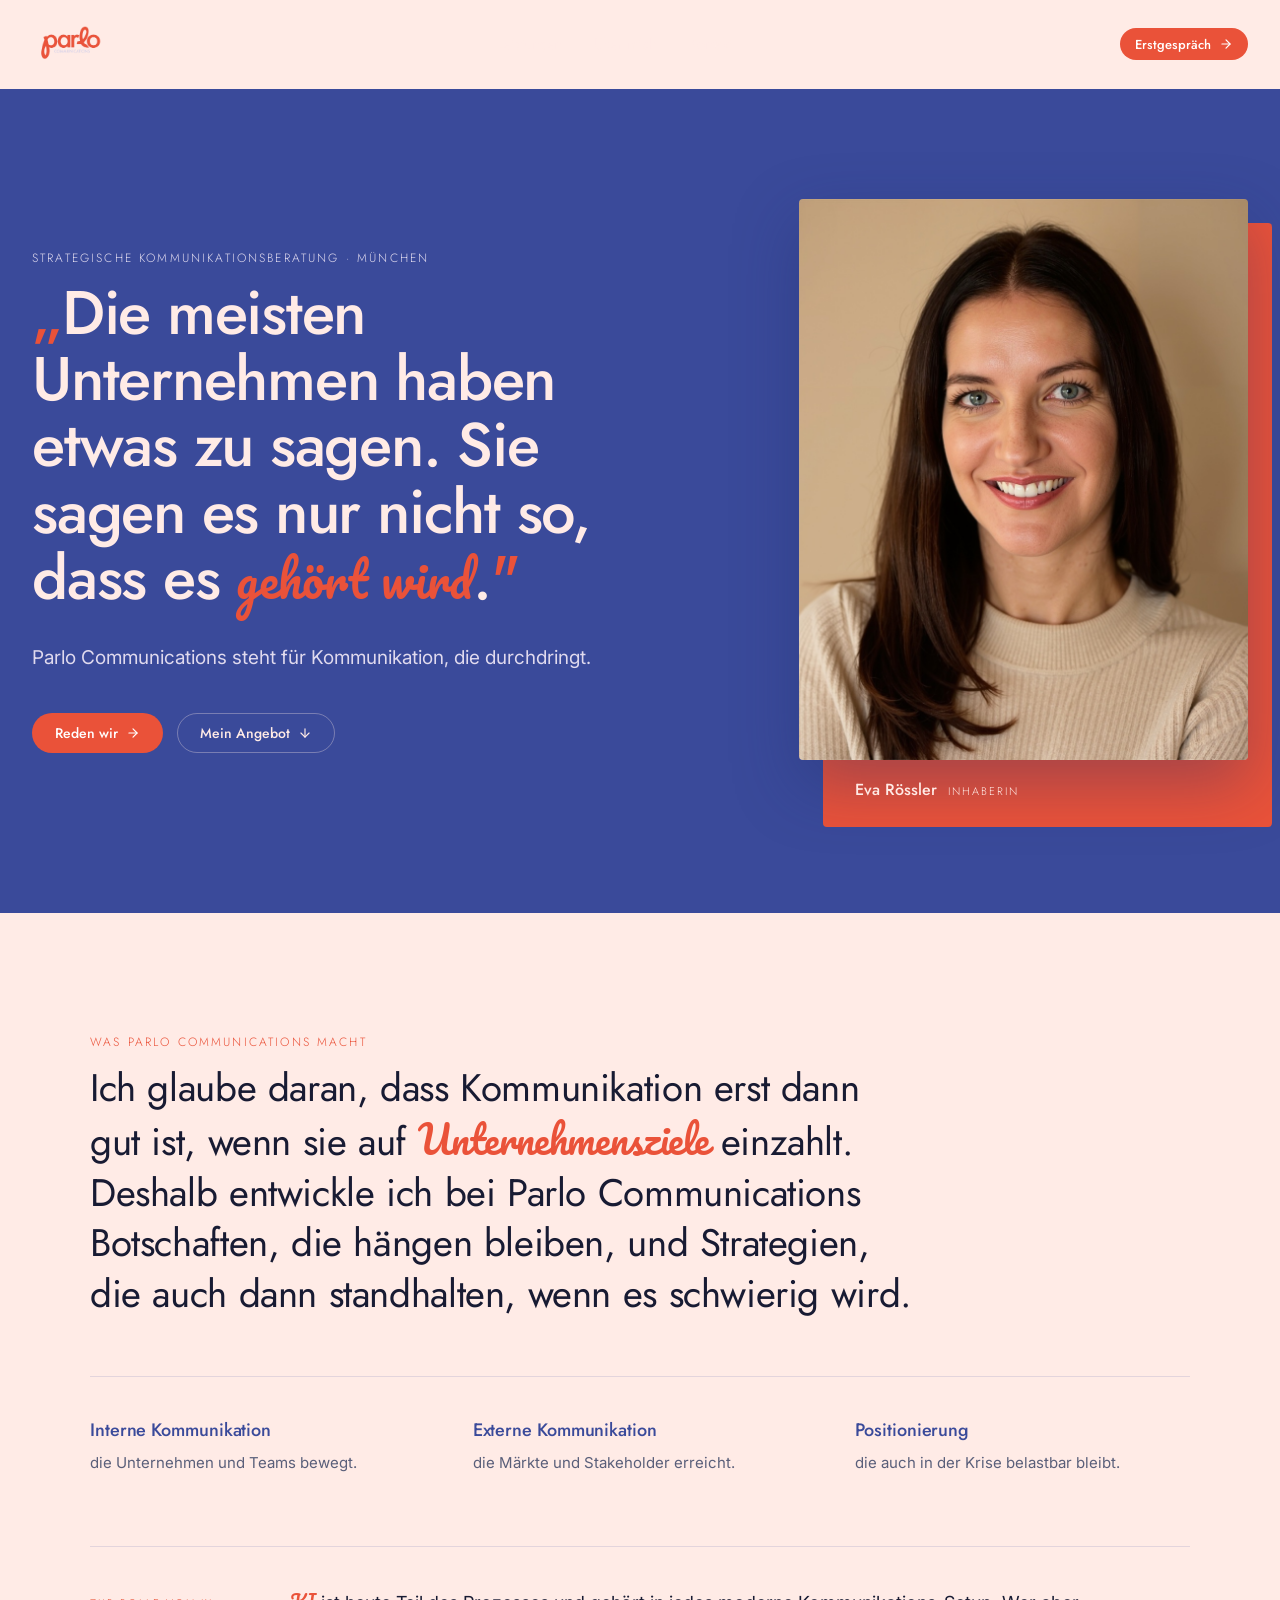
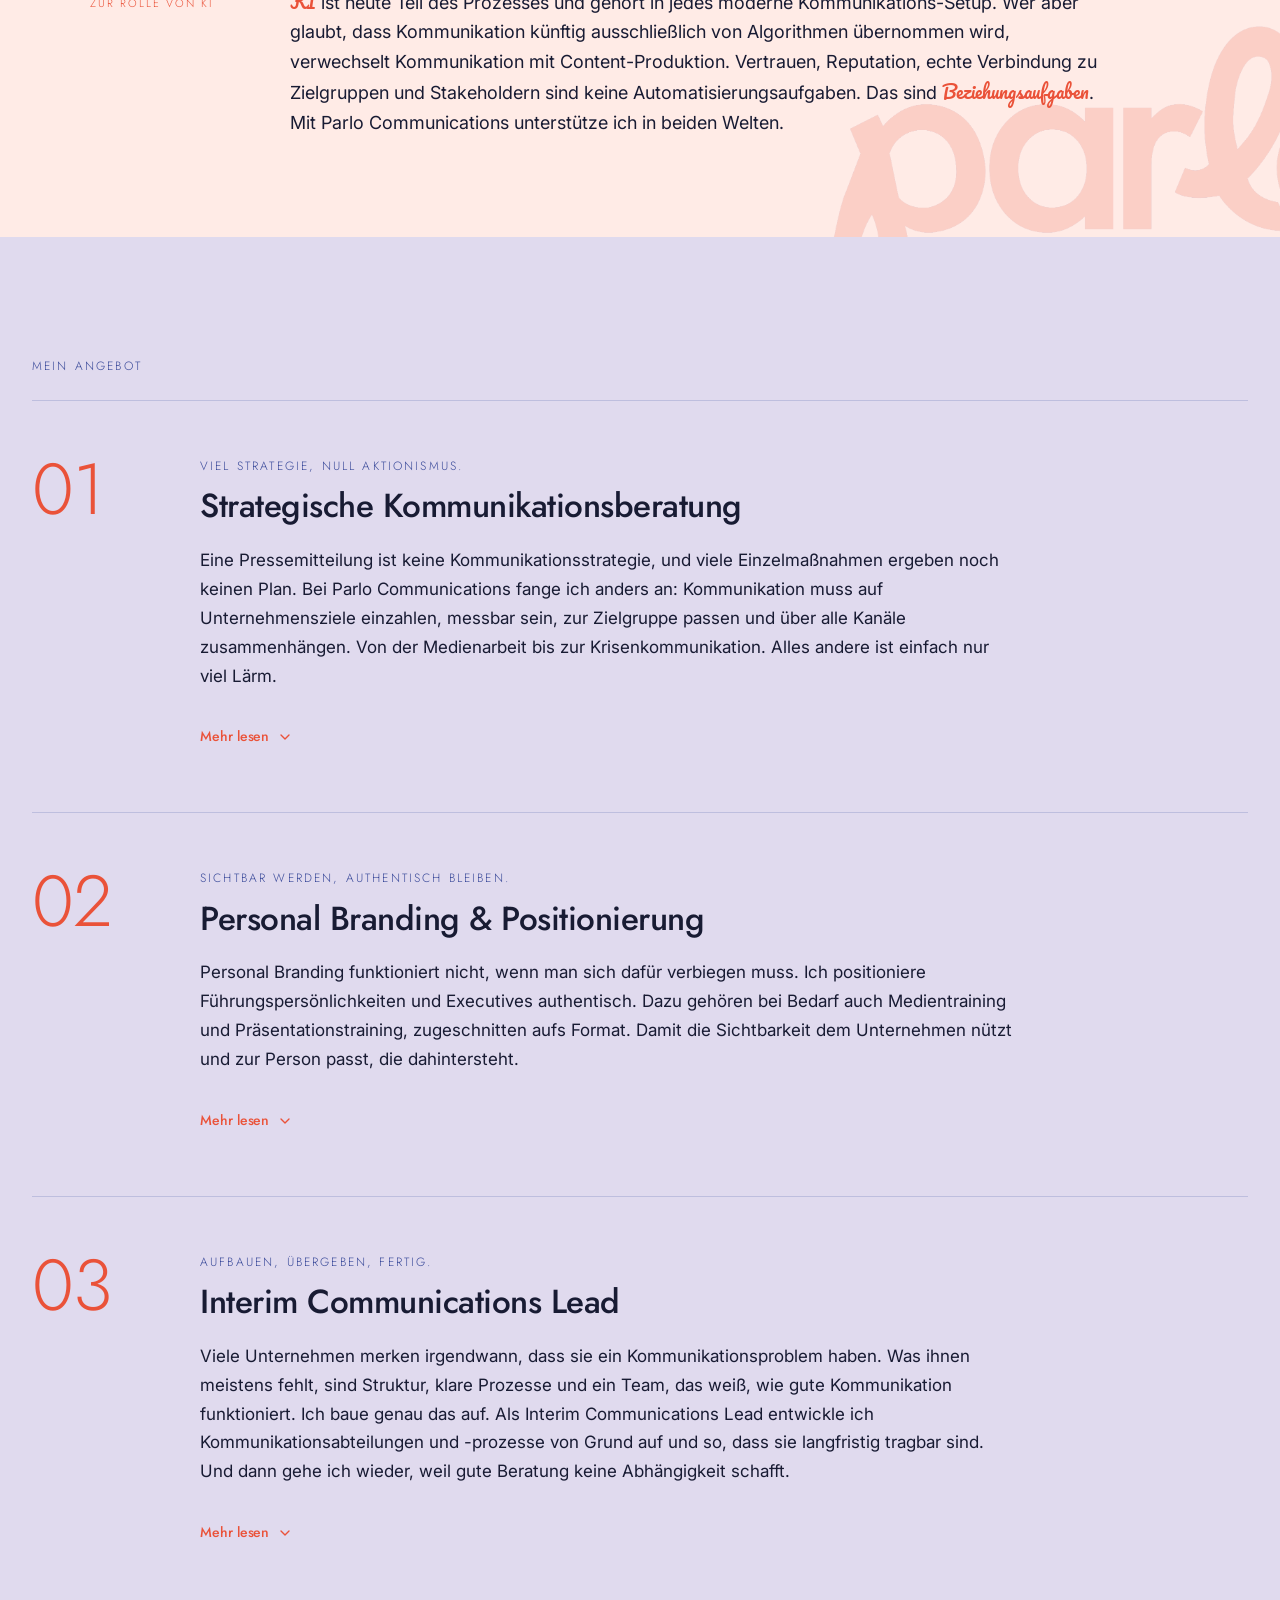
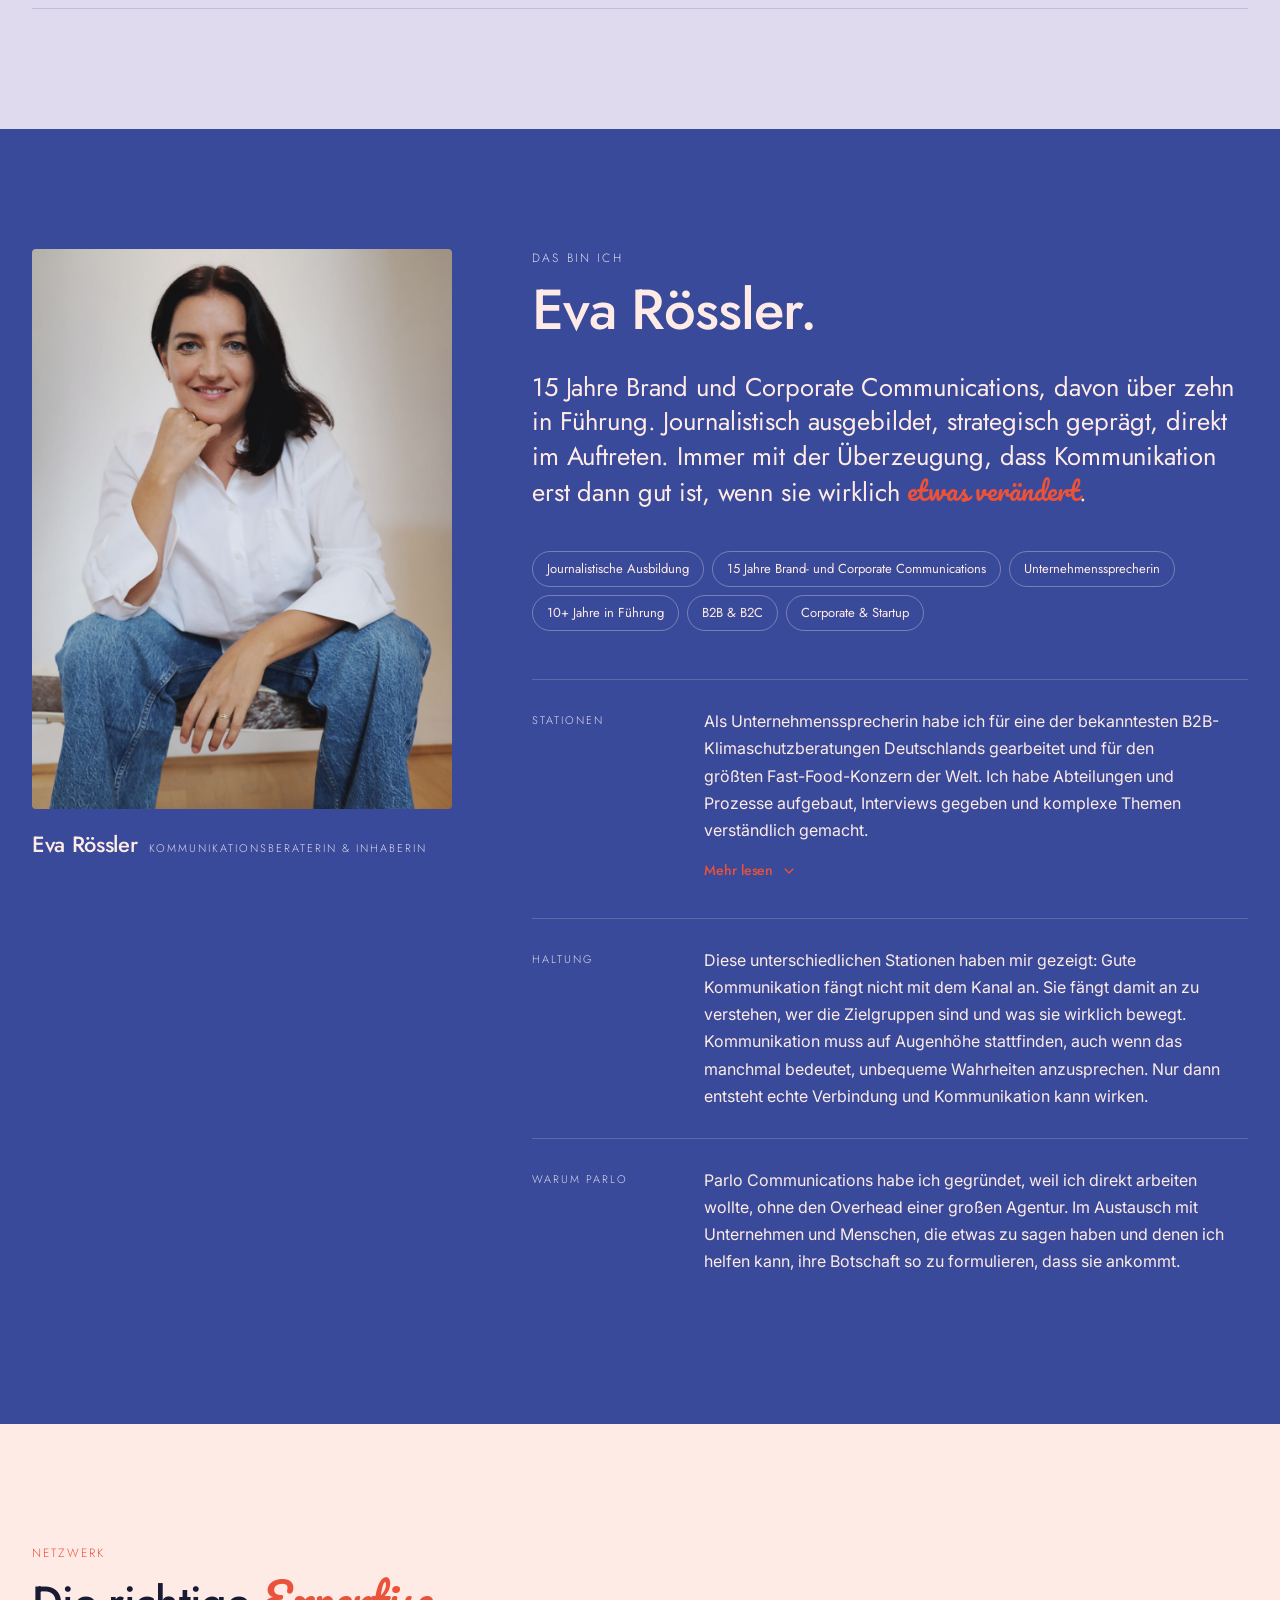
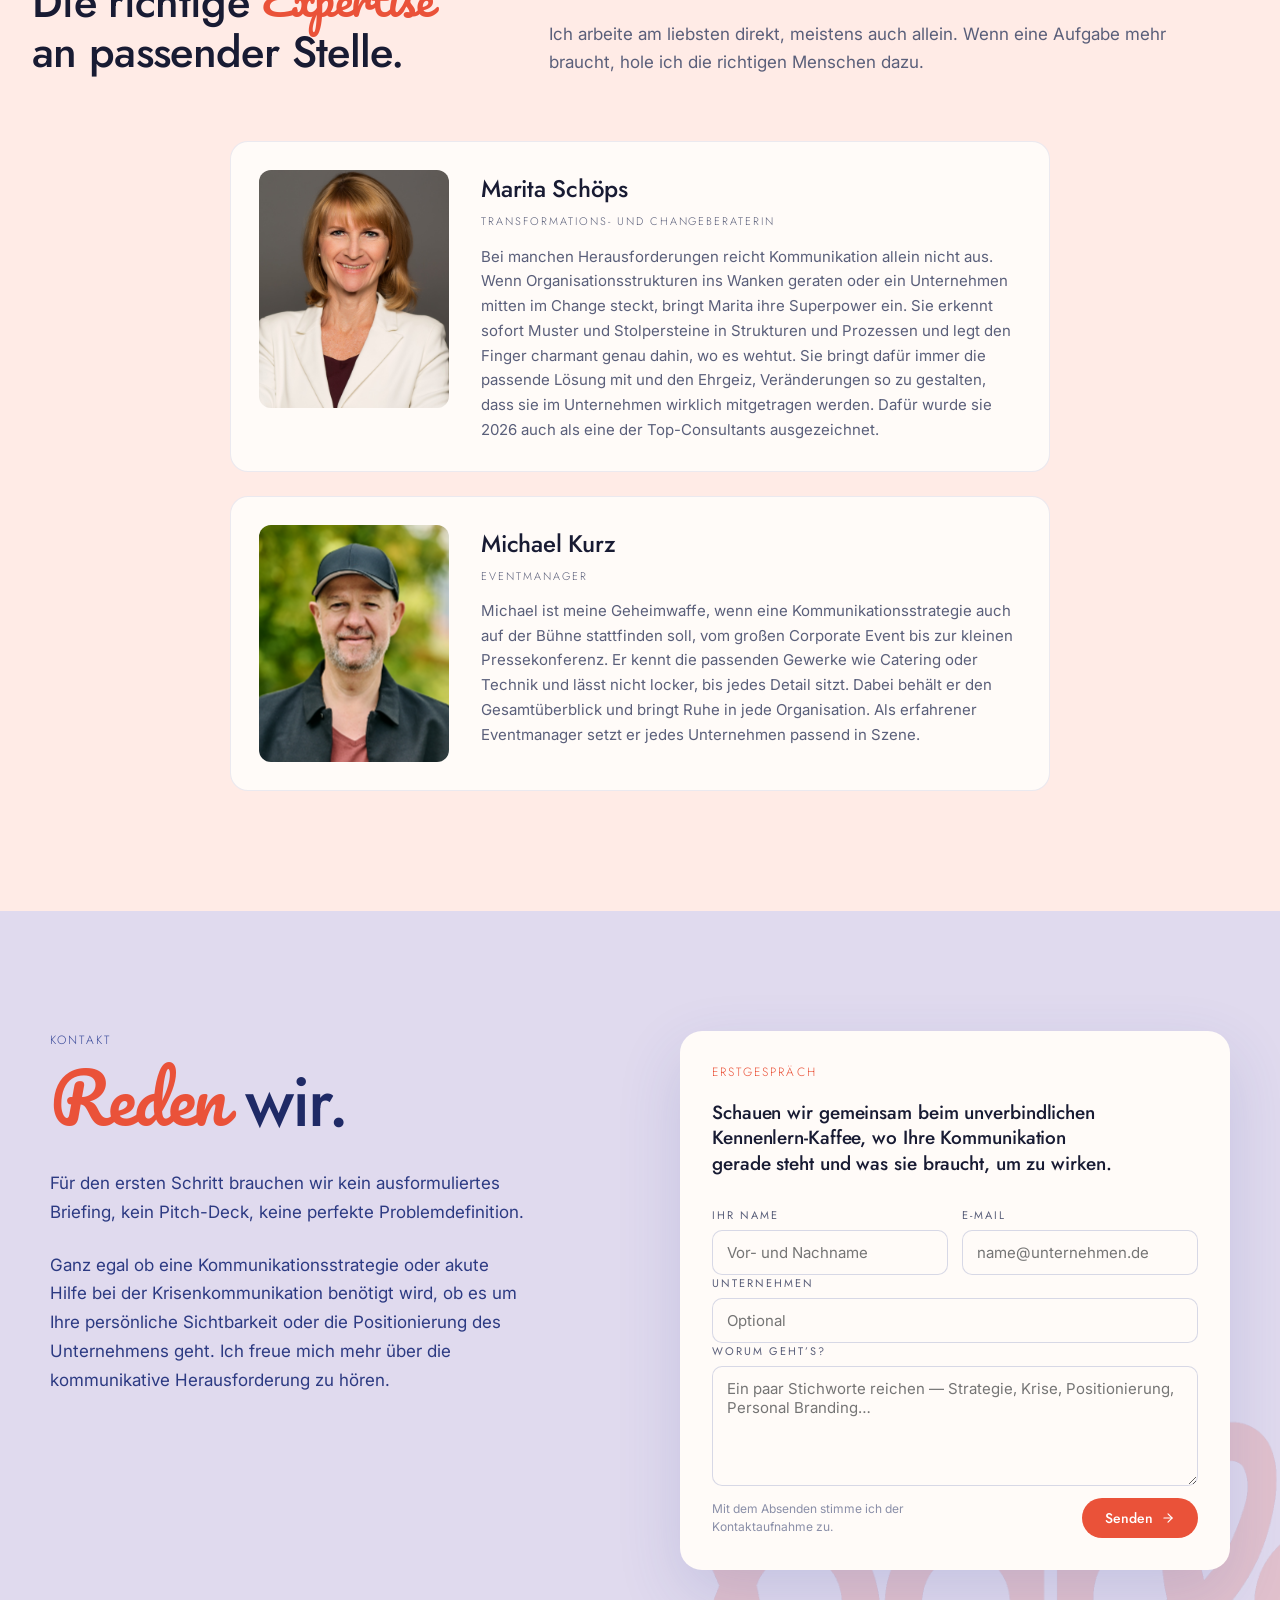
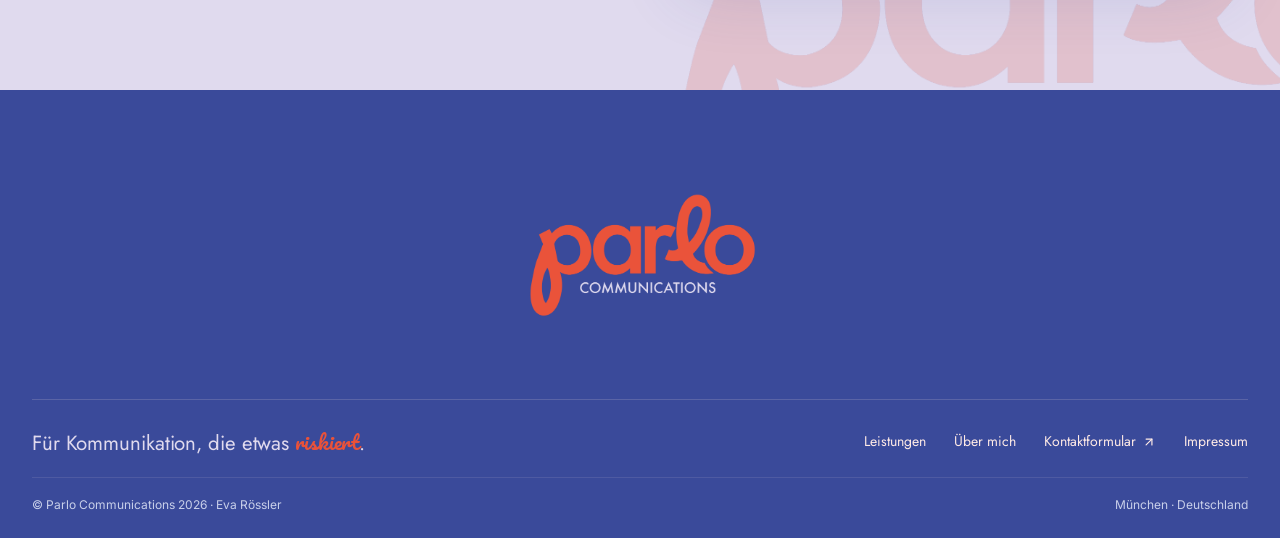
==== index.html @ ca20b33a "Anpassung Bilder "über mich" und "Netzwerk"" ====
<!doctype html>
<html lang="de">
<head>
  <meta charset="utf-8" />
  <title>Parlo Communications — Strategische Kommunikation · Eva Rössler</title>
  <meta name="viewport" content="width=device-width, initial-scale=1" />
  <meta name="description" content="Parlo Communications: strategische Kommunikation, die nicht beim Konzept aufhört, sondern erst dann fertig ist, wenn sie wirkt. Eva Rössler, München." />
  <link rel="stylesheet" href="colors_and_type.css" />
  <link rel="icon" href="assets/parlo-wordmark-transparent.png" />
  <style>
    html, body { margin: 0; padding: 0; }
    body { background: #FFEBE6; font-family: 'Inter', system-ui, sans-serif; color: #181B33; }
    a { background-image: none; }
    *, *::before, *::after { box-sizing: border-box; }
    html { scroll-padding-top: 72px; scroll-behavior: smooth; }
    button { font: inherit; }
    img { max-width: 100%; }

    /* ---------- Header ---------- */
    .site-header {
      position: sticky; top: 0; z-index: 30;
      background: transparent;
      border-bottom: 1px solid transparent;
      box-shadow: none;
      transition: background 240ms cubic-bezier(.2,.7,.2,1), border-color 240ms cubic-bezier(.2,.7,.2,1), box-shadow 240ms cubic-bezier(.2,.7,.2,1);
    }
    .site-header.scrolled {
      background: #FFEBE6;
      border-bottom: 1px solid rgba(58,74,154,.10);
      box-shadow: 0 1px 12px rgba(58,74,154,.06);
    }
    .site-header__inner {
      max-width: 1280px; margin: 0 auto;
      padding: 16px 32px;
      display: flex; align-items: center; justify-content: space-between; gap: 24px;
    }
    .site-header__logo { display: inline-flex; align-items: center; text-decoration: none; }
    .site-header__logo img { height: 54px; width: auto; display: block; }
    .site-header__logo .logo-scrolled { display: none; }
    .site-header.scrolled .logo-default { display: none; }
    .site-header.scrolled .logo-scrolled { display: block; }
    .site-nav { display: flex; gap: 32px; align-items: center; }
    .site-nav a {
      font-family: 'Jost', sans-serif; font-weight: 400; font-size: 14.5px;
      color: #FFEBE6; text-decoration: none; background: none;
      padding: 6px 0; letter-spacing: -0.005em;
      transition: color 240ms cubic-bezier(.2,.7,.2,1);
    }
    .site-header.scrolled .site-nav a { color: #181B33; }
    @media (max-width: 760px) {
      .site-nav { display: none; }
    }

    /* ---------- Buttons ---------- */
    .btn {
      font-family: 'Jost', system-ui, sans-serif; font-weight: 500;
      border: 1px solid transparent; border-radius: 999px; cursor: pointer;
      display: inline-flex; align-items: center; gap: 8px;
      transition: all 200ms cubic-bezier(.2,.7,.2,1);
      padding: 12px 22px; font-size: 14px; line-height: 1;
      text-decoration: none; background: none;
    }
    .btn:active { transform: scale(0.985); }
    .btn-sm { padding: 8px 14px; font-size: 13px; }
    .btn-primary, .btn-onblue { background: #EA5239; color: #fff; }
    .btn-onblue-ghost { background: transparent; color: #FFEBE6; border-color: rgba(255,235,230,.32); }
    .btn svg { width: 14px; height: 14px; }
    .btn-sm svg { width: 14px; height: 14px; }

    /* ---------- Eyebrow ---------- */
    .eyebrow {
      font-family: 'Jost', sans-serif; font-weight: 300; font-size: 12px;
      letter-spacing: 0.18em; text-transform: uppercase; margin-bottom: 12px;
    }

    /* ---------- Hero ---------- */
    .hero { background: #3A4A9A; color: #FFEBE6; padding: 110px 32px; position: relative; overflow: hidden; }
    .hero__inner { max-width: 1280px; margin: 0 auto; }
    .hero__grid {
      display: grid; grid-template-columns: minmax(0, 1.55fr) minmax(0, 1fr);
      gap: 72px; align-items: center;
    }
    .hero h1 {
      font-family: 'Jost', sans-serif; font-weight: 500;
      font-size: clamp(40px, 4.8vw, 70px); line-height: 1.08; letter-spacing: -0.02em;
      color: #FFEBE6; margin: 0 0 32px; text-wrap: balance;
    }
    .hero h1 .quote { color: #EA5239; }
    .hero h1 .script { font-family: 'Pacifico', cursive; color: #EA5239; font-weight: 400; letter-spacing: 0; }
    .hero p.lead {
      font-family: 'Inter', sans-serif; font-size: 19px; line-height: 1.55;
      color: #E0DAEE; margin: 0 0 40px; max-width: 620px;
    }
    .hero__actions { display: flex; gap: 14px; flex-wrap: wrap; }
    .hero__portrait { position: relative; }
    .hero__portrait-frame {
      position: absolute; inset: 24px -24px -24px 24px;
      background: #EA5239; border-radius: 4px; z-index: 0;
    }
    .hero__portrait img {
      position: relative; z-index: 1; width: 100%; display: block;
      aspect-ratio: 4 / 5; object-fit: cover; object-position: center 20%;
      border-radius: 4px; box-shadow: 0 24px 64px rgba(31,42,102,.35);
    }
    .hero__caption {
      position: relative; z-index: 1; margin-top: 18px; margin-left: 56px;
      display: flex; align-items: baseline; gap: 12px; flex-wrap: wrap; color: #FFEBE6;
    }
    .hero__caption-name { font-family: 'Jost', sans-serif; font-weight: 500; font-size: 16px; letter-spacing: -0.005em; }
    .hero__caption-role {
      font-family: 'Jost', sans-serif; font-weight: 300; font-size: 11px;
      letter-spacing: 0.18em; text-transform: uppercase; color: #FFEBE6;
    }
    @media (max-width: 900px) {
      .hero__grid { grid-template-columns: 1fr; }
      .hero__portrait { max-width: 360px; }
    }

    /* ---------- Intro ---------- */
    .intro { background: #FFEBE6; padding: 120px 32px 100px; position: relative; overflow: hidden; }
    .intro__wordmark {
      position: absolute; right: -110px; bottom: -60px; width: 560px; height: auto;
      opacity: 0.18; pointer-events: none; user-select: none;
    }
    .intro__inner { max-width: 1100px; margin: 0 auto; position: relative; }
    .intro__statement {
      font-family: 'Jost', sans-serif; font-weight: 400; font-size: clamp(28px, 3vw, 40px);
      line-height: 1.32; letter-spacing: -0.01em; color: #181B33; margin: 12px 0 0;
      max-width: 1000px; text-wrap: balance;
    }
    .script-accent { font-family: 'Pacifico', cursive; color: #EA5239; font-weight: 400; }
    .intro__pillars {
      margin-top: 56px; display: grid; grid-template-columns: repeat(3, minmax(0, 1fr));
      column-gap: 48px; row-gap: 32px; border-top: 1px solid rgba(58,74,154,.14); padding-top: 40px;
    }
    .intro__pillar-title {
      font-family: 'Jost', sans-serif; font-weight: 500; font-size: 18px;
      color: #3A4A9A; letter-spacing: -0.005em; margin-bottom: 6px;
    }
    .intro__pillar-sub { font-family: 'Inter', sans-serif; font-size: 15px; line-height: 1.55; color: #5A5F7A; }
    @media (max-width: 760px) {
      .intro__pillars { grid-template-columns: 1fr; }
    }
    .intro__ai {
      margin-top: 72px; padding-top: 40px; border-top: 1px solid rgba(58,74,154,.14);
      display: grid; grid-template-columns: 160px 1fr; gap: 40px; align-items: start;
    }
    .intro__ai-label {
      font-family: 'Jost', sans-serif; font-weight: 300; font-size: 11px;
      letter-spacing: 0.18em; text-transform: uppercase; color: #EA5239; padding-top: 8px;
    }
    .intro__ai p {
      font-family: 'Inter', sans-serif; font-size: 18px; line-height: 1.65;
      color: #181B33; margin: 0; max-width: 820px;
    }
    @media (max-width: 640px) {
      .intro__ai { grid-template-columns: 1fr; }
    }

    /* ---------- Services ---------- */
    .services { background: #E0DAEE; padding: 120px 32px; }
    .services .eyebrow { color: #3A4A9A; }
    .services__inner { max-width: 1280px; margin: 0 auto; }
    .service-row {
      display: grid; grid-template-columns: 120px 1fr; gap: 48px;
      padding: 56px 0; border-top: 1px solid rgba(58,74,154,.20); align-items: start;
    }
    .service-row__num {
      font-family: 'Jost', sans-serif; font-weight: 300; font-size: 72px;
      color: #EA5239; line-height: 0.9; letter-spacing: -0.02em;
    }
    .service-row__body { max-width: 820px; }
    .service-row .eyebrow { color: #3A4A9A; }
    .service-row h3 {
      font-family: 'Jost', sans-serif; font-weight: 500; font-size: clamp(28px, 2.6vw, 40px);
      line-height: 1.1; letter-spacing: -0.015em; color: #181B33; margin: 0 0 22px; text-wrap: balance;
    }
    .service-row > .service-row__body > p {
      font-family: 'Inter', sans-serif; font-size: 17px; line-height: 1.7; color: #181B33; margin: 0 0 20px;
    }
    .expand {
      display: grid; grid-template-rows: 0fr; transition: grid-template-rows 320ms cubic-bezier(.2,.7,.2,1);
    }
    .expand.open { grid-template-rows: 1fr; }
    .expand > div { overflow: hidden; }
    .expand p {
      font-family: 'Inter', sans-serif; font-size: 16px; line-height: 1.7; color: #5A5F7A;
      margin: 0 0 8px; padding-left: 16px; border-left: 2px solid rgba(234,82,57,.45);
    }
    .expand-toggle {
      margin-top: 8px; display: inline-flex; align-items: center; gap: 8px;
      font-family: 'Jost', sans-serif; font-weight: 500; font-size: 14px;
      color: #EA5239; background: none; border: none; cursor: pointer;
      padding: 8px 0; letter-spacing: -0.005em;
    }
    .expand-toggle svg { width: 16px; height: 16px; transition: transform 200ms; }
    .expand-toggle.open svg { transform: rotate(180deg); }
    .services__rule { border-top: 1px solid rgba(58,74,154,.20); }
    @media (max-width: 640px) {
      .service-row { grid-template-columns: 1fr; gap: 16px; }
      .service-row__num { font-size: 48px; }
    }

    /* ---------- About ---------- */
    .about { background: #3A4A9A; color: #FFEBE6; padding: 120px 32px; }
    .about__inner { max-width: 1280px; margin: 0 auto; }
    .about__grid { display: grid; grid-template-columns: minmax(0, 420px) minmax(0, 1fr); gap: 80px; align-items: start; }
    .about__portrait-col { position: sticky; top: 100px; }
    .about__portrait-col img { width: 100%; aspect-ratio: 3 / 4; object-fit: cover; border-radius: 4px; display: block; }
    .about__nameplate { margin-top: 18px; display: flex; align-items: baseline; gap: 12px; flex-wrap: wrap; }
    .about__nameplate-name { font-family: 'Jost', sans-serif; font-weight: 500; font-size: 22px; color: #FFEBE6; letter-spacing: -0.015em; }
    .about__nameplate-role {
      font-family: 'Jost', sans-serif; font-weight: 300; font-size: 11px;
      letter-spacing: 0.18em; text-transform: uppercase; color: #E0DAEE;
    }
    .about .eyebrow { color: #E0DAEE; }
    .about h2 {
      font-family: 'Jost', sans-serif; font-weight: 500; font-size: clamp(40px, 4.4vw, 64px);
      line-height: 1.05; letter-spacing: -0.02em; color: #FFEBE6; margin: 0 0 32px; text-wrap: balance;
    }
    .about__lead {
      font-family: 'Jost', sans-serif; font-weight: 400; font-size: clamp(22px, 2vw, 28px);
      line-height: 1.35; letter-spacing: -0.005em; color: #FFEBE6; margin: 0 0 40px; max-width: 720px;
    }
    .about__tags { display: flex; flex-wrap: wrap; gap: 8px; margin-bottom: 48px; }
    .about__tag {
      display: inline-flex; align-items: center; font-family: 'Jost', sans-serif; font-weight: 400;
      font-size: 13px; color: #FFEBE6; padding: 7px 14px; border-radius: 999px;
      border: 1px solid rgba(255,235,230,.32);
    }
    .about-row {
      display: grid; grid-template-columns: minmax(0, 140px) minmax(0, 1fr); gap: 32px;
      padding: 28px 0; border-top: 1px solid rgba(255,235,230,.18);
    }
    .about-row__label {
      font-family: 'Jost', sans-serif; font-weight: 300; font-size: 11px;
      letter-spacing: 0.18em; text-transform: uppercase; color: #E0DAEE; padding-top: 4px;
    }
    .about-row p { font-family: 'Inter', sans-serif; font-size: 16px; line-height: 1.7; color: #FFEBE6; margin: 0; }
    .about-row .expand p { color: #E0DAEE; margin: 14px 0 0; padding-left: 16px; border-left: 2px solid rgba(234,82,57,.55); }
    @media (max-width: 900px) {
      .about__grid { grid-template-columns: 1fr; }
      .about__portrait-col { position: static; max-width: 320px; }
    }
    @media (max-width: 560px) {
      .about-row { grid-template-columns: 1fr; gap: 8px; }
    }

    /* ---------- Network ---------- */
    .network { background: #FFEBE6; padding: 120px 32px; }
    .network__inner { max-width: 1280px; margin: 0 auto; }
    .network__head {
      display: grid; grid-template-columns: 1fr 1.6fr; gap: 80px;
      margin-bottom: 64px; align-items: end;
    }
    .network .eyebrow { color: #EA5239; }
    .network h2 {
      font-family: 'Jost', sans-serif; font-weight: 500; font-size: clamp(32px, 3.4vw, 48px);
      line-height: 1.15; letter-spacing: -0.015em; color: #181B33; margin: 0; text-wrap: balance;
    }
    .network__head p {
      font-family: 'Inter', sans-serif; font-size: 17px; line-height: 1.7; color: #5A5F7A; margin: 0; max-width: 640px;
    }
    .network__list { display: flex; flex-direction: column; gap: 24px; max-width: 820px; margin: 0 auto; }
    .partner {
      background: #FFFBF8; border: 1px solid rgba(58,74,154,.10); border-radius: 18px; padding: 28px;
      display: grid; grid-template-columns: 190px 1fr; gap: 32px; align-items: start;
    }
    .partner img { width: 100%; aspect-ratio: 4 / 5; border-radius: 12px; display: block; object-fit: cover; object-position: center top; }
    .partner__photo--zoom { width: 100%; aspect-ratio: 4 / 5; border-radius: 12px; overflow: hidden; }
    .partner__photo--zoom img { height: 100%; transform: scale(1.12) translateY(-5%); transform-origin: 50% 8%; }
    .partner__name { font-family: 'Jost', sans-serif; font-weight: 500; font-size: 24px; color: #181B33; letter-spacing: -0.01em; margin-bottom: 6px; }
    .partner__role {
      font-family: 'Jost', sans-serif; font-weight: 300; font-size: 11px;
      letter-spacing: 0.18em; text-transform: uppercase; color: #5A5F7A;
    }
    .partner p.text { font-family: 'Inter', sans-serif; font-size: 15px; line-height: 1.65; color: #5A5F7A; margin: 14px 0 0; }
    @media (max-width: 760px) {
      .network__head { grid-template-columns: 1fr; }
      .partner { grid-template-columns: 1fr; }
      .partner img, .partner .partner__photo--zoom { max-width: 220px; }
    }

    /* ---------- Contact ---------- */
    .contact { background: #E0DAEE; padding: 120px 32px; position: relative; overflow: hidden; }
    .contact__wordmark {
      position: absolute; right: -120px; bottom: -80px; width: 720px; height: auto;
      opacity: 0.18; pointer-events: none; user-select: none;
    }
    .contact__inner {
      max-width: 1180px; margin: 0 auto; display: grid; grid-template-columns: 1fr 1fr;
      gap: 80px; align-items: start; position: relative;
    }
    .contact .eyebrow { color: #3A4A9A; }
    .contact h2 {
      font-family: 'Jost', sans-serif; font-weight: 500; font-size: clamp(48px, 5.4vw, 80px);
      line-height: 1; letter-spacing: -0.025em; color: #1F2A66; margin: 0 0 32px; text-wrap: balance;
    }
    .contact__copy p { font-family: 'Inter', sans-serif; font-size: 17px; line-height: 1.7; color: #2C3A82; margin: 0 0 24px; max-width: 480px; }
    .contact-form {
      background: #FFFBF8; border-radius: 22px; padding: 32px; display: flex; flex-direction: column; gap: 16px;
      box-shadow: 0 24px 64px rgba(58,74,154,.16);
    }
    .contact-form__eyebrow {
      font-family: 'Jost', sans-serif; font-weight: 300; font-size: 12px;
      letter-spacing: 0.18em; text-transform: uppercase; color: #EA5239; margin-bottom: 2px;
    }
    .contact-form h3 {
      font-family: 'Jost', sans-serif; font-weight: 500; font-size: 19px; color: #181B33;
      margin: 0 0 6px; letter-spacing: -0.005em; line-height: 1.35;
    }
    .form-row { display: grid; grid-template-columns: 1fr 1fr; gap: 14px; margin-top: 8px; }
    label.field { display: block; }
    label.field .field-label {
      font-family: 'Jost', sans-serif; font-weight: 400; font-size: 11px;
      letter-spacing: 0.18em; text-transform: uppercase; color: #5A5F7A; margin-bottom: 6px;
    }
    .field-input {
      width: 100%; box-sizing: border-box; font-family: 'Inter', sans-serif; font-size: 15px;
      color: #181B33; background: #FFFBF8; border: 1px solid rgba(58,74,154,.20);
      border-radius: 10px; padding: 12px 14px; outline: none;
    }
    .field-input:focus { border-color: rgba(234,82,57,.55); }
    textarea.field-input { min-height: 120px; resize: vertical; font-family: 'Inter', sans-serif; }
    .contact-form__footer { display: flex; justify-content: space-between; align-items: center; margin-top: 6px; gap: 16px; }
    .contact-form__consent { font-family: 'Inter', sans-serif; font-size: 12px; color: #8A8FA8; margin: 0; max-width: 240px; line-height: 1.5; }
    .contact-form__sent { padding: 32px 8px 16px; text-align: center; }
    .contact-form__sent svg { width: 36px; height: 36px; color: #EA5239; }
    .contact-form__sent h3 { font-size: 22px; margin: 12px 0 6px; }
    .contact-form__sent p { font-family: 'Inter', sans-serif; font-size: 14px; color: #5A5F7A; margin: 0; }
    @media (max-width: 860px) {
      .contact__inner { grid-template-columns: 1fr; }
    }
    @media (max-width: 460px) {
      .form-row { grid-template-columns: 1fr; }
    }

    /* ---------- Footer ---------- */
    .site-footer { background: #3A4A9A; color: #FFEBE6; padding: 64px 32px 24px; position: relative; overflow: hidden; }
    .site-footer__inner { max-width: 1280px; margin: 0 auto; position: relative; }
    .site-footer__brand {
      padding-bottom: 40px; border-bottom: 1px solid rgba(255,235,230,.16);
      display: flex; justify-content: center;
    }
    .site-footer__brand img { height: clamp(140px, 16vw, 240px); width: auto; display: block; }
    .site-footer__row {
      display: flex; justify-content: space-between; align-items: center;
      padding-top: 28px; gap: 48px; flex-wrap: wrap;
    }
    .site-footer__claim {
      font-family: 'Jost', sans-serif; font-weight: 400; font-size: clamp(18px, 1.6vw, 22px);
      line-height: 1.3; letter-spacing: -0.005em; color: #E0DAEE; margin: 0;
    }
    .site-footer__nav { display: flex; gap: 28px; flex-wrap: wrap; align-items: center; }
    .site-footer__nav a {
      font-family: 'Jost', sans-serif; font-weight: 400; font-size: 14px; color: #FFEBE6;
      text-decoration: none; background: none; display: inline-flex; align-items: center; gap: 6px;
    }
    .site-footer__nav a svg { width: 14px; height: 14px; }
    .site-footer__meta {
      display: flex; justify-content: space-between; align-items: center;
      margin-top: 20px; padding-top: 18px; border-top: 1px solid rgba(255,235,230,.10);
      font-family: 'Inter', sans-serif; font-size: 12px; color: #C9D0EA; flex-wrap: wrap; gap: 12px;
    }
  </style>
</head>
<body>

  <header class="site-header" id="siteHeader">
    <div class="site-header__inner">
      <a class="site-header__logo" href="index.html" aria-label="Parlo Communications">
        <img class="logo-default" src="assets/parlo-lockup-transparent.png" alt="Parlo Communications" />
        <img class="logo-scrolled" src="assets/parlo-lockup-on-beige.png" alt="Parlo Communications" />
      </a>
      <nav class="site-nav">
        <a href="#leistungen">Leistungen</a>
        <a href="#ueber-mich">Über mich</a>
        <a href="#kontakt">Kontakt</a>
      </nav>
      <a class="btn btn-primary btn-sm" href="#kontakt">
        Erstgespräch
        <svg viewBox="0 0 24 24" fill="none" stroke="currentColor" stroke-width="2" stroke-linecap="round" stroke-linejoin="round"><path d="M5 12h14"/><path d="m12 5 7 7-7 7"/></svg>
      </a>
    </div>
  </header>

  <section class="hero">
    <div class="hero__inner">
      <div class="hero__grid">
        <div>
          <div class="eyebrow" style="color:#E0DAEE;">Strategische Kommunikationsberatung · München</div>
          <h1><span class="quote">„</span>Die meisten Unternehmen haben etwas zu sagen. Sie sagen es nur nicht so, dass es <span class="script">gehört wird</span>.<span class="quote">"</span></h1>
          <p class="lead">Parlo Communications steht für Kommunikation, die durchdringt.</p>
          <div class="hero__actions">
            <a class="btn btn-onblue" href="#kontakt">
              Reden wir
              <svg viewBox="0 0 24 24" fill="none" stroke="currentColor" stroke-width="2" stroke-linecap="round" stroke-linejoin="round"><path d="M5 12h14"/><path d="m12 5 7 7-7 7"/></svg>
            </a>
            <a class="btn btn-onblue-ghost" href="#leistungen">
              Mein Angebot
              <svg viewBox="0 0 24 24" fill="none" stroke="currentColor" stroke-width="2" stroke-linecap="round" stroke-linejoin="round"><path d="M12 5v14"/><path d="m19 12-7 7-7-7"/></svg>
            </a>
          </div>
        </div>
        <div class="hero__portrait">
          <div class="hero__portrait-frame" aria-hidden="true"></div>
          <img src="assets/founder/web/eva-headshot.jpg" alt="Eva Rössler" />
          <div class="hero__caption">
            <div class="hero__caption-name">Eva Rössler</div>
            <div class="hero__caption-role">Inhaberin</div>
          </div>
        </div>
      </div>
    </div>
  </section>

  <section class="intro">
    <img class="intro__wordmark" src="assets/parlo-wordmark-transparent.png" alt="" aria-hidden="true" />
    <div class="intro__inner">
      <div class="eyebrow" style="color:#EA5239;">Was Parlo Communications macht</div>
      <p class="intro__statement">
        Ich glaube daran, dass Kommunikation erst dann gut ist, wenn sie
        auf <span class="script-accent">Unternehmensziele</span> einzahlt. Deshalb entwickle
        ich bei Parlo Communications Botschaften, die hängen bleiben, und
        Strategien, die auch dann standhalten, wenn es schwierig wird.
      </p>
      <div class="intro__pillars">
        <div>
          <div class="intro__pillar-title">Interne Kommunikation</div>
          <div class="intro__pillar-sub">die Unternehmen und Teams bewegt.</div>
        </div>
        <div>
          <div class="intro__pillar-title">Externe Kommunikation</div>
          <div class="intro__pillar-sub">die Märkte und Stakeholder erreicht.</div>
        </div>
        <div>
          <div class="intro__pillar-title">Positionierung</div>
          <div class="intro__pillar-sub">die auch in der Krise belastbar bleibt.</div>
        </div>
      </div>

      <div class="intro__ai">
        <div class="intro__ai-label">Zur Rolle von KI</div>
        <p>
          <span class="script-accent">KI</span> ist heute Teil des Prozesses und gehört in jedes moderne Kommunikations-Setup. Wer aber glaubt, dass Kommunikation
          künftig ausschließlich von Algorithmen übernommen wird, verwechselt
          Kommunikation mit Content-Produktion. Vertrauen, Reputation, echte
          Verbindung zu Zielgruppen und Stakeholdern sind keine
          Automatisierungsaufgaben. Das sind <span class="script-accent">Beziehungsaufgaben</span>.
          Mit Parlo Communications unterstütze ich in beiden Welten.
        </p>
      </div>
    </div>
  </section>

  <section id="leistungen" class="services">
    <div class="services__inner">
      <div class="eyebrow">Mein Angebot</div>

      <div style="margin-top:24px;">

        <article class="service-row">
          <div class="service-row__num">01</div>
          <div class="service-row__body">
            <div class="eyebrow">Viel Strategie, null Aktionismus.</div>
            <h3>Strategische Kommunikationsberatung</h3>
            <p>Eine Pressemitteilung ist keine Kommunikationsstrategie, und viele Einzelmaßnahmen ergeben noch keinen Plan. Bei Parlo Communications fange ich anders an: Kommunikation muss auf Unternehmensziele einzahlen, messbar sein, zur Zielgruppe passen und über alle Kanäle zusammenhängen. Von der Medienarbeit bis zur Krisenkommunikation. Alles andere ist einfach nur viel Lärm.</p>
            <div class="expand" data-expand>
              <div>
                <p>Welches Unternehmensziel soll bedient werden und was bedeutet dabei Erfolg? Das sind zentrale Fragen, die für mich am Anfang jeder Kommunikationsstrategie stehen. Daraus leite ich ab, wer die relevanten Zielgruppen sind und über welche Kanäle sie wirklich erreicht werden. Am Ende steht ein Fahrplan mit messbaren Maßnahmen, konsistenten Botschaften, klaren Prioritäten. So klar, dass der Plan auch in der Krise noch trägt.</p>
              </div>
            </div>
            <button type="button" class="expand-toggle" data-expand-toggle>
              <span data-label>Mehr lesen</span>
              <svg viewBox="0 0 24 24" fill="none" stroke="currentColor" stroke-width="2" stroke-linecap="round" stroke-linejoin="round"><path d="m6 9 6 6 6-6"/></svg>
            </button>
          </div>
        </article>

        <article class="service-row">
          <div class="service-row__num">02</div>
          <div class="service-row__body">
            <div class="eyebrow">Sichtbar werden, authentisch bleiben.</div>
            <h3>Personal Branding &amp; Positionierung</h3>
            <p>Personal Branding funktioniert nicht, wenn man sich dafür verbiegen muss. Ich positioniere Führungspersönlichkeiten und Executives authentisch. Dazu gehören bei Bedarf auch Medientraining und Präsentationstraining, zugeschnitten aufs Format. Damit die Sichtbarkeit dem Unternehmen nützt und zur Person passt, die dahintersteht.</p>
            <div class="expand" data-expand>
              <div>
                <p>Ich helfe dabei, die authentischste und wirkungsvollste Außenwirkung einer Person zu finden und konsequent auszuspielen, auf LinkedIn und in Medien, auf Panels und in Interviews, auch intern vor den eigenen Mitarbeitenden. Nicht jeder Kanal passt zu jeder Person, deshalb achte ich bewusst darauf, wo und wie sich jemand wirklich authentisch zeigen kann. Damit keine Bühnenversion, sondern glaubwürdige Sichtbarkeit entsteht. Executive Positioning, das zum Menschen passt und auf Unternehmensziele einzahlt.</p>
              </div>
            </div>
            <button type="button" class="expand-toggle" data-expand-toggle>
              <span data-label>Mehr lesen</span>
              <svg viewBox="0 0 24 24" fill="none" stroke="currentColor" stroke-width="2" stroke-linecap="round" stroke-linejoin="round"><path d="m6 9 6 6 6-6"/></svg>
            </button>
          </div>
        </article>

        <article class="service-row">
          <div class="service-row__num">03</div>
          <div class="service-row__body">
            <div class="eyebrow">Aufbauen, übergeben, fertig.</div>
            <h3>Interim Communications Lead</h3>
            <p>Viele Unternehmen merken irgendwann, dass sie ein Kommunikationsproblem haben. Was ihnen meistens fehlt, sind Struktur, klare Prozesse und ein Team, das weiß, wie gute Kommunikation funktioniert. Ich baue genau das auf. Als Interim Communications Lead entwickle ich Kommunikationsabteilungen und -prozesse von Grund auf und so, dass sie langfristig tragbar sind. Und dann gehe ich wieder, weil gute Beratung keine Abhängigkeit schafft.</p>
            <div class="expand" data-expand>
              <div>
                <p>Was ich erreichen will: Strukturen, die nachhaltig tragen, von interner und externer Kommunikation über Krisenkommunikationsprozesse bis zum technischen Setup. Am Anfang steht daher immer eine genaue Analyse, was ein Unternehmen überhaupt braucht, um mit Blick auf die eigene Zielsetzung weiterzukommen. Die Befähigung des Teams und die geordnete Übergabe sind dabei von Anfang an Teil des Interims-Auftrags, so dass künftige Kommunikationsaufgaben selbständig gemeistert werden können.</p>
              </div>
            </div>
            <button type="button" class="expand-toggle" data-expand-toggle>
              <span data-label>Mehr lesen</span>
              <svg viewBox="0 0 24 24" fill="none" stroke="currentColor" stroke-width="2" stroke-linecap="round" stroke-linejoin="round"><path d="m6 9 6 6 6-6"/></svg>
            </button>
          </div>
        </article>

        <div class="services__rule"></div>
      </div>
    </div>
  </section>

  <section id="ueber-mich" class="about">
    <div class="about__inner">
      <div class="about__grid">
        <div class="about__portrait-col">
          <img src="assets/founder/web/Eva_Sessel.jpg" alt="Eva Rössler" />
          <div class="about__nameplate">
            <div class="about__nameplate-name">Eva Rössler</div>
            <div class="about__nameplate-role">Kommunikationsberaterin &amp; Inhaberin</div>
          </div>
        </div>

        <div>
          <div class="eyebrow">Das bin ich</div>
          <h2>Eva Rössler.</h2>
          <p class="about__lead">
            15 Jahre Brand und Corporate Communications, davon über zehn in
            Führung. Journalistisch ausgebildet, strategisch geprägt, direkt im
            Auftreten. Immer mit der Überzeugung, dass Kommunikation erst dann
            gut ist, wenn sie wirklich <span class="script-accent">etwas verändert</span>.
          </p>

          <div class="about__tags">
            <span class="about__tag">Journalistische Ausbildung</span>
            <span class="about__tag">15 Jahre Brand- und Corporate Communications</span>
            <span class="about__tag">Unternehmenssprecherin</span>
            <span class="about__tag">10+ Jahre in Führung</span>
            <span class="about__tag">B2B &amp; B2C</span>
            <span class="about__tag">Corporate &amp; Startup</span>
          </div>

          <div class="about-row">
            <div class="about-row__label">Stationen</div>
            <div>
              <p>Als Unternehmenssprecherin habe ich für eine der bekanntesten B2B-Klimaschutzberatungen Deutschlands gearbeitet und für den größten Fast-Food-Konzern der Welt. Ich habe Abteilungen und Prozesse aufgebaut, Interviews gegeben und komplexe Themen verständlich gemacht.</p>
              <div class="expand" data-expand>
                <div>
                  <p>So habe ich bei McDonald&rsquo;s Deutschland die gesamte interne und externe Kommunikation verantwortet und Kampagnen entwickelt, die nachweislich positiv auf das Image und die Reputation des Unternehmens eingezahlt haben. Bei ClimatePartner habe ich die Kommunikationsabteilung von Grund auf aufgebaut und das Unternehmen aus einer akuten Kommunikationskrise herausgeführt: mit einem konkreten Plan, hands-on und mit klarer Positionierung in der Presse. Bei ProSiebenSat.1 habe ich die komplette Klaviatur der Corporate Communications gelernt, von interner und externer Kommunikation über PR bis zur Finanzkommunikation.</p>
                </div>
              </div>
              <button type="button" class="expand-toggle" data-expand-toggle>
                <span data-label>Mehr lesen</span>
                <svg viewBox="0 0 24 24" fill="none" stroke="currentColor" stroke-width="2" stroke-linecap="round" stroke-linejoin="round"><path d="m6 9 6 6 6-6"/></svg>
              </button>
            </div>
          </div>

          <div class="about-row">
            <div class="about-row__label">Haltung</div>
            <p>Diese unterschiedlichen Stationen haben mir gezeigt: Gute Kommunikation fängt nicht mit dem Kanal an. Sie fängt damit an zu verstehen, wer die Zielgruppen sind und was sie wirklich bewegt. Kommunikation muss auf Augenhöhe stattfinden, auch wenn das manchmal bedeutet, unbequeme Wahrheiten anzusprechen. Nur dann entsteht echte Verbindung und Kommunikation kann wirken.</p>
          </div>

          <div class="about-row">
            <div class="about-row__label">Warum Parlo</div>
            <p>Parlo Communications habe ich gegründet, weil ich direkt arbeiten wollte, ohne den Overhead einer großen Agentur. Im Austausch mit Unternehmen und Menschen, die etwas zu sagen haben und denen ich helfen kann, ihre Botschaft so zu formulieren, dass sie ankommt.</p>
          </div>
        </div>
      </div>
    </div>
  </section>

  <section class="network">
    <div class="network__inner">
      <div class="network__head">
        <div>
          <div class="eyebrow">Netzwerk</div>
          <h2>Die richtige <span class="script-accent">Expertise</span> an passender Stelle.</h2>
        </div>
        <p>
          Ich arbeite am liebsten direkt, meistens auch allein. Wenn eine
          Aufgabe mehr braucht, hole ich die richtigen Menschen dazu.
        </p>
      </div>

      <div class="network__list">
        <article class="partner">
          <img src="assets/network/Marita.jpg" alt="Marita Schöps" />
          <div>
            <div class="partner__name">Marita Schöps</div>
            <div class="partner__role">Transformations- und Changeberaterin</div>
            <p class="text">Bei manchen Herausforderungen reicht Kommunikation allein nicht aus. Wenn Organisationsstrukturen ins Wanken geraten oder ein Unternehmen mitten im Change steckt, bringt Marita ihre Superpower ein. Sie erkennt sofort Muster und Stolpersteine in Strukturen und Prozessen und legt den Finger charmant genau dahin, wo es wehtut. Sie bringt dafür immer die passende Lösung mit und den Ehrgeiz, Veränderungen so zu gestalten, dass sie im Unternehmen wirklich mitgetragen werden. Dafür wurde sie 2026 auch als eine der Top-Consultants ausgezeichnet.</p>
          </div>
        </article>

        <article class="partner">
          <div class="partner__photo--zoom"><img src="assets/network/michael-kurz.jpg" alt="Michael Kurz" /></div>
          <div>
            <div class="partner__name">Michael Kurz</div>
            <div class="partner__role">Eventmanager</div>
            <p class="text">Michael ist meine Geheimwaffe, wenn eine Kommunikationsstrategie auch auf der Bühne stattfinden soll, vom großen Corporate Event bis zur kleinen Pressekonferenz. Er kennt die passenden Gewerke wie Catering oder Technik und lässt nicht locker, bis jedes Detail sitzt. Dabei behält er den Gesamtüberblick und bringt Ruhe in jede Organisation. Als erfahrener Eventmanager setzt er jedes Unternehmen passend in Szene.</p>
          </div>
        </article>
      </div>
    </div>
  </section>

  <section id="kontakt" class="contact">
    <img class="contact__wordmark" src="assets/parlo-wordmark-transparent.png" alt="" aria-hidden="true" />
    <div class="contact__inner">
      <div class="contact__copy">
        <div class="eyebrow">Kontakt</div>
        <h2><span class="script-accent">Reden</span> wir.</h2>
        <p>
          Für den ersten Schritt brauchen wir kein ausformuliertes Briefing,
          kein Pitch-Deck, keine perfekte Problemdefinition.
        </p>
        <p>
          Ganz egal ob eine Kommunikationsstrategie oder akute Hilfe bei der
          Krisenkommunikation benötigt wird, ob es um Ihre persönliche
          Sichtbarkeit oder die Positionierung des Unternehmens geht.
          Ich freue mich mehr über die kommunikative Herausforderung zu hören.
        </p>
      </div>

      <form class="contact-form" id="contactForm">
        <div class="contact-form__eyebrow">Erstgespräch</div>
        <h3>
          Schauen wir gemeinsam beim unverbindlichen Kennenlern-Kaffee, wo
          Ihre Kommunikation gerade steht und was sie braucht, um zu wirken.
        </h3>

        <div id="formFields">
          <div class="form-row">
            <label class="field">
              <div class="field-label">Ihr Name</div>
              <input class="field-input" placeholder="Vor- und Nachname" required />
            </label>
            <label class="field">
              <div class="field-label">E-Mail</div>
              <input class="field-input" type="email" placeholder="name@unternehmen.de" required />
            </label>
          </div>
          <label class="field">
            <div class="field-label">Unternehmen</div>
            <input class="field-input" placeholder="Optional" />
          </label>
          <label class="field">
            <div class="field-label">Worum geht&rsquo;s?</div>
            <textarea class="field-input" placeholder="Ein paar Stichworte reichen — Strategie, Krise, Positionierung, Personal Branding…"></textarea>
          </label>
          <div class="contact-form__footer">
            <p class="contact-form__consent">Mit dem Absenden stimme ich der Kontaktaufnahme zu.</p>
            <button type="submit" class="btn btn-primary">
              Senden
              <svg viewBox="0 0 24 24" fill="none" stroke="currentColor" stroke-width="2" stroke-linecap="round" stroke-linejoin="round"><path d="M5 12h14"/><path d="m12 5 7 7-7 7"/></svg>
            </button>
          </div>
        </div>

        <div class="contact-form__sent" id="formSent" hidden>
          <svg viewBox="0 0 24 24" fill="none" stroke="currentColor" stroke-width="2" stroke-linecap="round" stroke-linejoin="round"><circle cx="12" cy="12" r="10"/><path d="m9 12 2 2 4-4"/></svg>
          <h3>Danke — ich melde mich.</h3>
          <p>In der Regel innerhalb von ein bis zwei Werktagen.</p>
        </div>
      </form>
    </div>
  </section>

  <footer class="site-footer">
    <div class="site-footer__inner">
      <div class="site-footer__brand">
        <img src="assets/parlo-lockup-transparent.png" alt="Parlo Communications" />
      </div>

      <div class="site-footer__row">
        <p class="site-footer__claim">Für Kommunikation, die etwas <span class="script-accent">riskiert</span>.</p>
        <nav class="site-footer__nav">
          <a href="#leistungen">Leistungen</a>
          <a href="#ueber-mich">Über mich</a>
          <a href="#kontakt">
            Kontaktformular
            <svg viewBox="0 0 24 24" fill="none" stroke="currentColor" stroke-width="2" stroke-linecap="round" stroke-linejoin="round"><path d="M7 17 17 7"/><path d="M7 7h10v10"/></svg>
          </a>
          <a href="impressum.html">Impressum</a>
        </nav>
      </div>

      <div class="site-footer__meta">
        <span>© Parlo Communications 2026 · Eva Rössler</span>
        <span>München · Deutschland</span>
      </div>
    </div>
  </footer>

  <script>
    // Sticky header state
    var header = document.getElementById('siteHeader');
    var onScroll = function () {
      header.classList.toggle('scrolled', window.scrollY > 120);
    };
    window.addEventListener('scroll', onScroll);
    onScroll();

    // Expand/collapse "Mehr lesen" rows
    document.querySelectorAll('[data-expand-toggle]').forEach(function (btn) {
      var wrap = btn.previousElementSibling;
      var label = btn.querySelector('[data-label]');
      btn.addEventListener('click', function () {
        var open = wrap.classList.toggle('open');
        btn.classList.toggle('open', open);
        label.textContent = open ? 'Weniger' : 'Mehr lesen';
        btn.setAttribute('aria-expanded', open);
      });
    });

    // Contact form — client-side only, no backend wired up
    var form = document.getElementById('contactForm');
    var fields = document.getElementById('formFields');
    var sent = document.getElementById('formSent');
    form.addEventListener('submit', function (e) {
      e.preventDefault();
      fields.hidden = true;
      sent.hidden = false;
    });
  </script>
</body>
</html>
---- colors_and_type.css ----
/* =========================================================
   Parlo Communications — Design Tokens
   Colors, typography, spacing, radii, shadows, motion.
   Drop this file into any HTML and use the CSS vars / classes.
   ========================================================= */

/* --- Webfont imports (Google Fonts near-matches; replace when Typo.psd arrives) --- */
@import url("https://fonts.googleapis.com/css2?family=Pacifico&family=Jost:wght@300;400;500;600&family=Inter:wght@400;500;600;700&display=swap");

:root {
  /* ============================================================
     CORE BRAND COLORS
     ============================================================ */
  --parlo-blue:        #3A4A9A;   /* Primary canvas — slightly purplish royal */
  --parlo-red:         #EA5239;   /* Wordmark color — vermilion / coral red   */
  --parlo-lilac:       #E0DAEE;   /* Soft lavender companion                  */
  --parlo-beige:       #FFEBE6;   /* Warm off-white canvas (pink undertone)   */

  /* Tonal extensions — derived. Use sparingly; keep the four anchors dominant. */
  --parlo-blue-900:    #1F2A66;
  --parlo-blue-700:    #2C3A82;
  --parlo-blue-600:    #3A4A9A;   /* alias for primary blue                   */
  --parlo-blue-500:    #5566B3;
  --parlo-blue-300:    #8E9AD0;
  --parlo-blue-100:    #C9D0EA;

  --parlo-red-700:     #C13B22;
  --parlo-red-600:     #EA5239;   /* alias for primary red                    */
  --parlo-red-500:     #F0735C;
  --parlo-red-300:     #F6A797;
  --parlo-red-100:     #FBDDD4;

  --parlo-lilac-300:   #E0DAEE;   /* alias                                    */
  --parlo-lilac-500:   #B8AFD6;
  --parlo-lilac-700:   #6F65A0;

  --parlo-beige-100:   #FFFBF8;
  --parlo-beige-300:   #FFEBE6;   /* alias                                    */
  --parlo-beige-500:   #F0D8D0;

  --parlo-ink:         #181B33;   /* deep ink-blue, used instead of #000      */
  --parlo-ink-soft:    #2A2E50;

  /* ============================================================
     SEMANTIC TOKENS (light = beige canvas, default)
     ============================================================ */
  --bg:                var(--parlo-beige);          /* page bg                */
  --bg-elev:           #FFFFFF;                      /* card on beige         */
  --bg-inverse:        var(--parlo-blue);            /* full-bleed blue field */
  --bg-soft:           #FFF5F2;                      /* subtle alt surface    */

  --fg:                var(--parlo-ink);             /* default text on beige */
  --fg-muted:          #5A5F7A;
  --fg-subtle:         #8A8FA8;
  --fg-on-blue:        var(--parlo-beige);           /* text on blue field    */
  --fg-on-blue-muted:  var(--parlo-lilac);

  --accent:            var(--parlo-red);             /* primary accent / CTA  */
  --accent-fg:         #FFFFFF;
  --accent-hover:      var(--parlo-red-700);

  --link:              var(--parlo-blue);
  --link-on-blue:      var(--parlo-red);

  --border:            rgba(58, 74, 154, 0.14);      /* blue @ 14% on beige   */
  --border-strong:     rgba(58, 74, 154, 0.28);
  --border-on-blue:    rgba(224, 218, 238, 0.22);    /* lilac @ 22% on blue   */

  --focus-ring:        0 0 0 3px rgba(234, 82, 57, 0.35);

  /* ============================================================
     TYPOGRAPHY
     ============================================================ */
  --font-script:       "Pacifico", "Brush Script MT", cursive;        /* logo flourish */
  --font-display:      "Jost", "Helvetica Neue", system-ui, sans-serif;
  --font-body:         "Inter", system-ui, -apple-system, sans-serif;
  --font-mono:         "JetBrains Mono", ui-monospace, "SF Mono", Menlo, monospace;

  /* Type scale (rem-based, base 16px) */
  --fs-xxs:            0.6875rem;   /* 11 - micro labels    */
  --fs-xs:             0.75rem;     /* 12 - eyebrow         */
  --fs-sm:             0.875rem;    /* 14 - caption         */
  --fs-base:           1rem;        /* 16 - body            */
  --fs-md:             1.125rem;    /* 18 - lead body       */
  --fs-lg:             1.375rem;    /* 22 - small headline  */
  --fs-xl:             1.75rem;     /* 28 - h3              */
  --fs-2xl:            2.25rem;     /* 36 - h2              */
  --fs-3xl:            3rem;        /* 48 - h1              */
  --fs-4xl:            4rem;        /* 64 - display         */
  --fs-5xl:            5.5rem;      /* 88 - poster          */

  --lh-tight:          1.05;
  --lh-snug:           1.2;
  --lh-base:           1.55;
  --lh-loose:          1.7;

  --tracking-tight:    -0.01em;
  --tracking-normal:   0em;
  --tracking-wide:     0.06em;
  --tracking-eyebrow:  0.18em;

  /* ============================================================
     SPACING (4-pt base grid)
     ============================================================ */
  --sp-0:              0;
  --sp-1:              4px;
  --sp-2:              8px;
  --sp-3:              12px;
  --sp-4:              16px;
  --sp-5:              24px;
  --sp-6:              32px;
  --sp-7:              48px;
  --sp-8:              64px;
  --sp-9:              96px;
  --sp-10:             128px;

  /* ============================================================
     RADII
     ============================================================ */
  --r-xs:              4px;
  --r-sm:              8px;
  --r-md:              12px;
  --r-lg:              16px;
  --r-xl:              24px;
  --r-pill:            999px;

  /* ============================================================
     SHADOWS — soft, blue-tinted; never neutral black
     ============================================================ */
  --shadow-xs:         0 1px 2px rgba(58, 74, 154, 0.08);
  --shadow-sm:         0 2px 6px rgba(58, 74, 154, 0.08);
  --shadow-md:         0 8px 24px rgba(58, 74, 154, 0.10);
  --shadow-lg:         0 24px 64px rgba(58, 74, 154, 0.16);
  --shadow-red:        0 8px 24px rgba(234, 82, 57, 0.22);

  /* ============================================================
     MOTION
     ============================================================ */
  --ease-smooth:       cubic-bezier(.2, .7, .2, 1);
  --ease-emphasized:   cubic-bezier(.6, .05, .35, 1);
  --dur-fast:          180ms;
  --dur-base:          240ms;
  --dur-slow:          400ms;

  /* ============================================================
     LAYOUT
     ============================================================ */
  --container-max:     1280px;
  --container-wide:    1440px;
  --gutter:            24px;
}

/* =========================================================
   BASE ELEMENT STYLES (semantic mapping)
   Use these when authoring HTML directly; or pull tokens
   into your component CSS.
   ========================================================= */

html {
  font-family: var(--font-body);
  font-size: 16px;
  color: var(--fg);
  background: var(--bg);
  -webkit-font-smoothing: antialiased;
  text-rendering: optimizeLegibility;
}

body {
  margin: 0;
  line-height: var(--lh-base);
}

/* Headings — sentence case, tight, Jost Medium */
h1, h2, h3, h4, h5, h6, .h-display {
  font-family: var(--font-display);
  font-weight: 500;
  letter-spacing: var(--tracking-tight);
  line-height: var(--lh-tight);
  margin: 0 0 var(--sp-4) 0;
  color: var(--fg);
  text-wrap: balance;
}

h1, .h1 { font-size: var(--fs-3xl); line-height: var(--lh-tight); }
h2, .h2 { font-size: var(--fs-2xl); line-height: var(--lh-snug); }
h3, .h3 { font-size: var(--fs-xl);  line-height: var(--lh-snug); font-weight: 500; }
h4, .h4 { font-size: var(--fs-lg);  line-height: var(--lh-snug); font-weight: 500; }
h5, .h5 { font-size: var(--fs-md);  line-height: var(--lh-snug); font-weight: 500; }
h6, .h6 { font-size: var(--fs-base); line-height: var(--lh-snug); font-weight: 600; }

.display    { font-family: var(--font-display); font-weight: 500; font-size: var(--fs-4xl); line-height: var(--lh-tight); letter-spacing: var(--tracking-tight); }
.poster     { font-family: var(--font-display); font-weight: 500; font-size: var(--fs-5xl); line-height: 0.95; letter-spacing: -0.02em; }

/* Paragraphs */
p, .body { font-size: var(--fs-base); line-height: var(--lh-base); color: var(--fg); margin: 0 0 var(--sp-4) 0; text-wrap: pretty; }
.lead    { font-size: var(--fs-md); line-height: var(--lh-loose); color: var(--fg); }
.caption { font-size: var(--fs-sm); color: var(--fg-muted); }

/* Eyebrow / micro-label */
.eyebrow {
  font-family: var(--font-display);
  font-weight: 300;
  font-size: var(--fs-xs);
  text-transform: uppercase;
  letter-spacing: var(--tracking-eyebrow);
  color: var(--fg-muted);
}

/* Script flourish — for one or two words, never long strings */
.script {
  font-family: var(--font-script);
  font-weight: 400;
  color: var(--parlo-red);
  font-size: var(--fs-3xl);
  line-height: 1;
}

/* Links */
a {
  color: var(--link);
  text-decoration: none;
  background-image: linear-gradient(currentColor, currentColor);
  background-position: 0 100%;
  background-repeat: no-repeat;
  background-size: 0% 1.5px;
  padding-bottom: 2px;
  transition: background-size var(--dur-fast) var(--ease-smooth);
}
a:hover { background-size: 100% 1.5px; }

/* Code / mono */
code, kbd, pre, .mono {
  font-family: var(--font-mono);
  font-size: 0.9em;
}
code {
  background: rgba(58, 74, 154, 0.08);
  padding: 0.1em 0.35em;
  border-radius: var(--r-xs);
  color: var(--parlo-blue-700);
}

/* Selection */
::selection {
  background: var(--parlo-red);
  color: #fff;
}

/* =========================================================
   UTILITY CLASSES
   ========================================================= */

.surface-blue   { background: var(--parlo-blue); color: var(--fg-on-blue); }
.surface-blue h1, .surface-blue h2, .surface-blue h3, .surface-blue h4 { color: var(--fg-on-blue); }
.surface-blue .eyebrow { color: var(--fg-on-blue-muted); }
.surface-blue a { color: var(--parlo-red); }

.surface-beige  { background: var(--parlo-beige); color: var(--fg); }
.surface-lilac  { background: var(--parlo-lilac); color: var(--parlo-blue-900); }
.surface-red    { background: var(--parlo-red); color: #fff; }

.text-red       { color: var(--parlo-red); }
.text-blue      { color: var(--parlo-blue); }
.text-muted     { color: var(--fg-muted); }
.text-on-blue   { color: var(--fg-on-blue); }

.container { max-width: var(--container-max); margin: 0 auto; padding: 0 var(--gutter); }
.container-wide { max-width: var(--container-wide); margin: 0 auto; padding: 0 var(--gutter); }
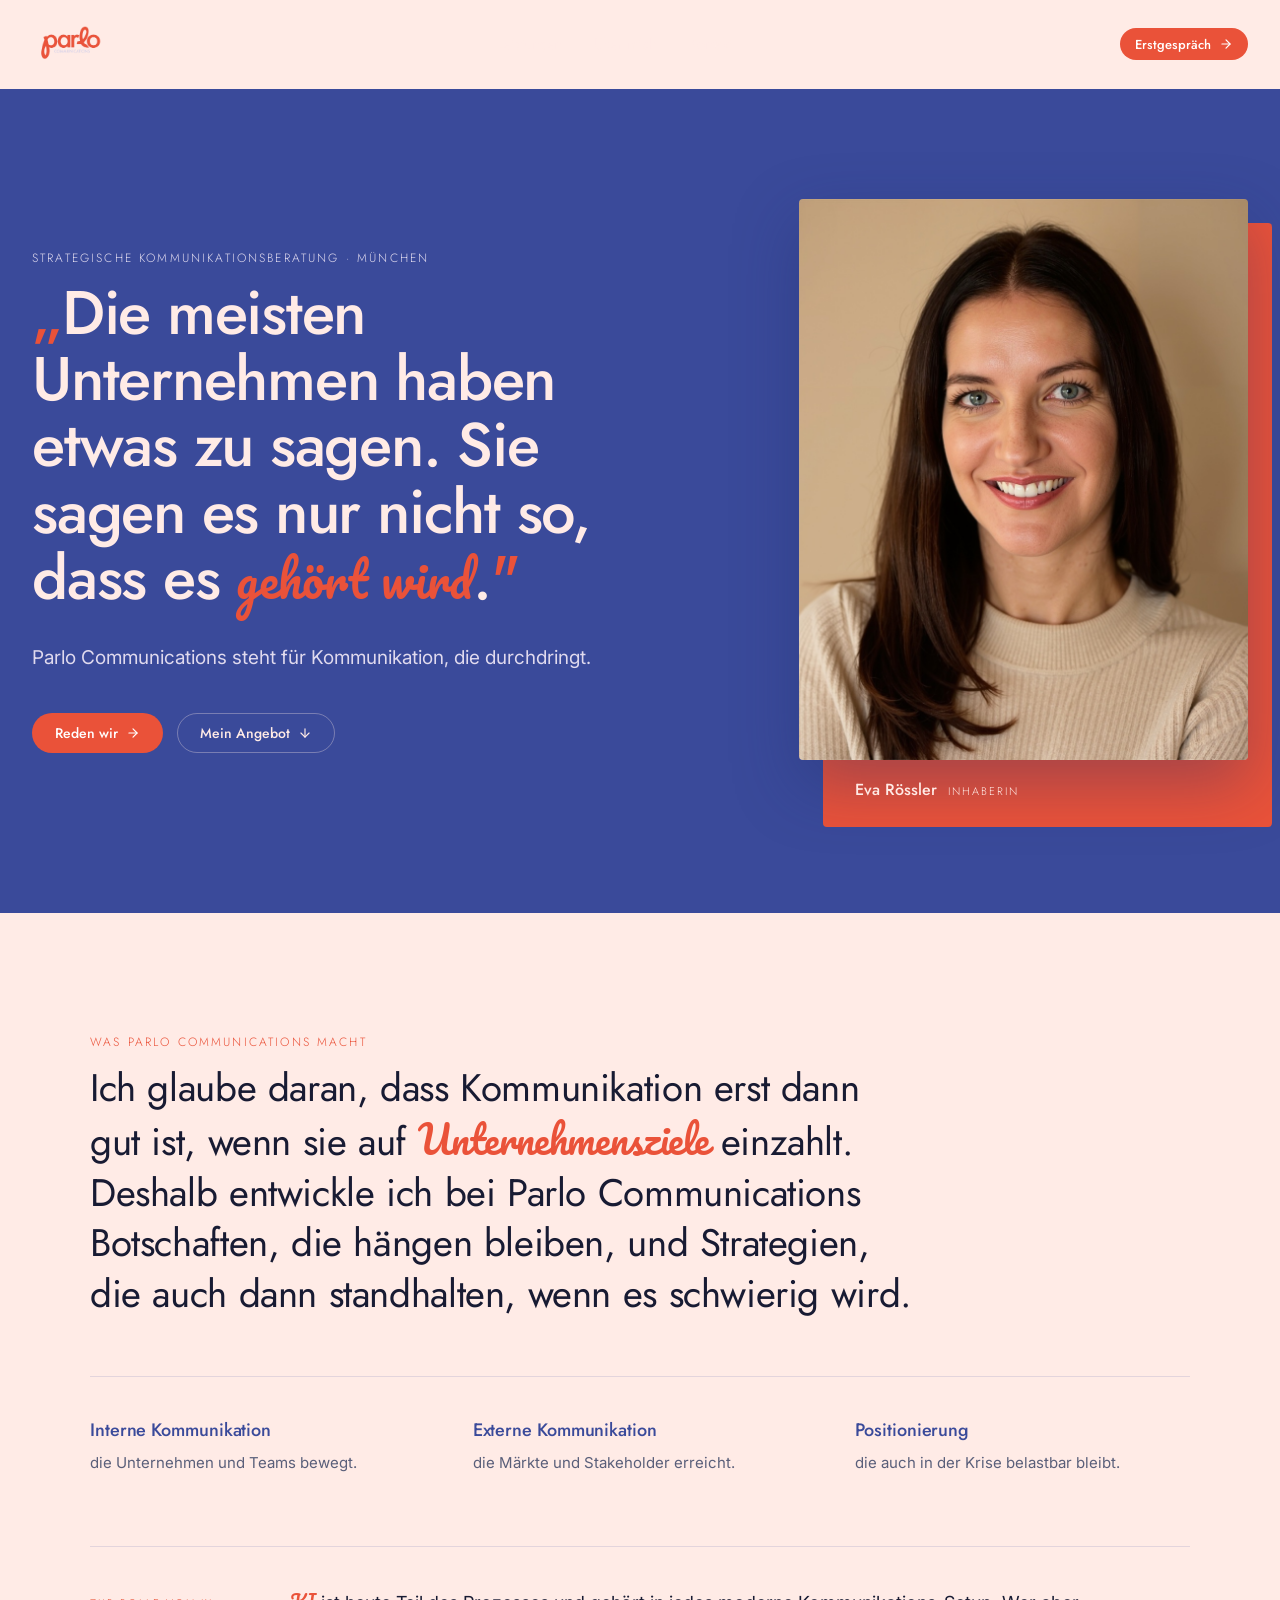
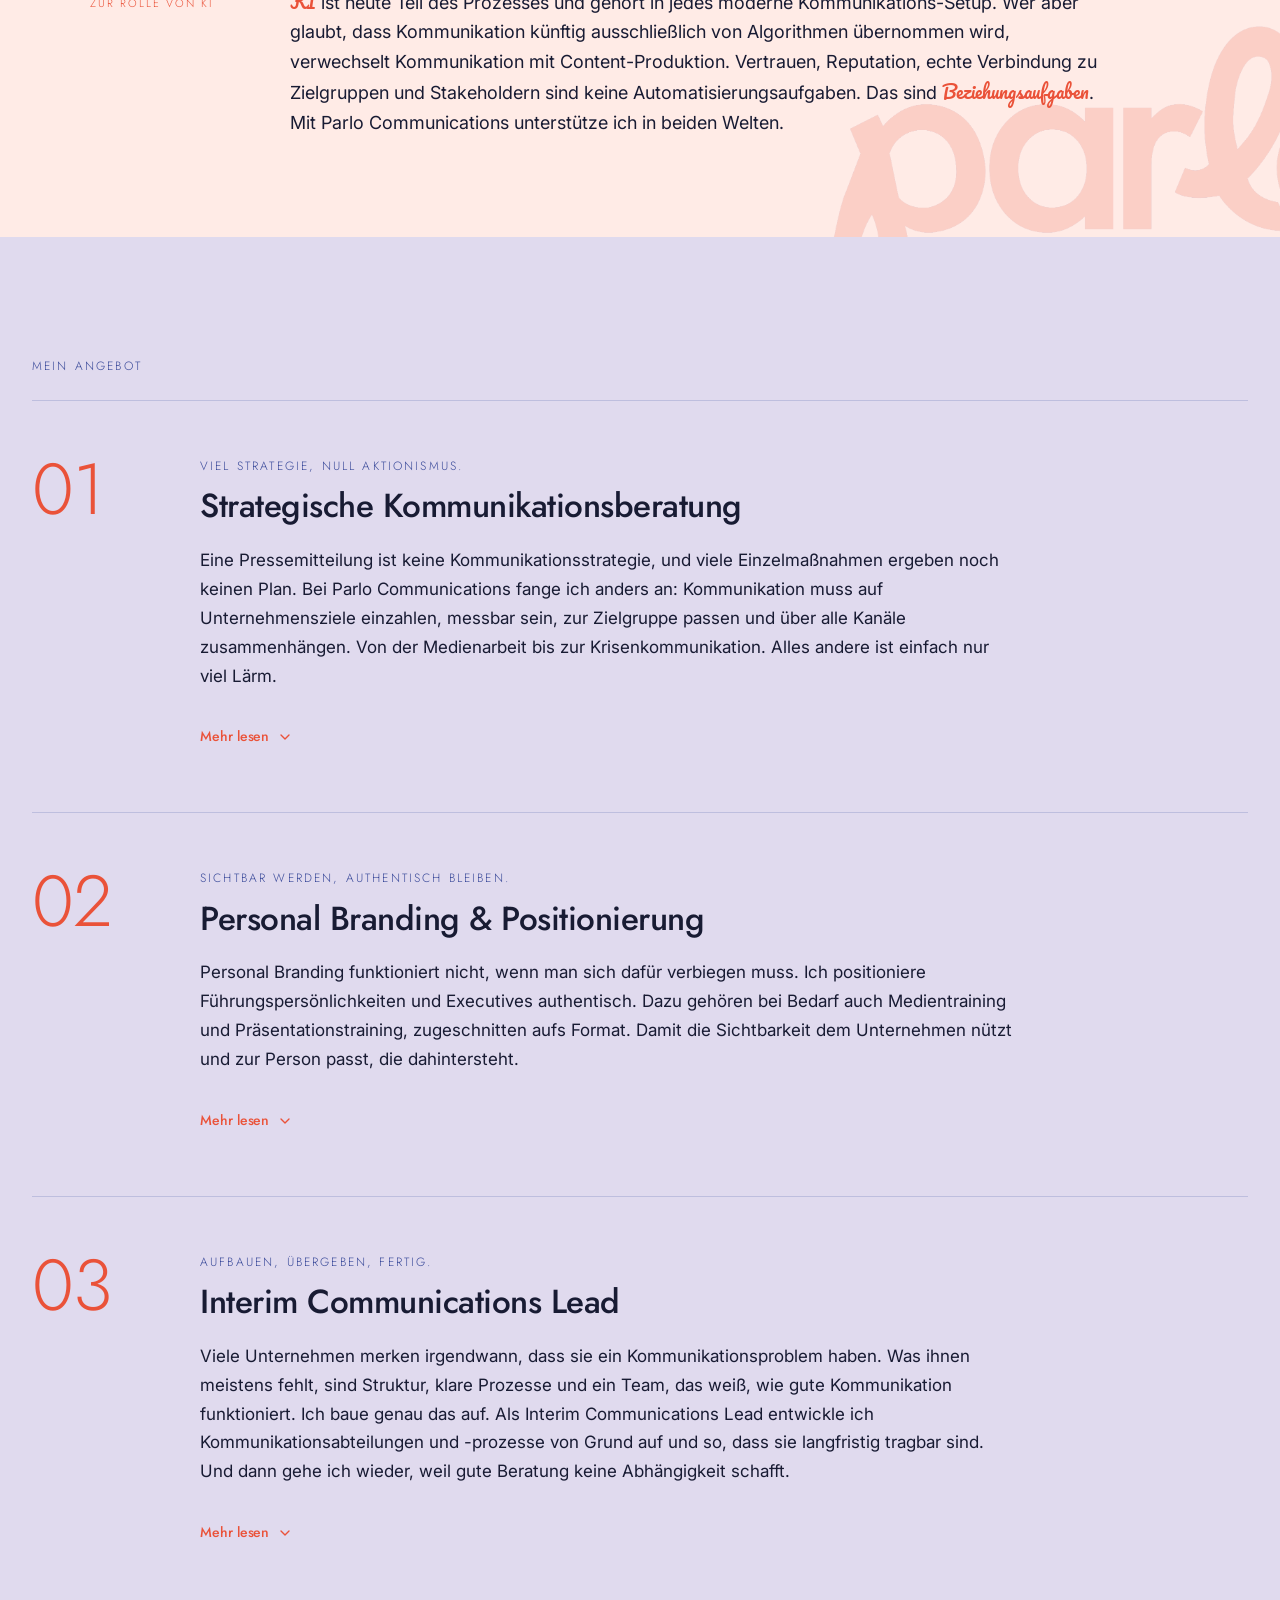
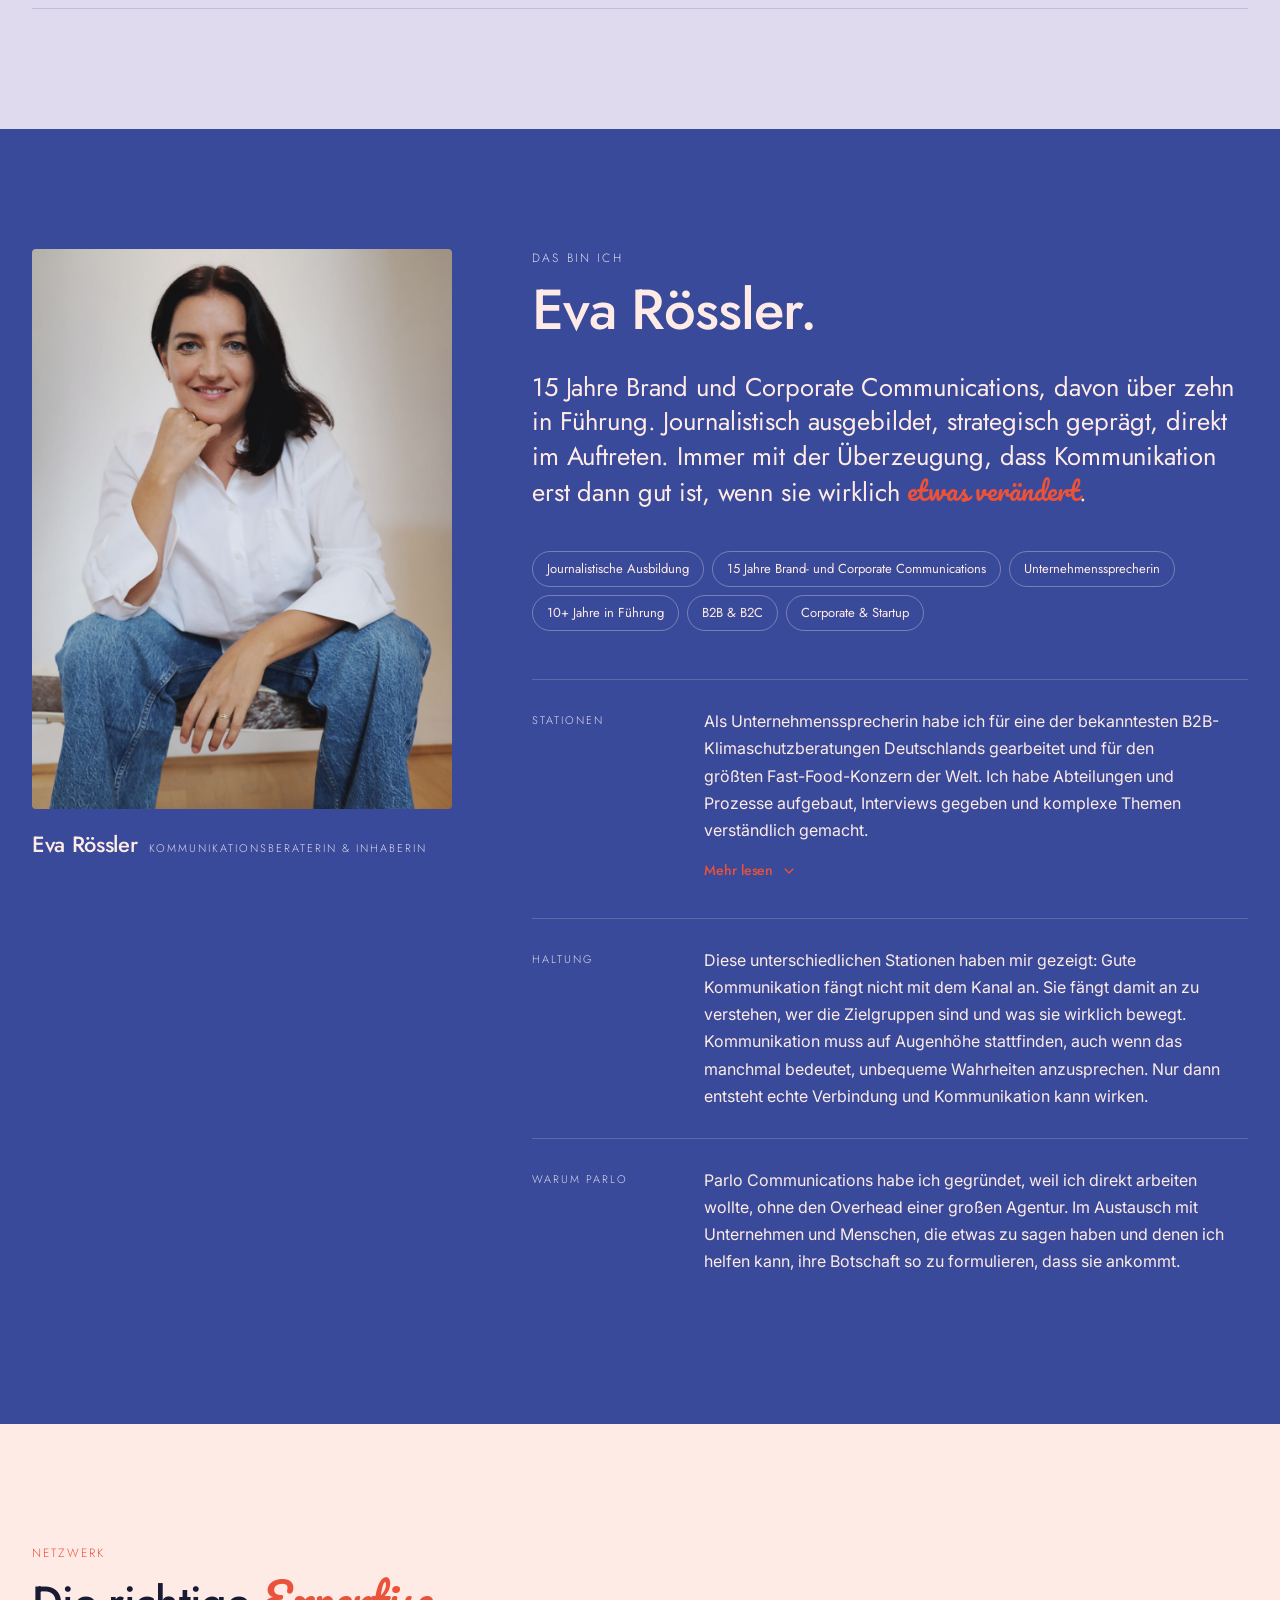
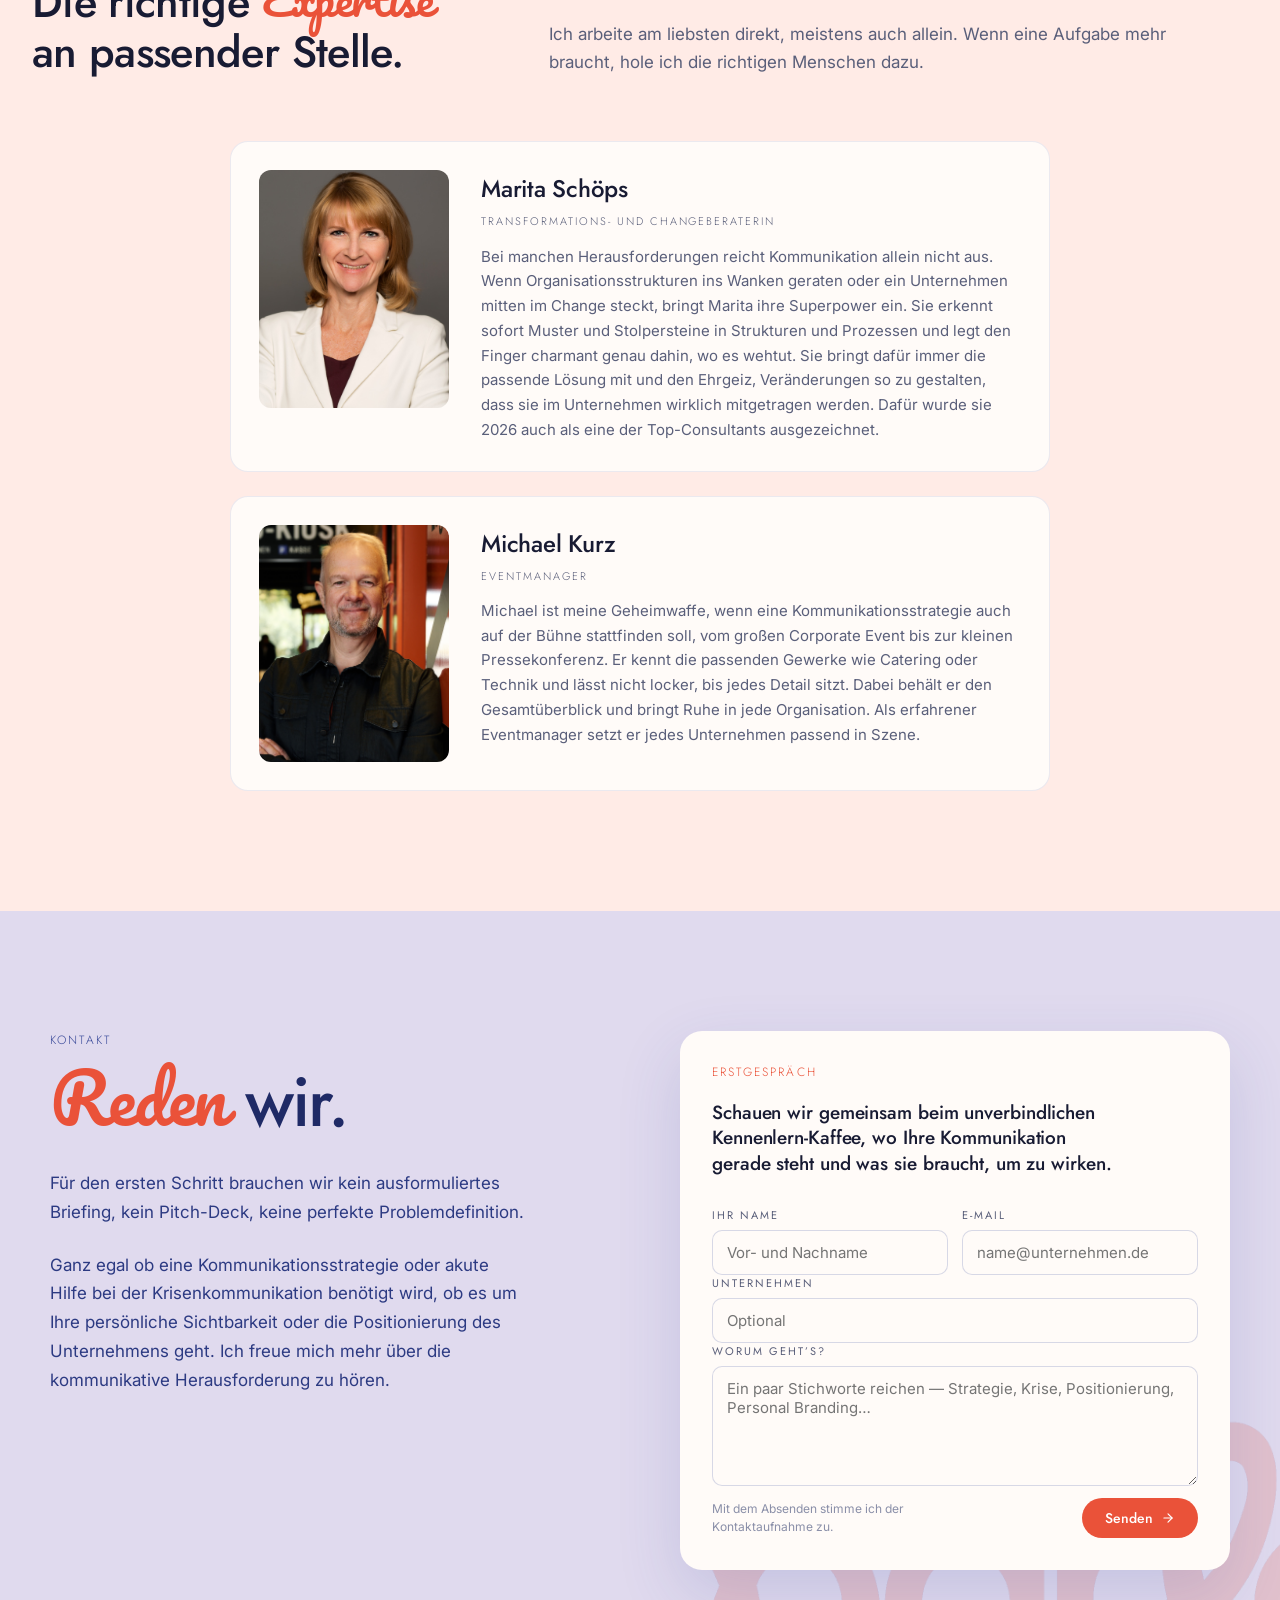
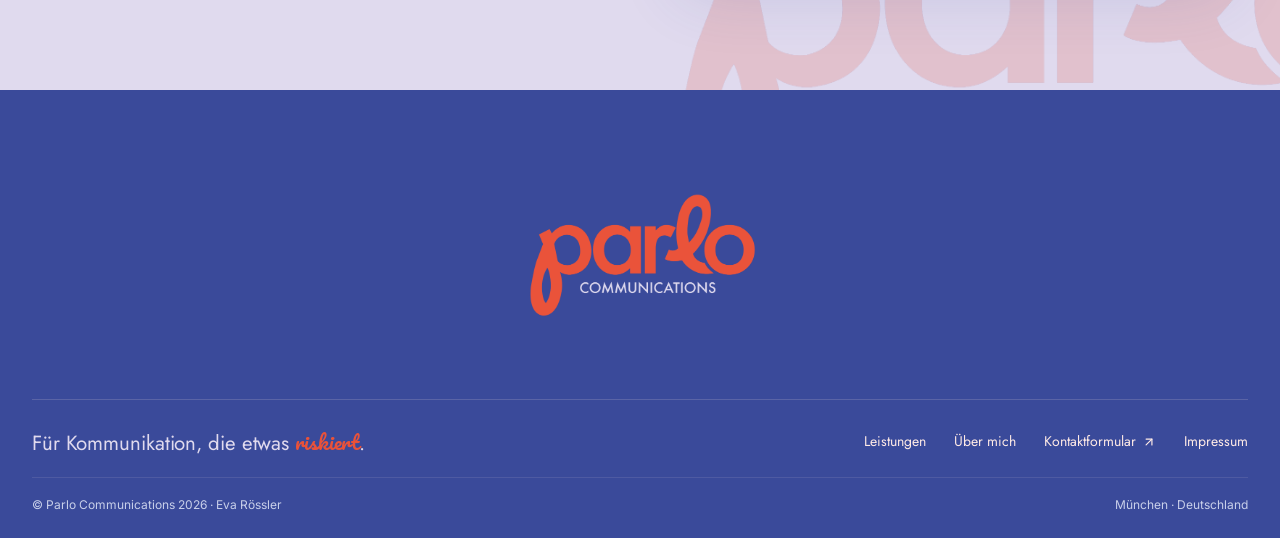
==== commit b3cd8040: "Neues Bild Micele" ====
--- a/index.html
+++ b/index.html
@@ -267,8 +267,6 @@
       display: grid; grid-template-columns: 190px 1fr; gap: 32px; align-items: start;
     }
     .partner img { width: 100%; aspect-ratio: 4 / 5; border-radius: 12px; display: block; object-fit: cover; object-position: center top; }
-    .partner__photo--zoom { width: 100%; aspect-ratio: 4 / 5; border-radius: 12px; overflow: hidden; }
-    .partner__photo--zoom img { height: 100%; transform: scale(1.12) translateY(-5%); transform-origin: 50% 8%; }
     .partner__name { font-family: 'Jost', sans-serif; font-weight: 500; font-size: 24px; color: #181B33; letter-spacing: -0.01em; margin-bottom: 6px; }
     .partner__role {
       font-family: 'Jost', sans-serif; font-weight: 300; font-size: 11px;
@@ -278,7 +276,7 @@
     @media (max-width: 760px) {
       .network__head { grid-template-columns: 1fr; }
       .partner { grid-template-columns: 1fr; }
-      .partner img, .partner .partner__photo--zoom { max-width: 220px; }
+      .partner img { max-width: 220px; }
     }
 
     /* ---------- Contact ---------- */
@@ -602,7 +600,7 @@
         </article>
 
         <article class="partner">
-          <div class="partner__photo--zoom"><img src="assets/network/michael-kurz.jpg" alt="Michael Kurz" /></div>
+          <img src="assets/network/micele-portrait.jpg" alt="Michael Kurz" />
           <div>
             <div class="partner__name">Michael Kurz</div>
             <div class="partner__role">Eventmanager</div>
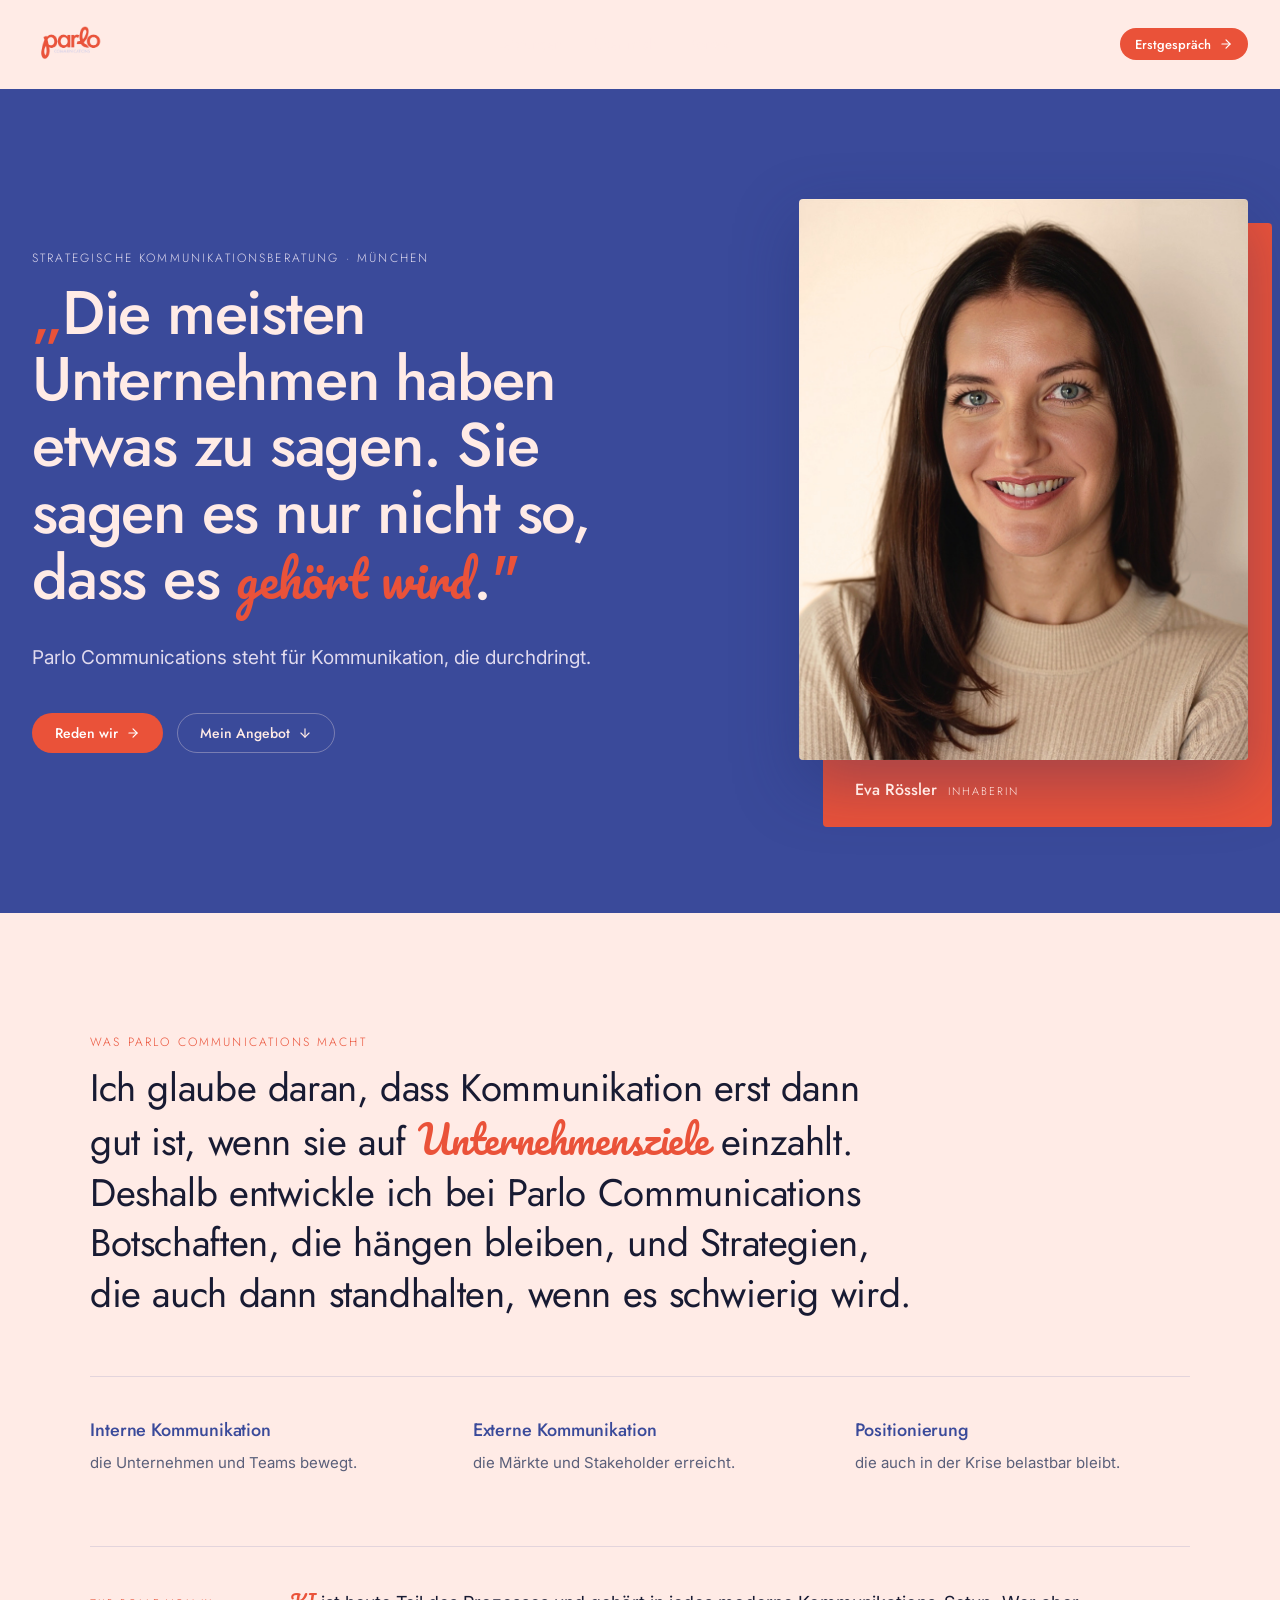
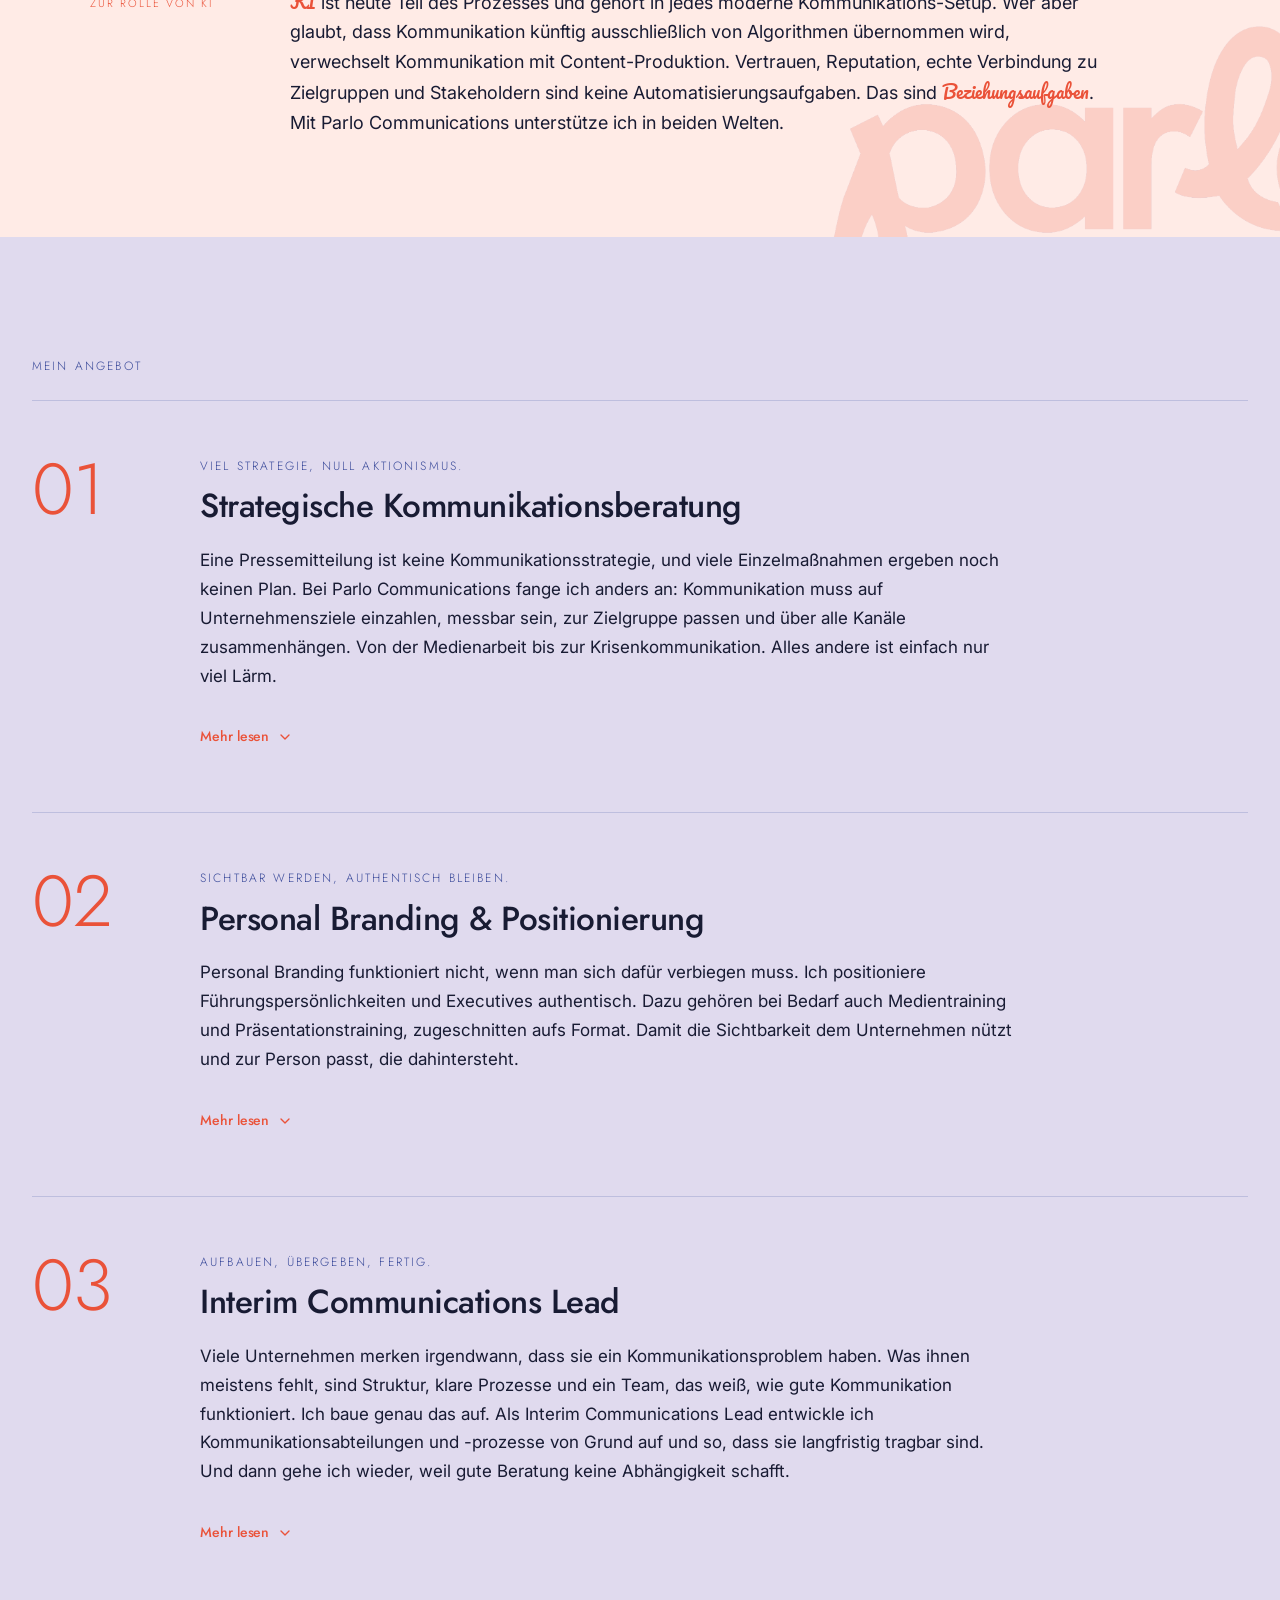
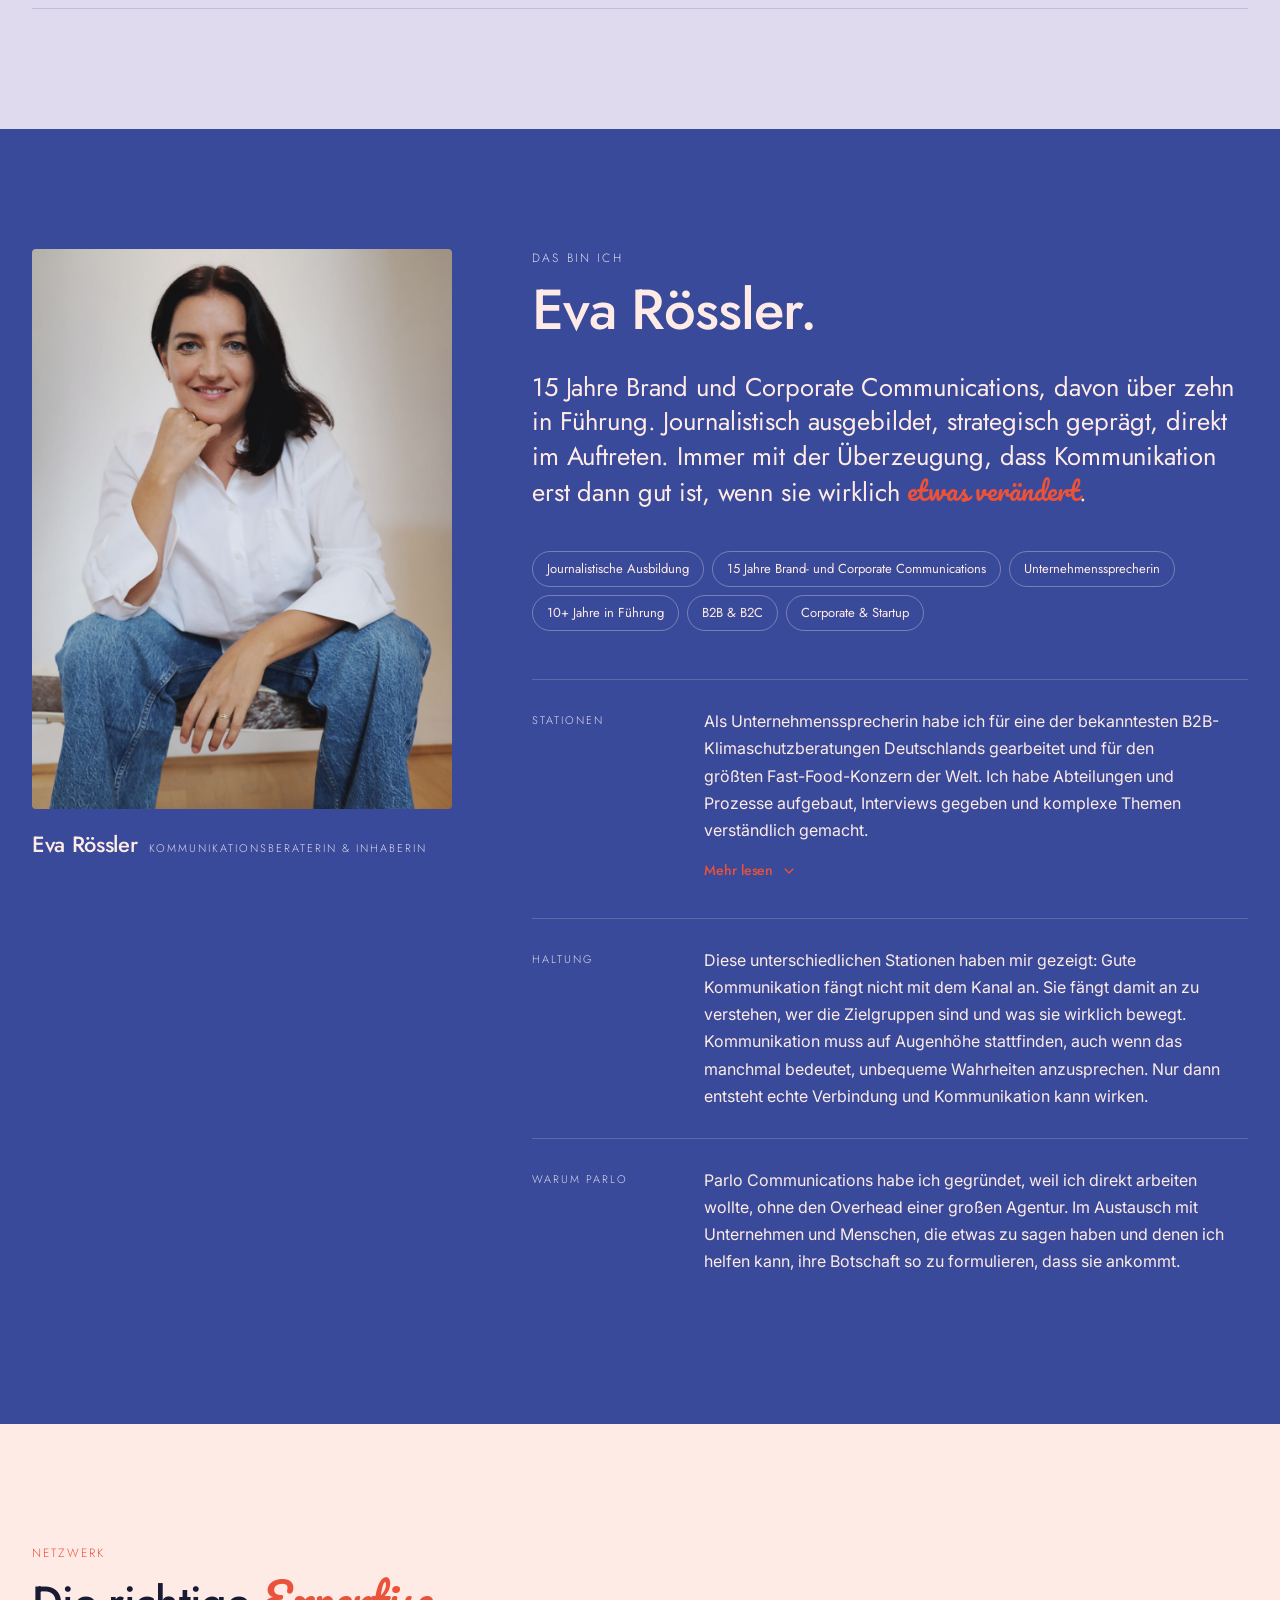
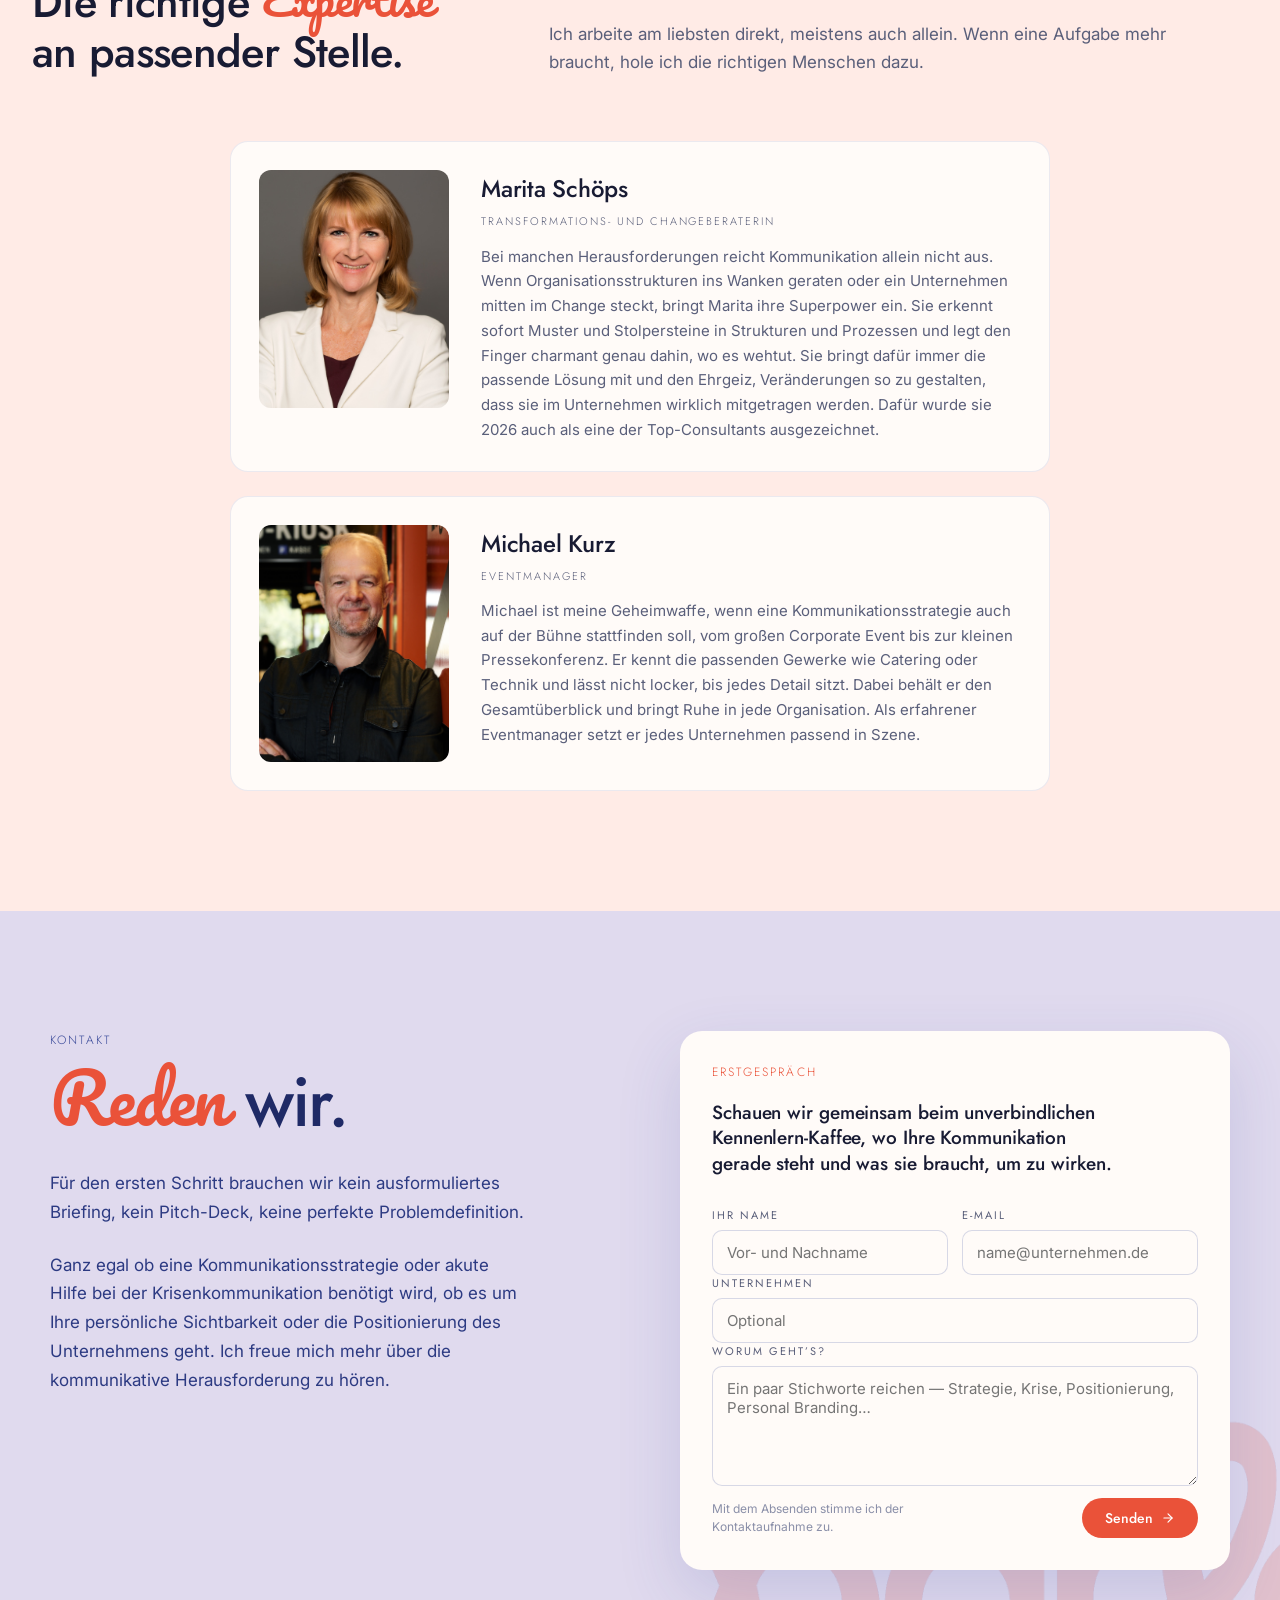
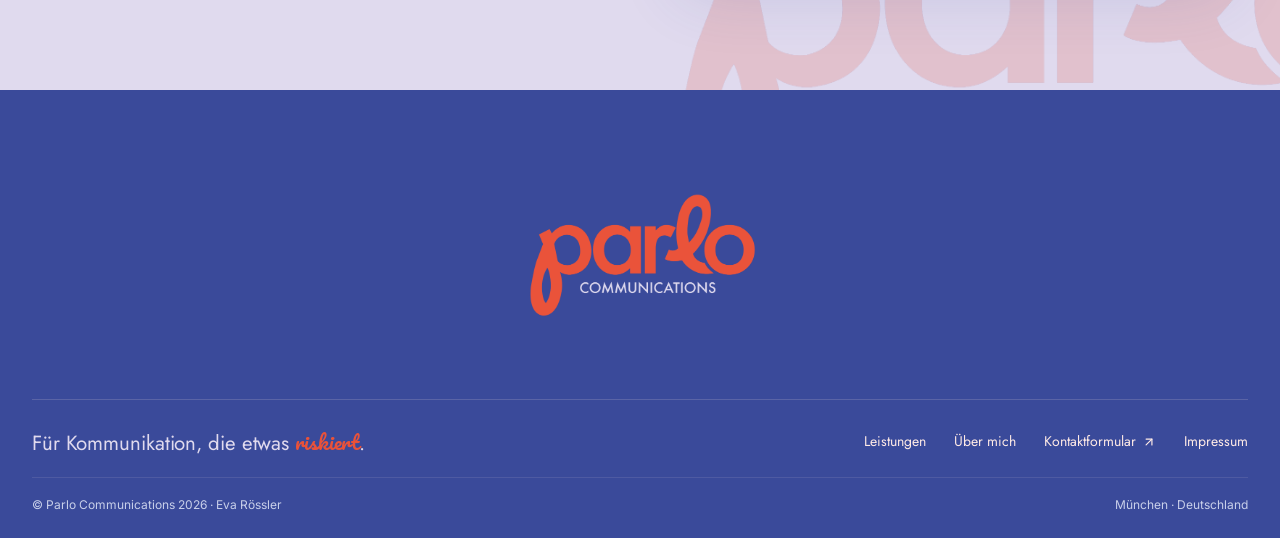
==== commit f3cfd303: "Änderungen Impressum Änderung Hero Bild" ====
--- a/index.html
+++ b/index.html
@@ -402,7 +402,7 @@
         </div>
         <div class="hero__portrait">
           <div class="hero__portrait-frame" aria-hidden="true"></div>
-          <img src="assets/founder/web/eva-headshot.jpg" alt="Eva Rössler" />
+          <img src="assets/founder/web/Eva_Headshot_Neu4.jpeg" alt="Eva Rössler" />
           <div class="hero__caption">
             <div class="hero__caption-name">Eva Rössler</div>
             <div class="hero__caption-role">Inhaberin</div>
@@ -552,7 +552,7 @@
               <p>Als Unternehmenssprecherin habe ich für eine der bekanntesten B2B-Klimaschutzberatungen Deutschlands gearbeitet und für den größten Fast-Food-Konzern der Welt. Ich habe Abteilungen und Prozesse aufgebaut, Interviews gegeben und komplexe Themen verständlich gemacht.</p>
               <div class="expand" data-expand>
                 <div>
-                  <p>So habe ich bei McDonald&rsquo;s Deutschland die gesamte interne und externe Kommunikation verantwortet und Kampagnen entwickelt, die nachweislich positiv auf das Image und die Reputation des Unternehmens eingezahlt haben. Bei ClimatePartner habe ich die Kommunikationsabteilung von Grund auf aufgebaut und das Unternehmen aus einer akuten Kommunikationskrise herausgeführt: mit einem konkreten Plan, hands-on und mit klarer Positionierung in der Presse. Bei ProSiebenSat.1 habe ich die komplette Klaviatur der Corporate Communications gelernt, von interner und externer Kommunikation über PR bis zur Finanzkommunikation.</p>
+                  <p>So habe ich bei McDonald&rsquo;s Deutschland als Unternehmenssprecherin die Kommunikationsabteilung geleitet und dabei Strategien und Kampagnen entwickelt, die nachweislich positiv auf das Image und die Reputation des Unternehmens eingezahlt haben. Bei ClimatePartner habe ich die Kommunikationsabteilung von Grund auf aufgebaut und das Unternehmen aus einer akuten Kommunikationskrise herausgeführt: mit einem konkreten Plan, hands-on und mit klarer Positionierung in der Presse. Bei ProSiebenSat.1 habe ich die komplette Klaviatur der Corporate Communications gelernt, von interner und externer Kommunikation über PR bis zur Finanzkommunikation.</p>
                 </div>
               </div>
               <button type="button" class="expand-toggle" data-expand-toggle>
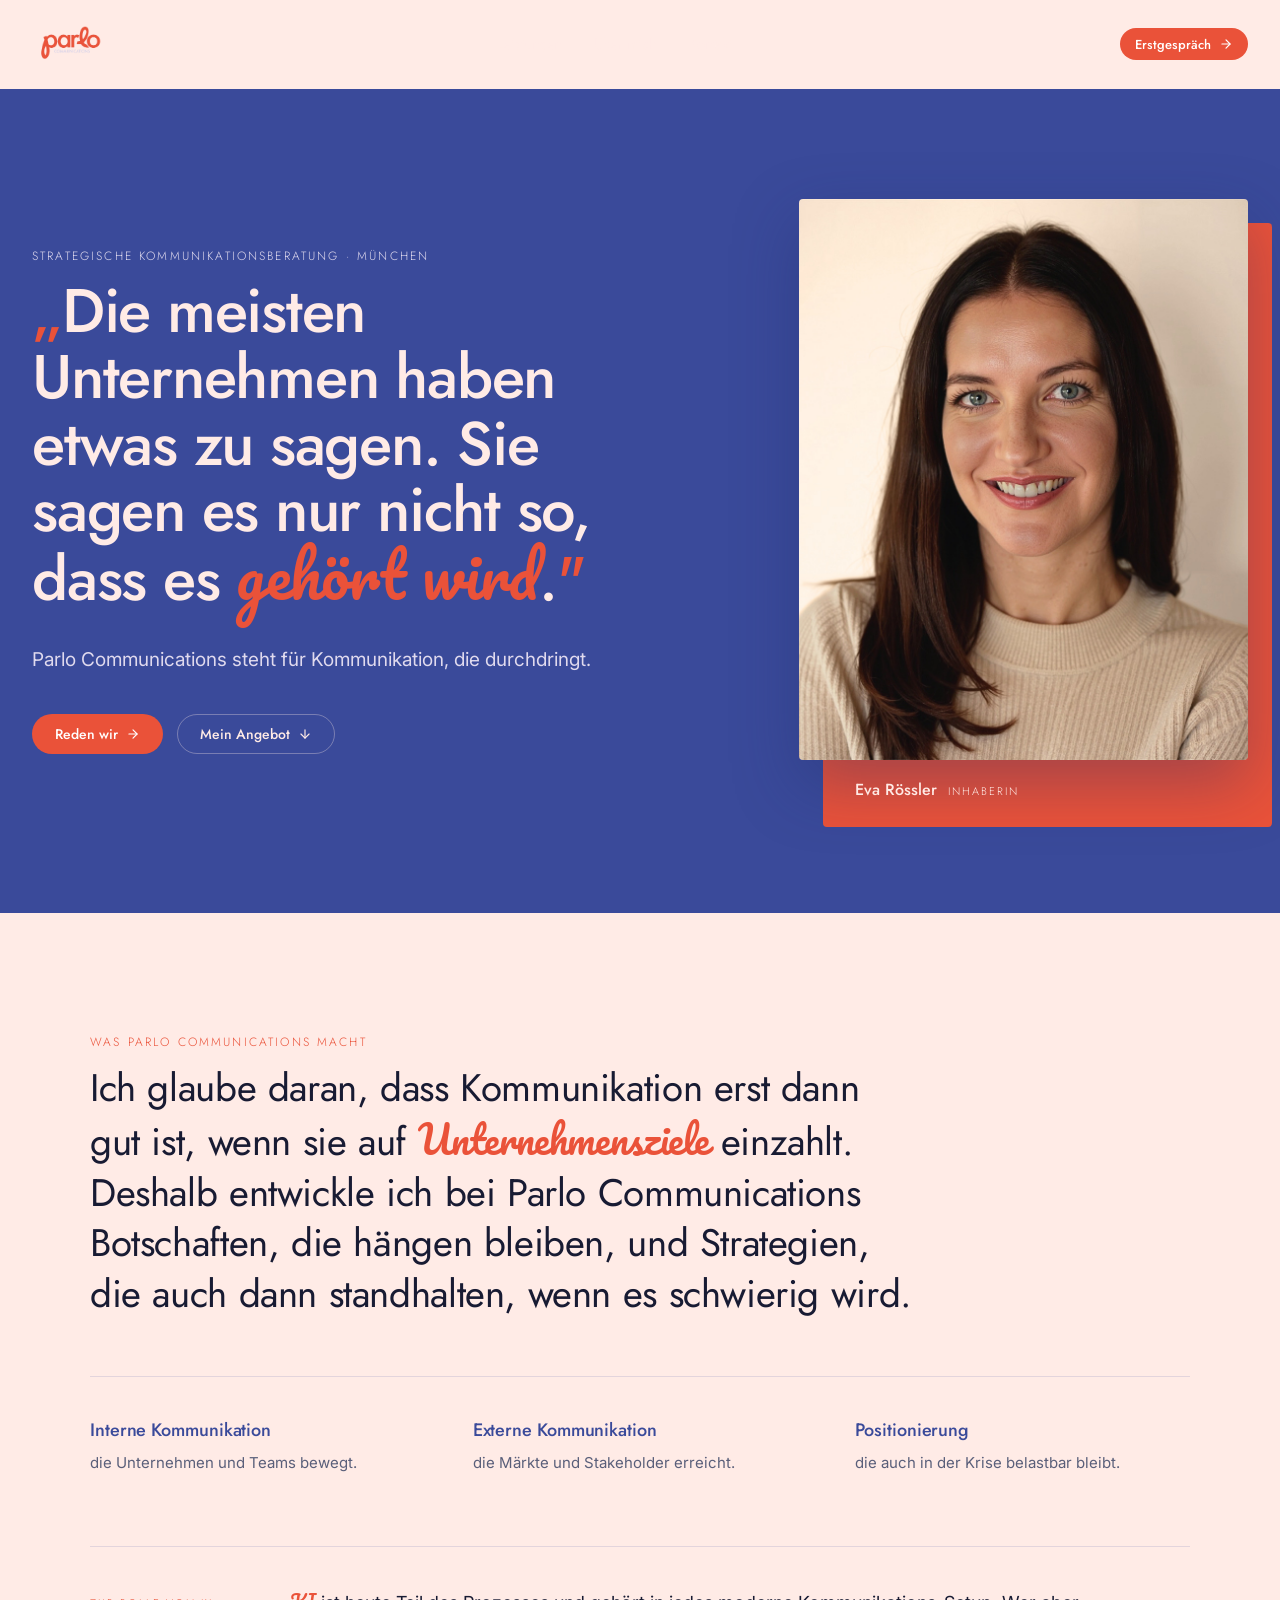
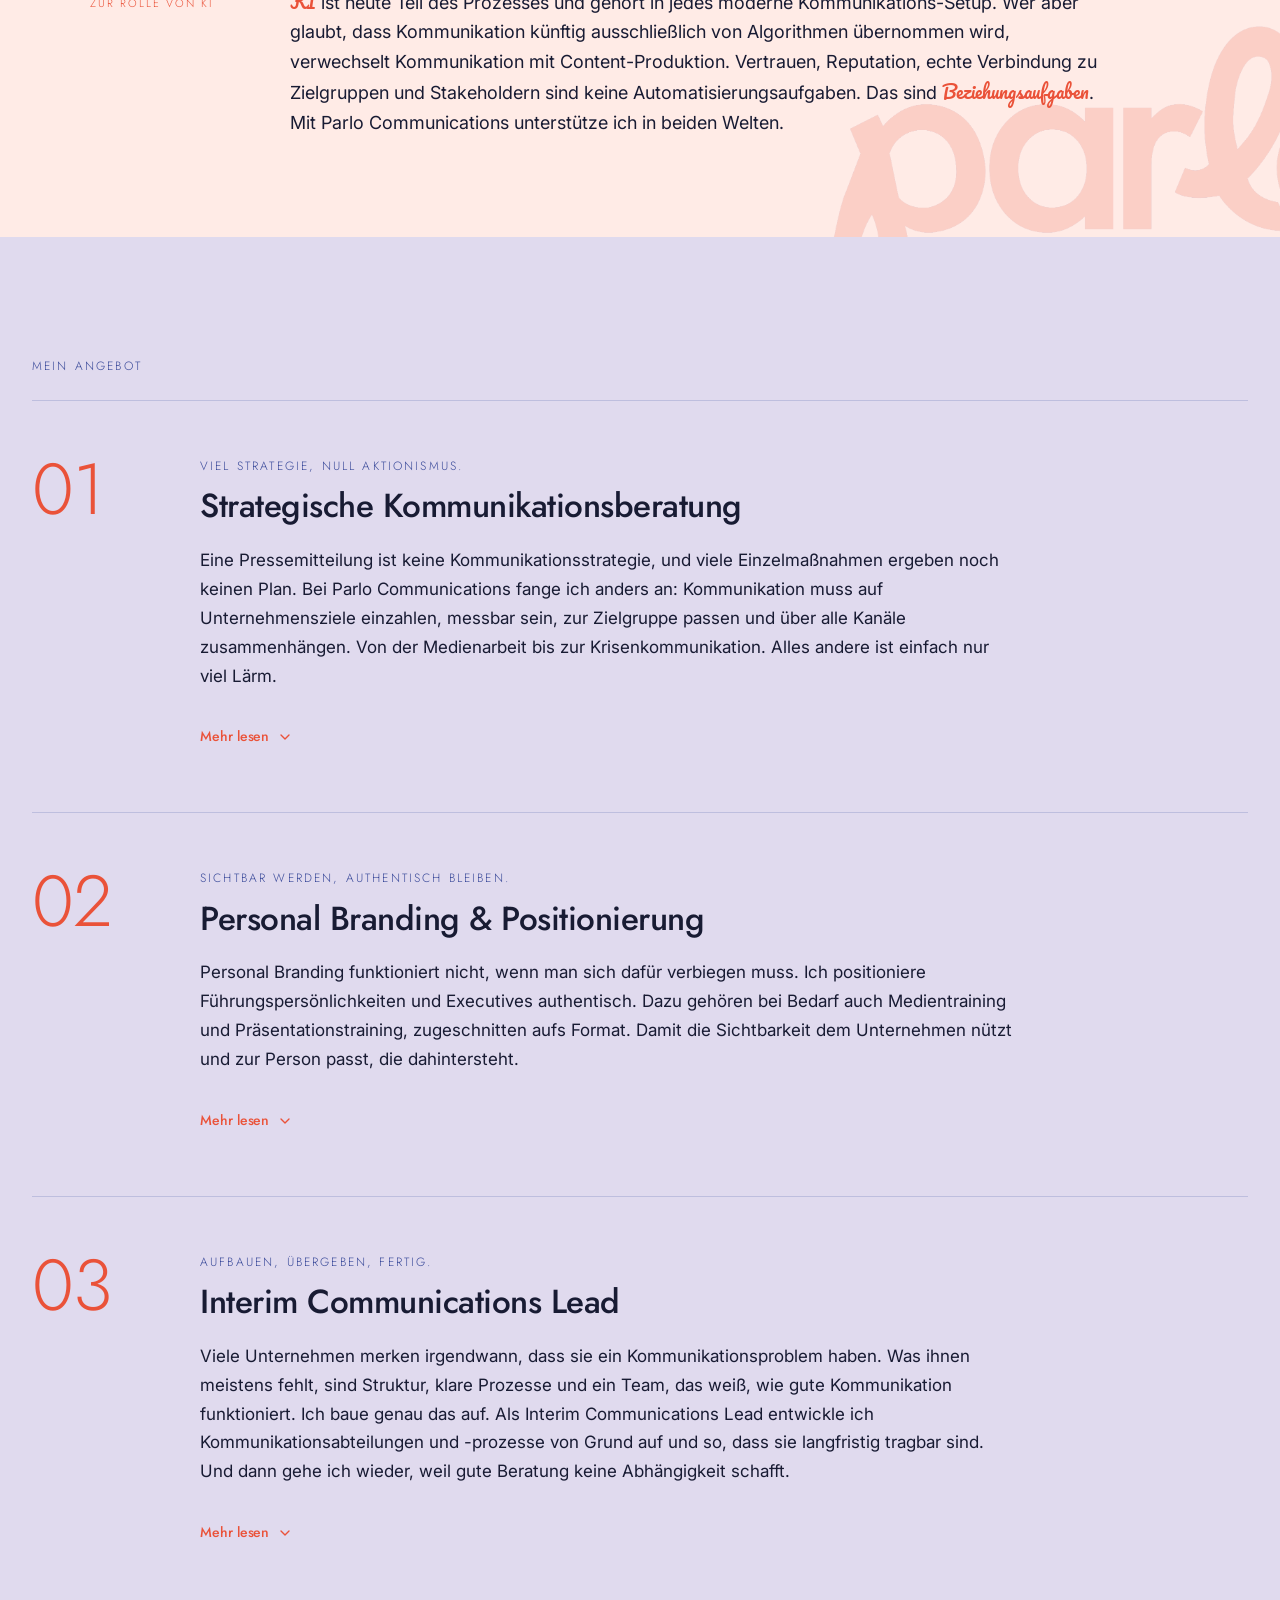
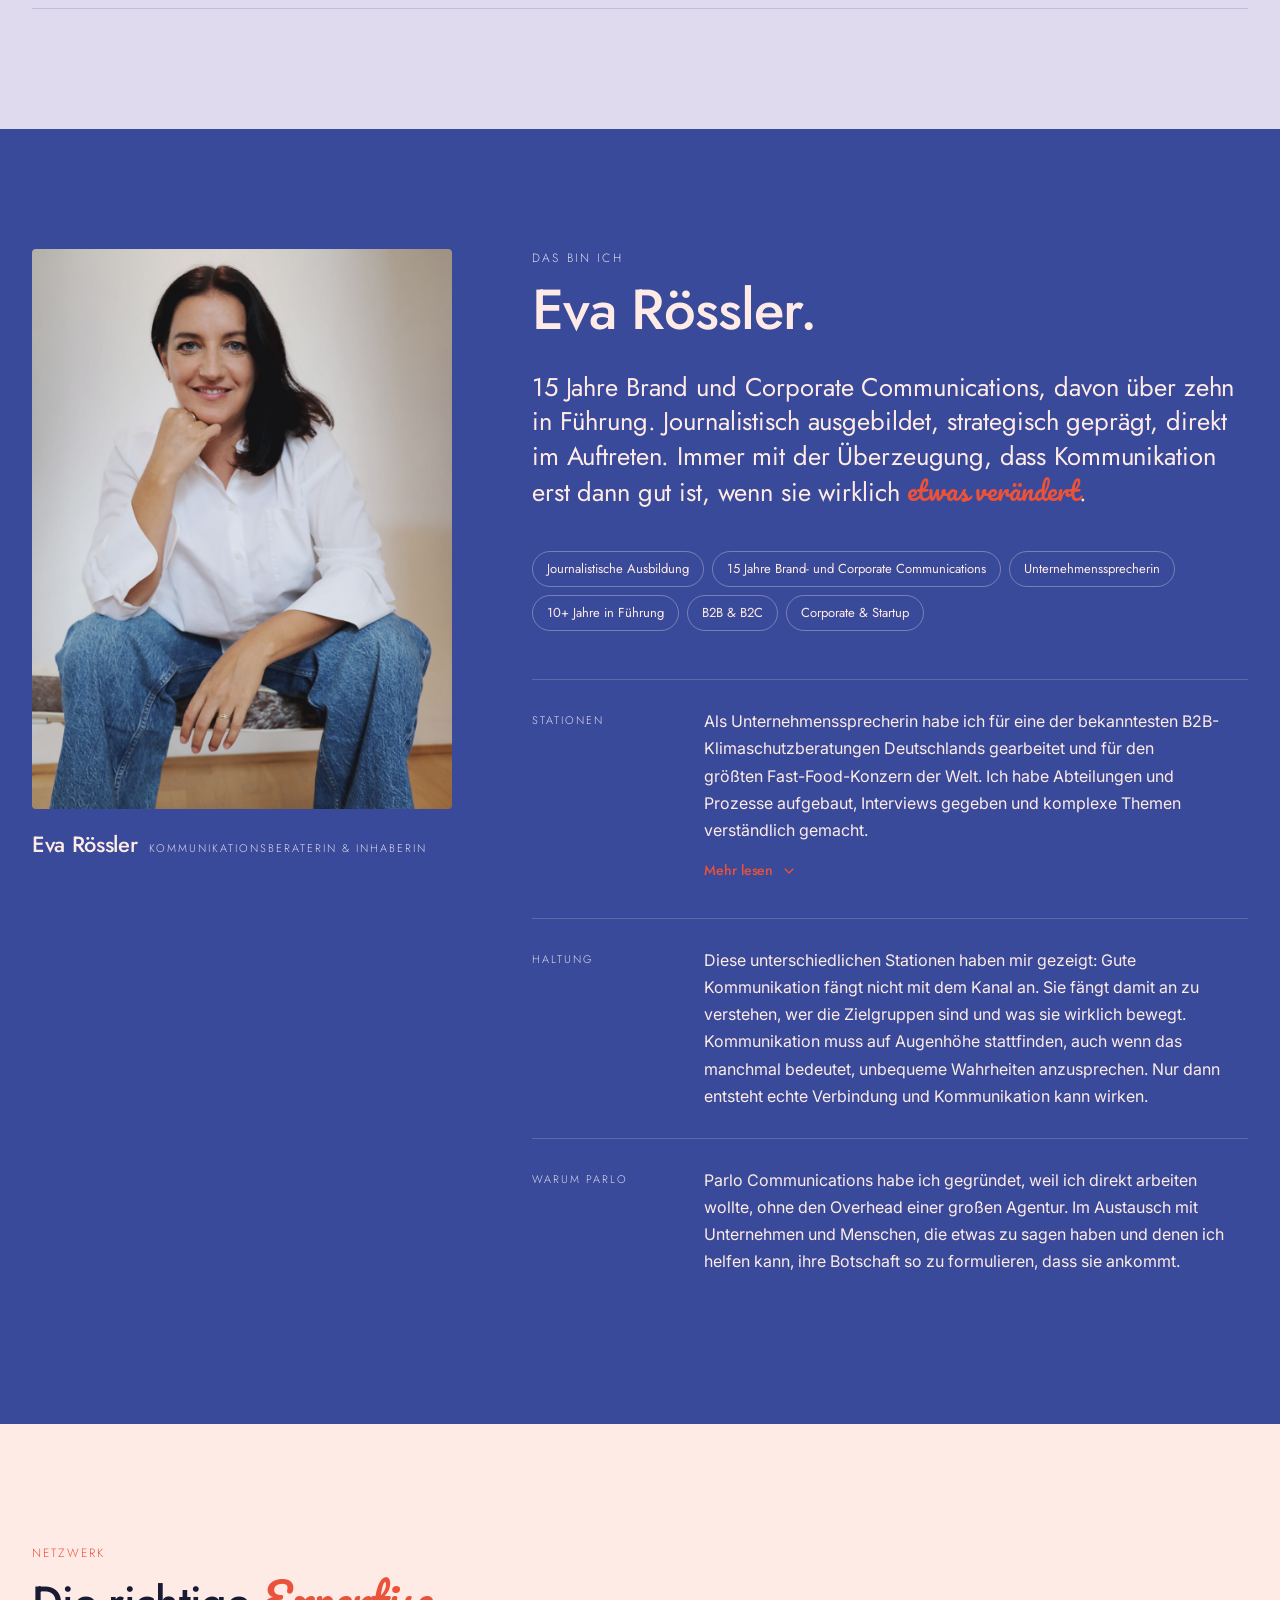
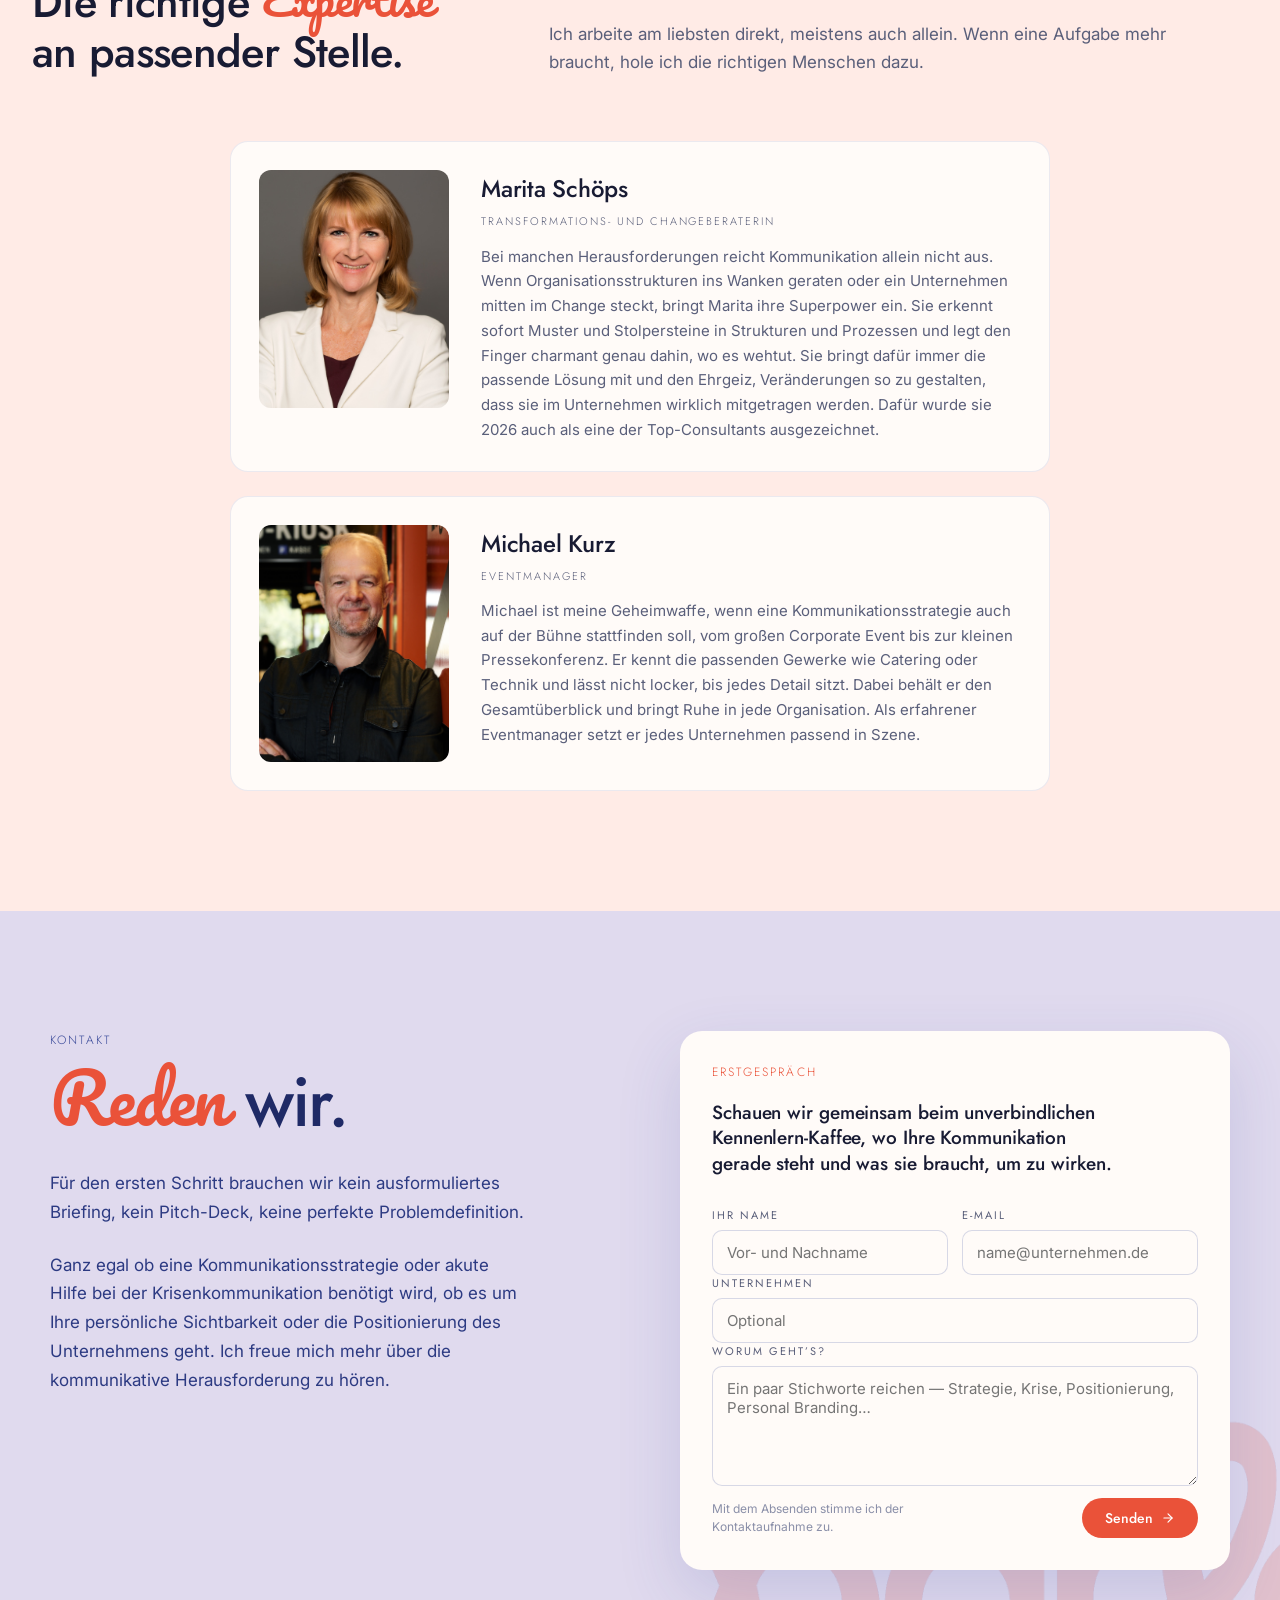
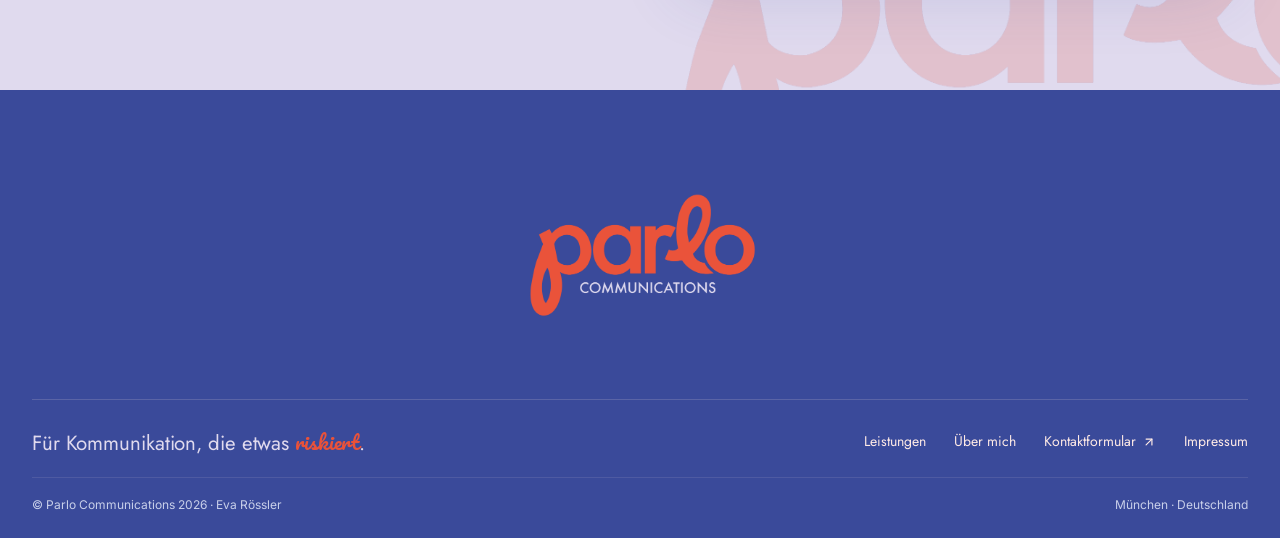
==== commit deaeef79: "Schriftgröße 'gehört wird' im Hero minimal vergrößert Co-Authored-By: Claude Fable 5 <noreply@anthro" ====
--- a/index.html
+++ b/index.html
@@ -86,7 +86,7 @@
       color: #FFEBE6; margin: 0 0 32px; text-wrap: balance;
     }
     .hero h1 .quote { color: #EA5239; }
-    .hero h1 .script { font-family: 'Pacifico', cursive; color: #EA5239; font-weight: 400; letter-spacing: 0; }
+    .hero h1 .script { font-family: 'Pacifico', cursive; color: #EA5239; font-weight: 400; letter-spacing: 0; font-size: 1.01em; }
     .hero p.lead {
       font-family: 'Inter', sans-serif; font-size: 19px; line-height: 1.55;
       color: #E0DAEE; margin: 0 0 40px; max-width: 620px;
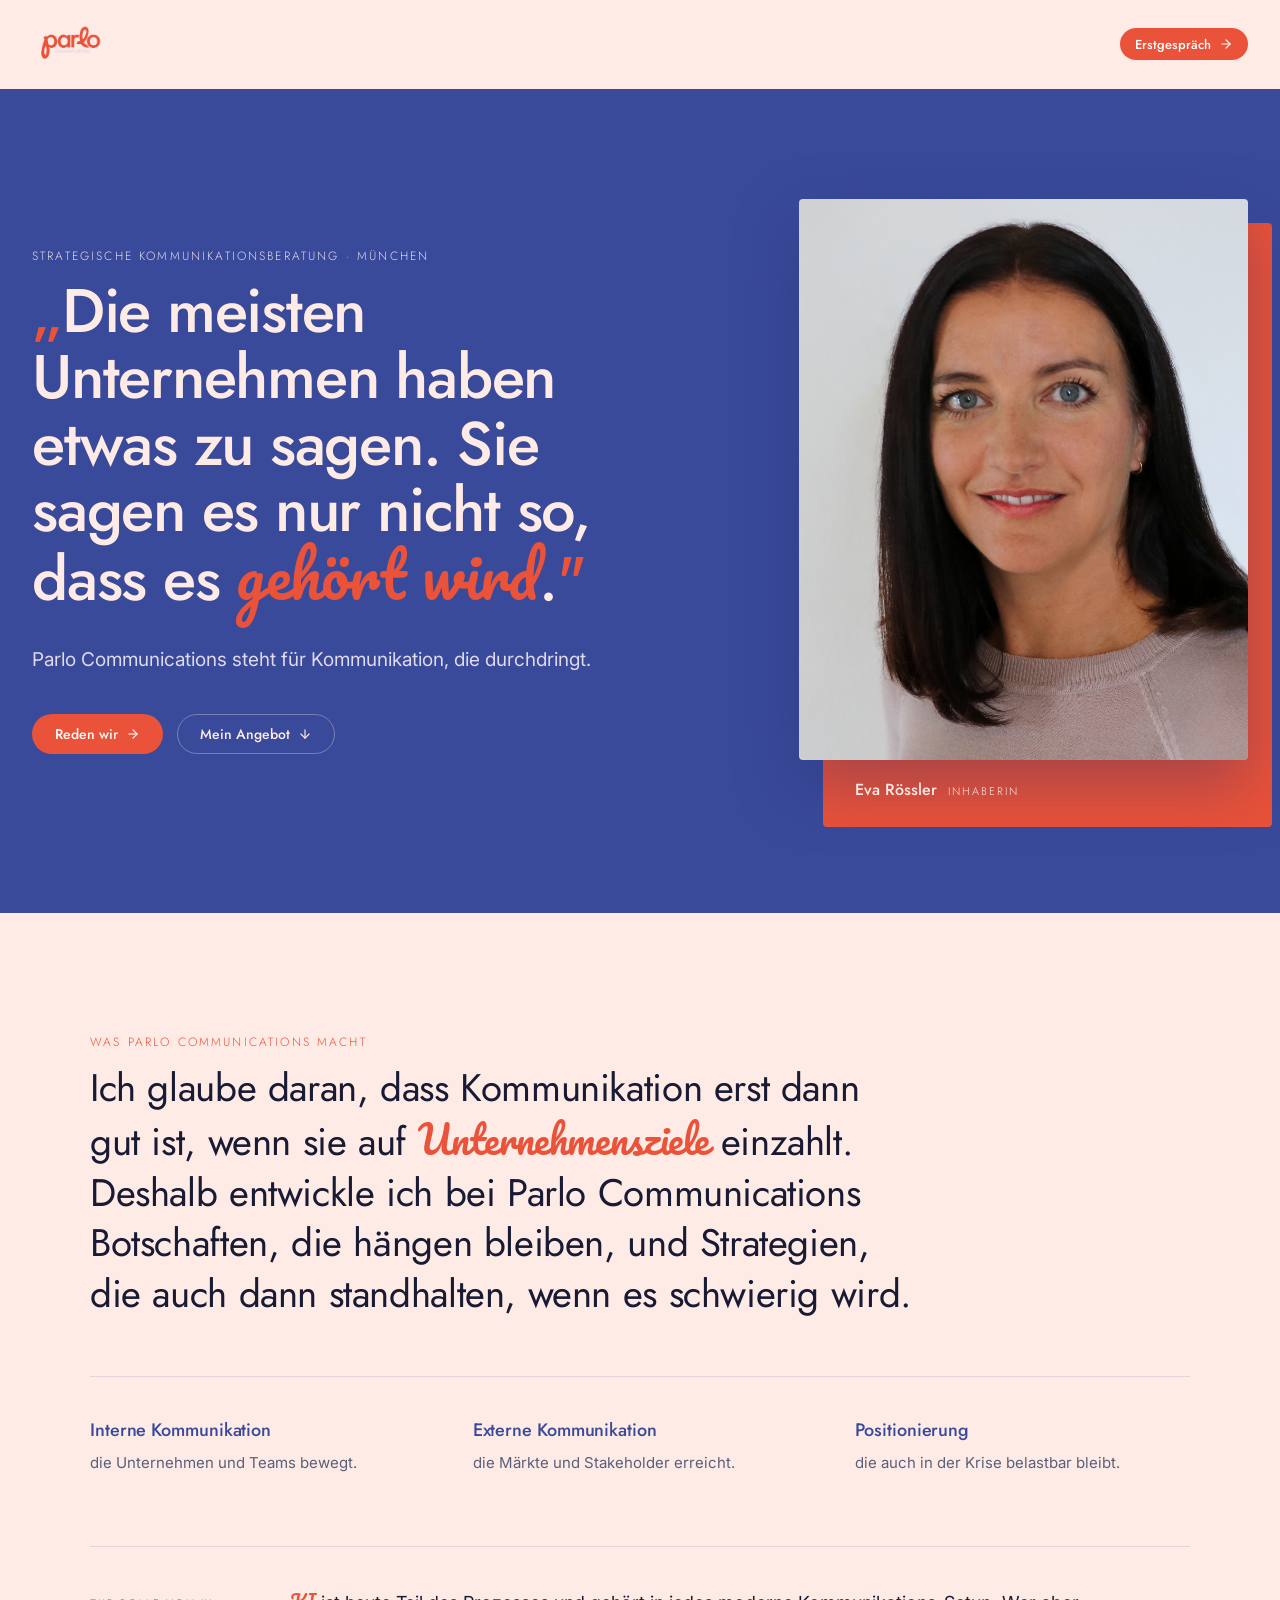
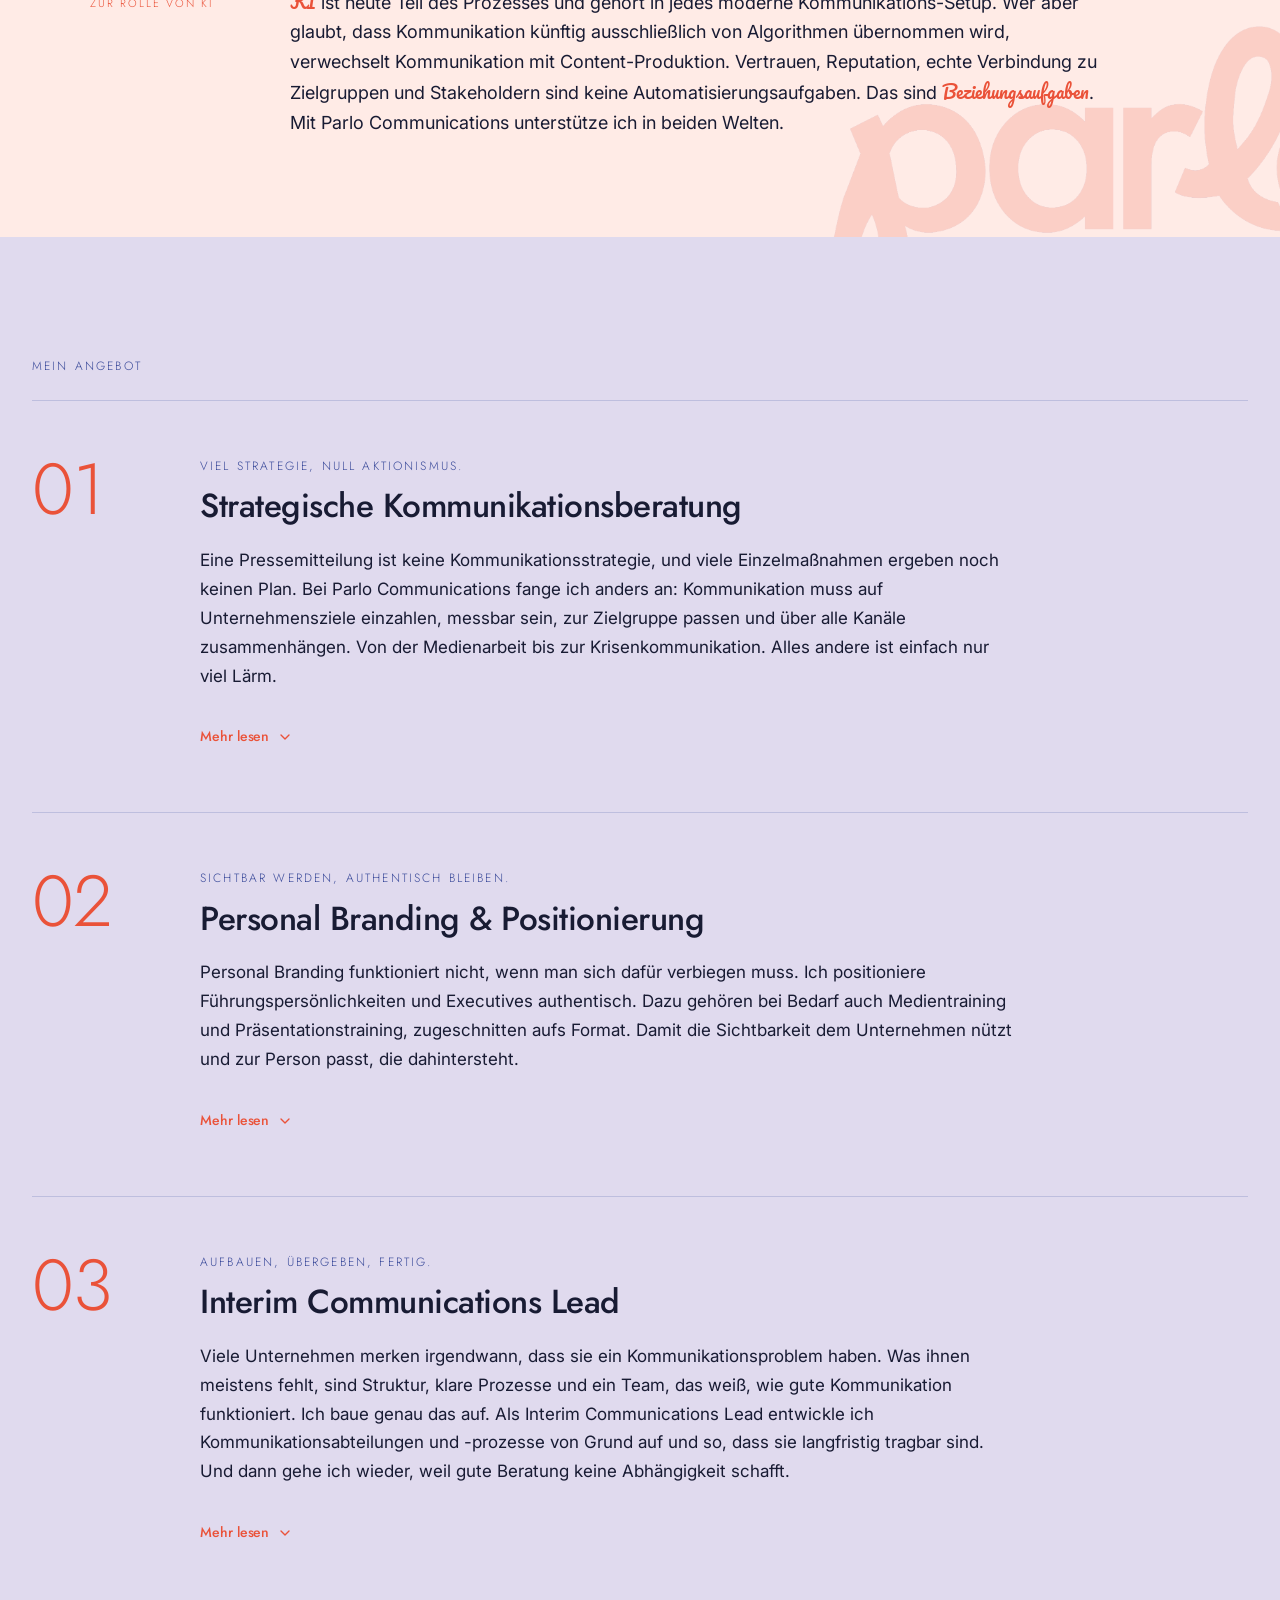
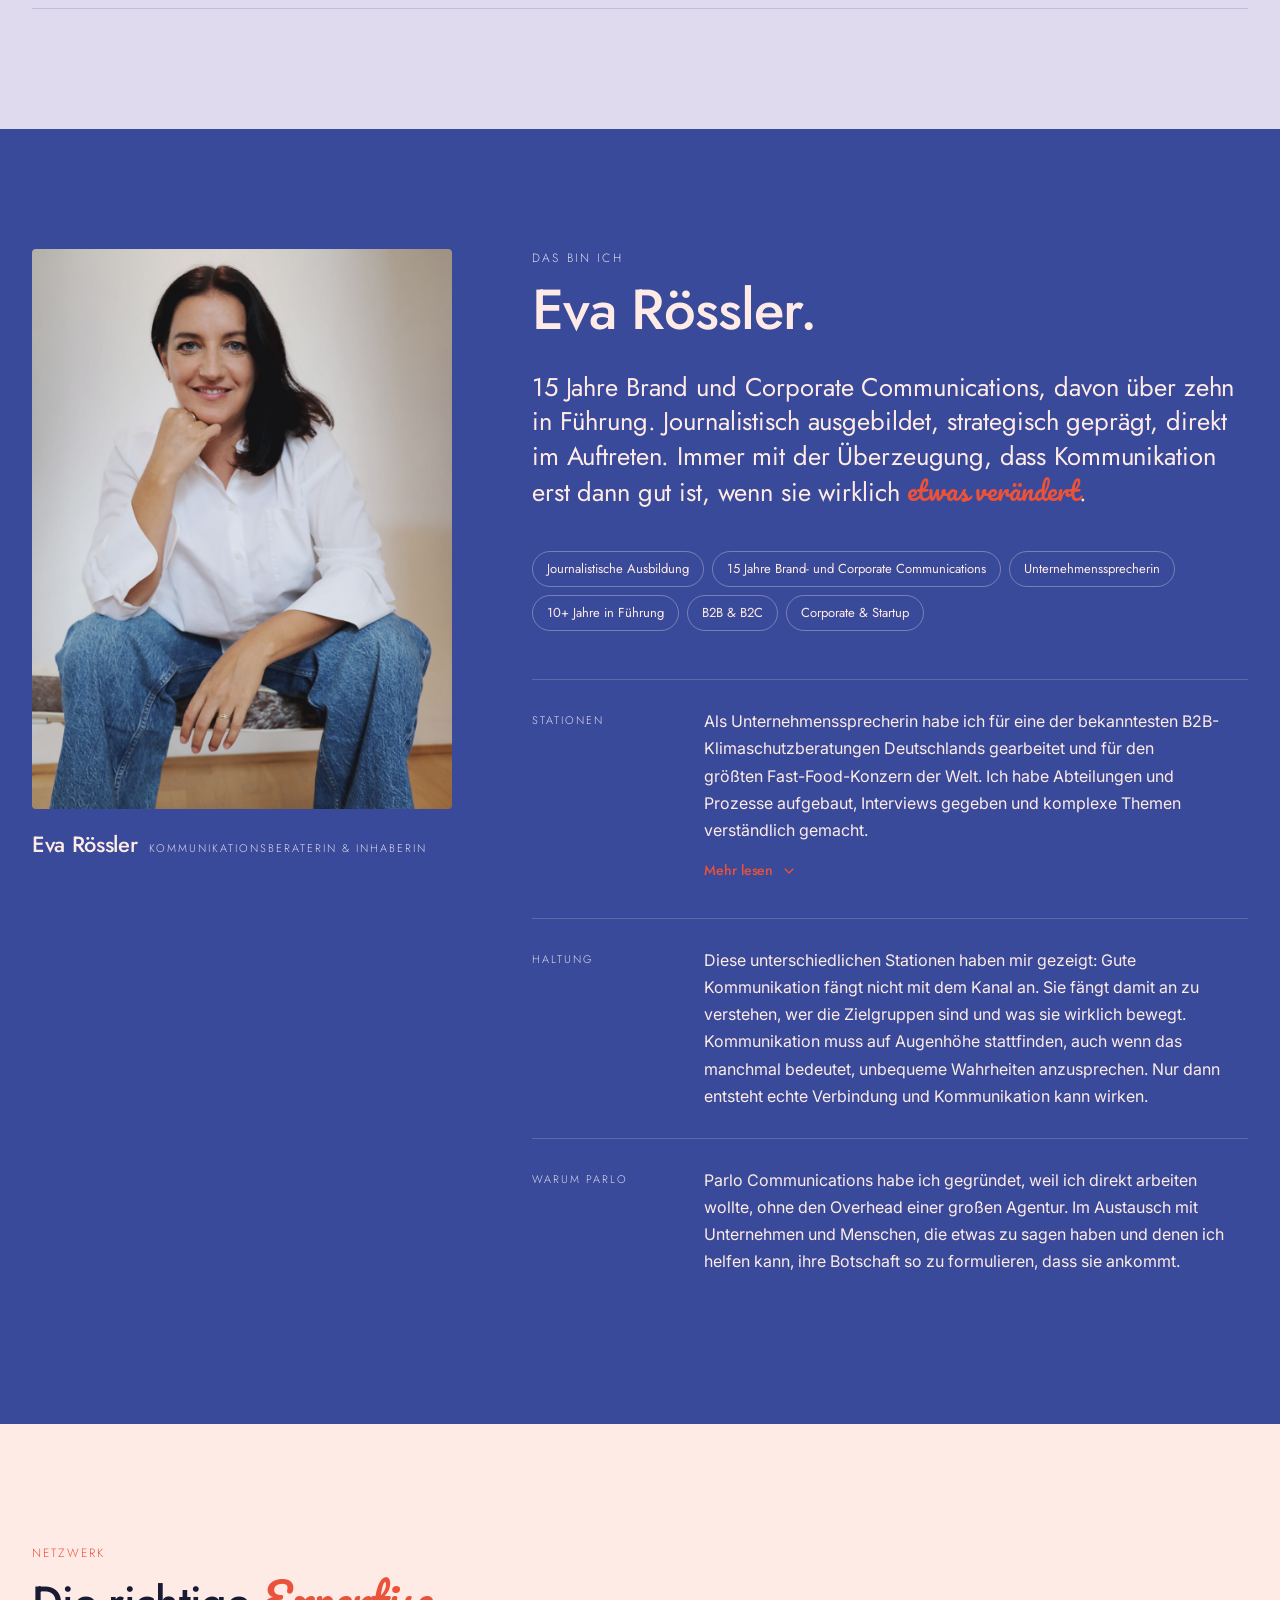
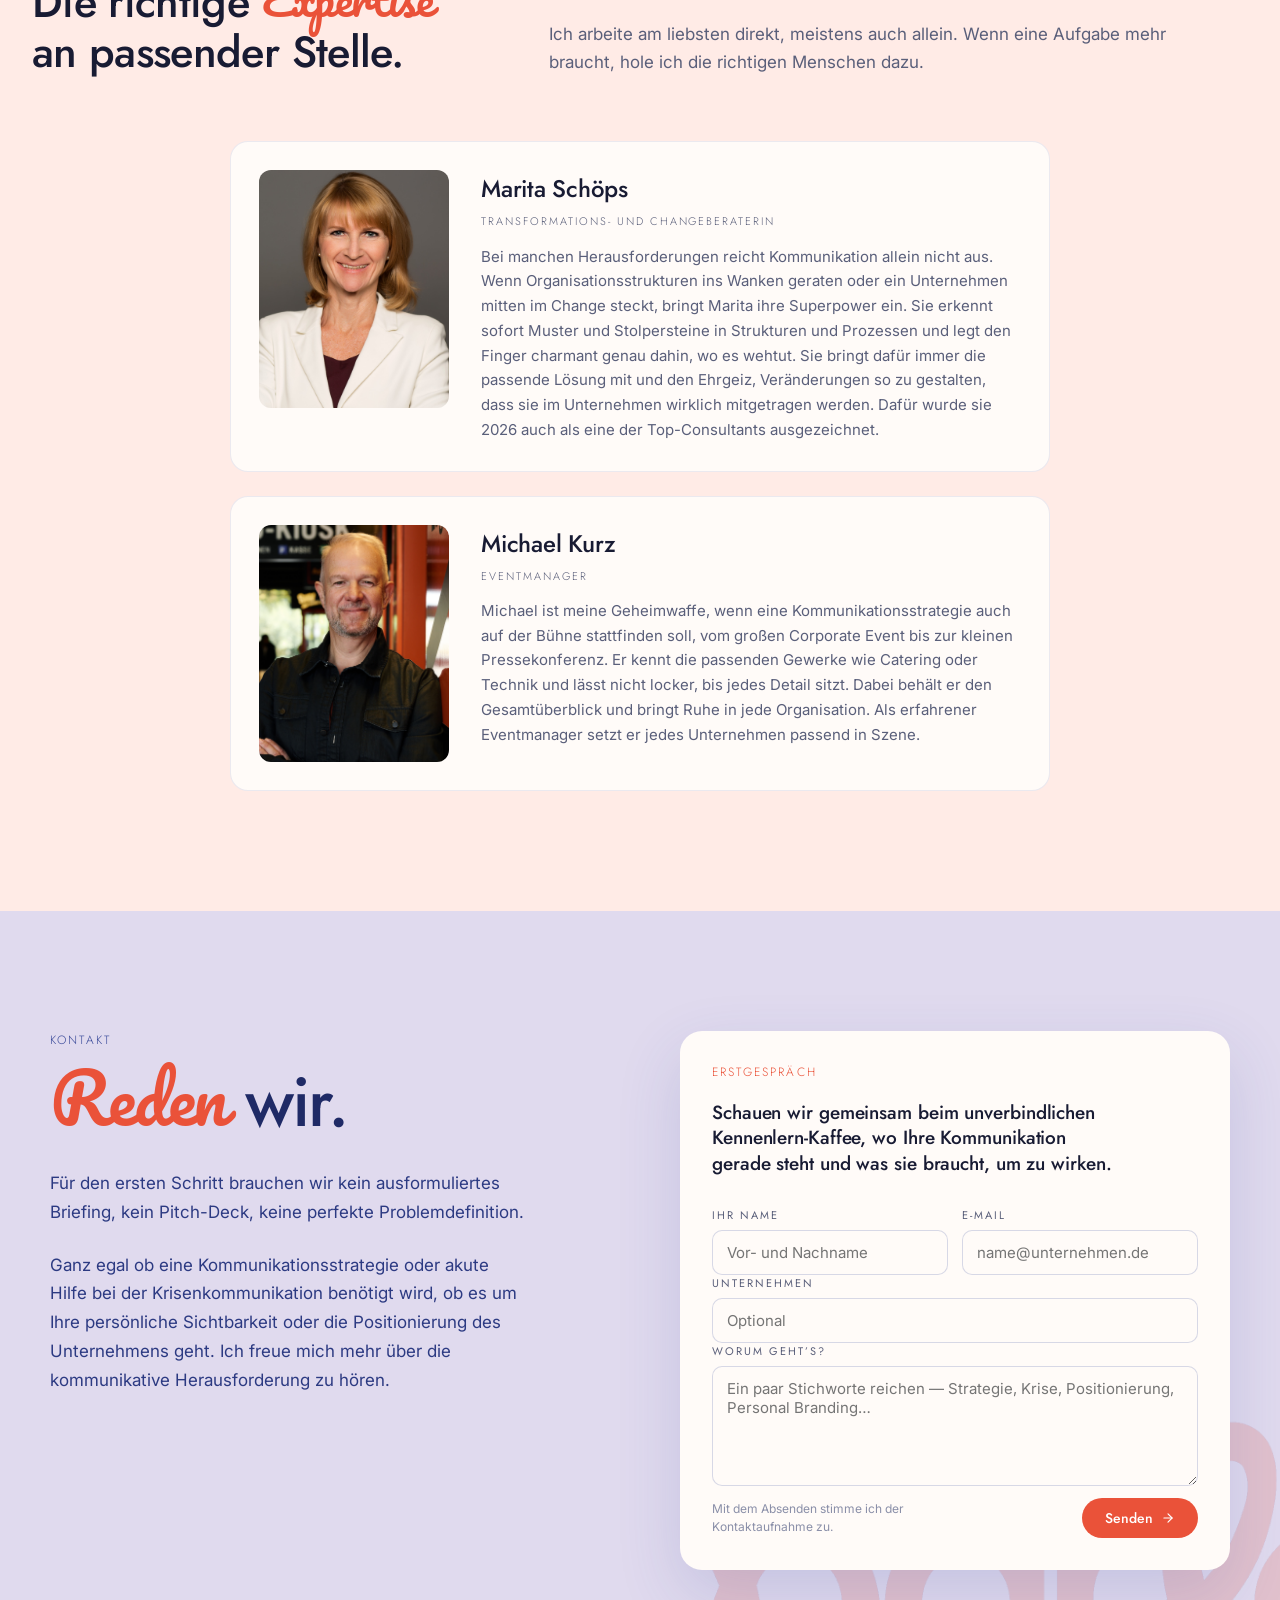
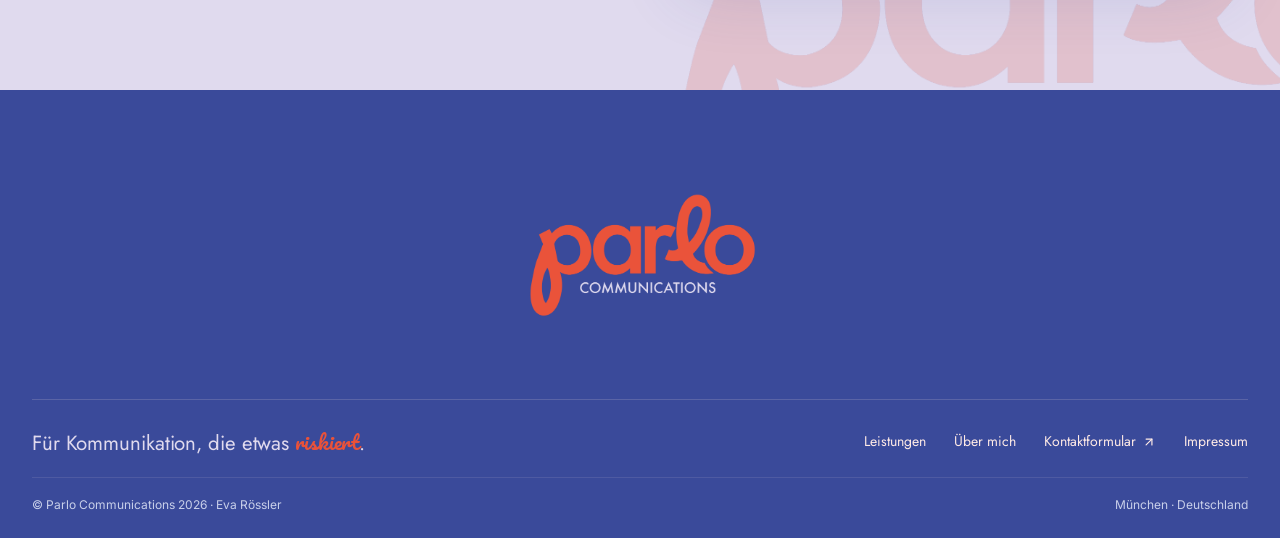
==== commit 5313a064: "Neues Hero-Bild Eva Rössler, Bildausschnitt angepasst Das Foto ist Querformat, der Hero-Rahmen 4:5. " ====
--- a/index.html
+++ b/index.html
@@ -97,10 +97,13 @@
       position: absolute; inset: 24px -24px -24px 24px;
       background: #EA5239; border-radius: 4px; z-index: 0;
     }
+    .hero__portrait-crop {
+      position: relative; z-index: 1; aspect-ratio: 4 / 5; overflow: hidden;
+      border-radius: 4px; box-shadow: 0 24px 64px rgba(31,42,102,.35);
+    }
     .hero__portrait img {
-      position: relative; z-index: 1; width: 100%; display: block;
-      aspect-ratio: 4 / 5; object-fit: cover; object-position: center 20%;
-      border-radius: 4px; box-shadow: 0 24px 64px rgba(31,42,102,.35);
+      position: absolute; top: -3%; left: 0; width: 100%; height: 103%;
+      display: block; object-fit: cover; object-position: 52% 50%;
     }
     .hero__caption {
       position: relative; z-index: 1; margin-top: 18px; margin-left: 56px;
@@ -402,7 +405,9 @@
         </div>
         <div class="hero__portrait">
           <div class="hero__portrait-frame" aria-hidden="true"></div>
-          <img src="assets/founder/web/Eva_Headshot_Neu4.jpeg" alt="Eva Rössler" />
+          <div class="hero__portrait-crop">
+            <img src="assets/founder/web/Eva_Roessler_Portrait_Parlo_Communications_Website.jpg" alt="Eva Rössler" />
+          </div>
           <div class="hero__caption">
             <div class="hero__caption-name">Eva Rössler</div>
             <div class="hero__caption-role">Inhaberin</div>
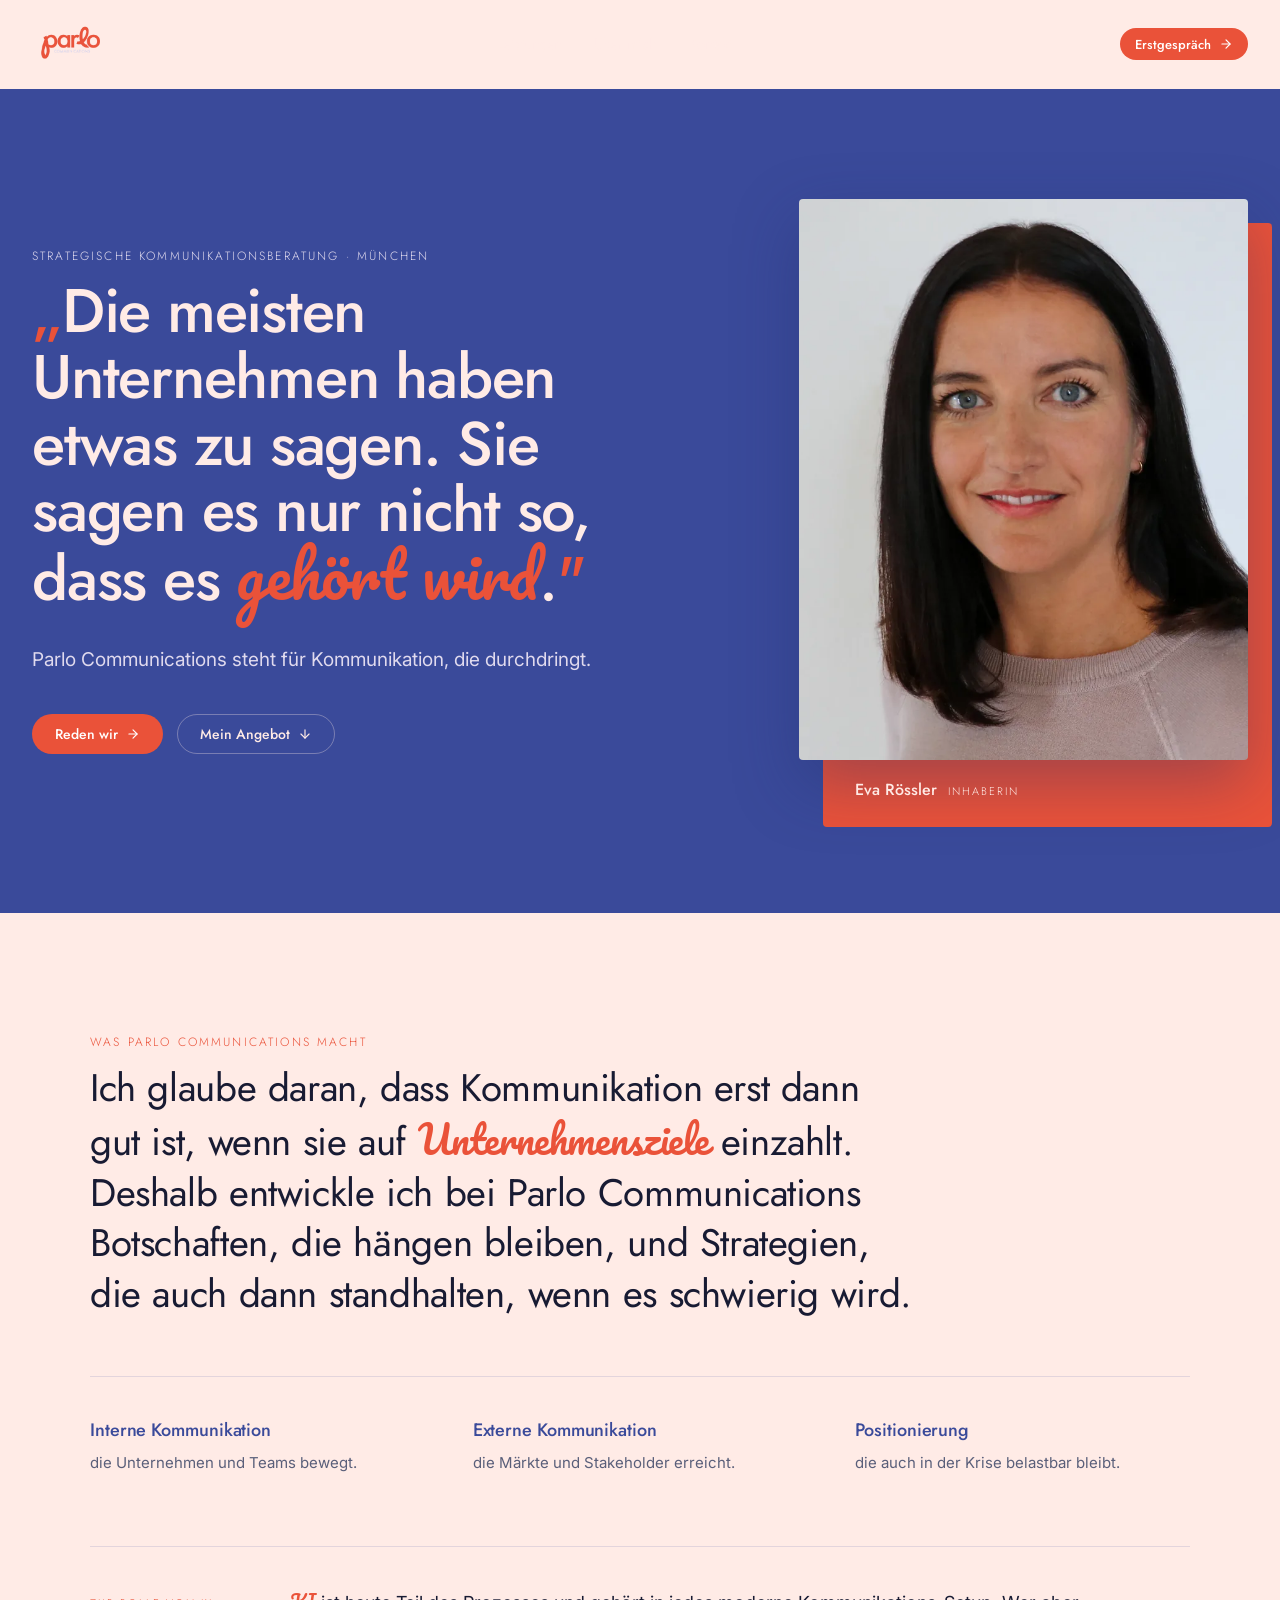
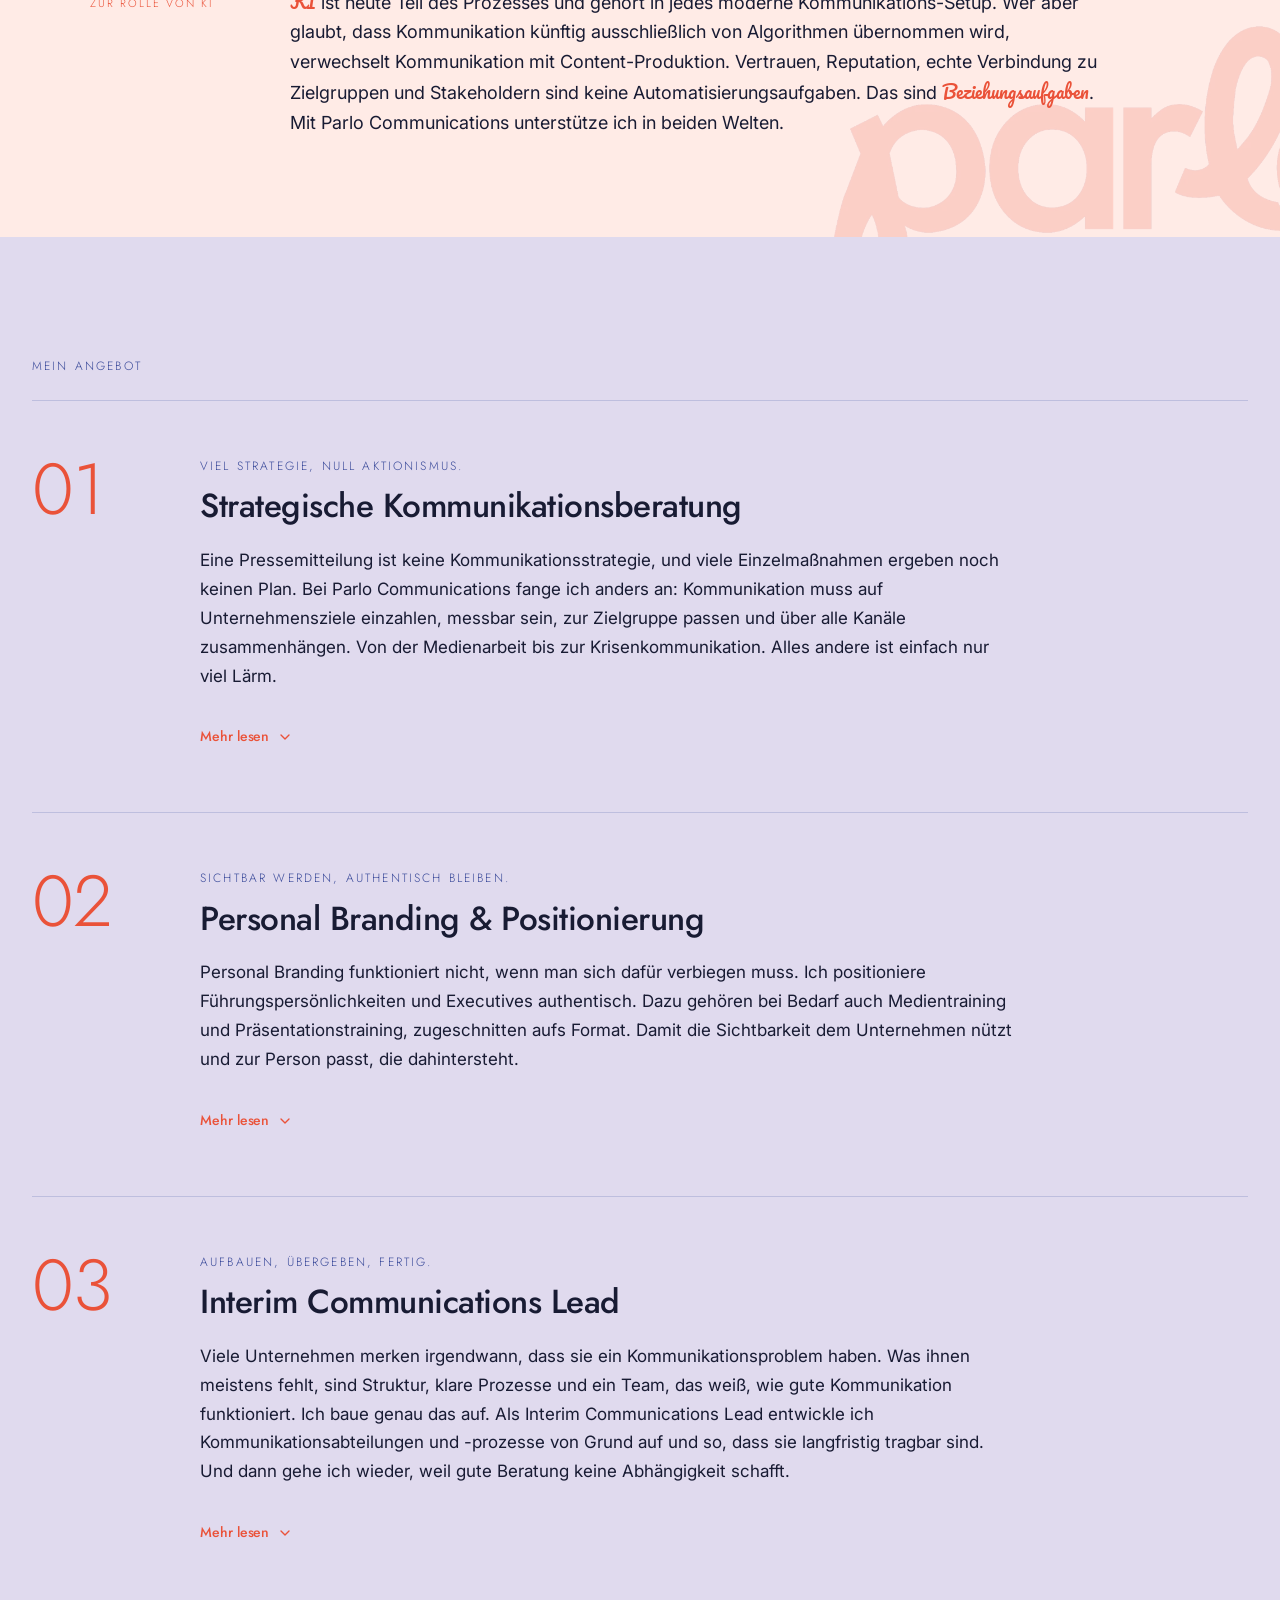
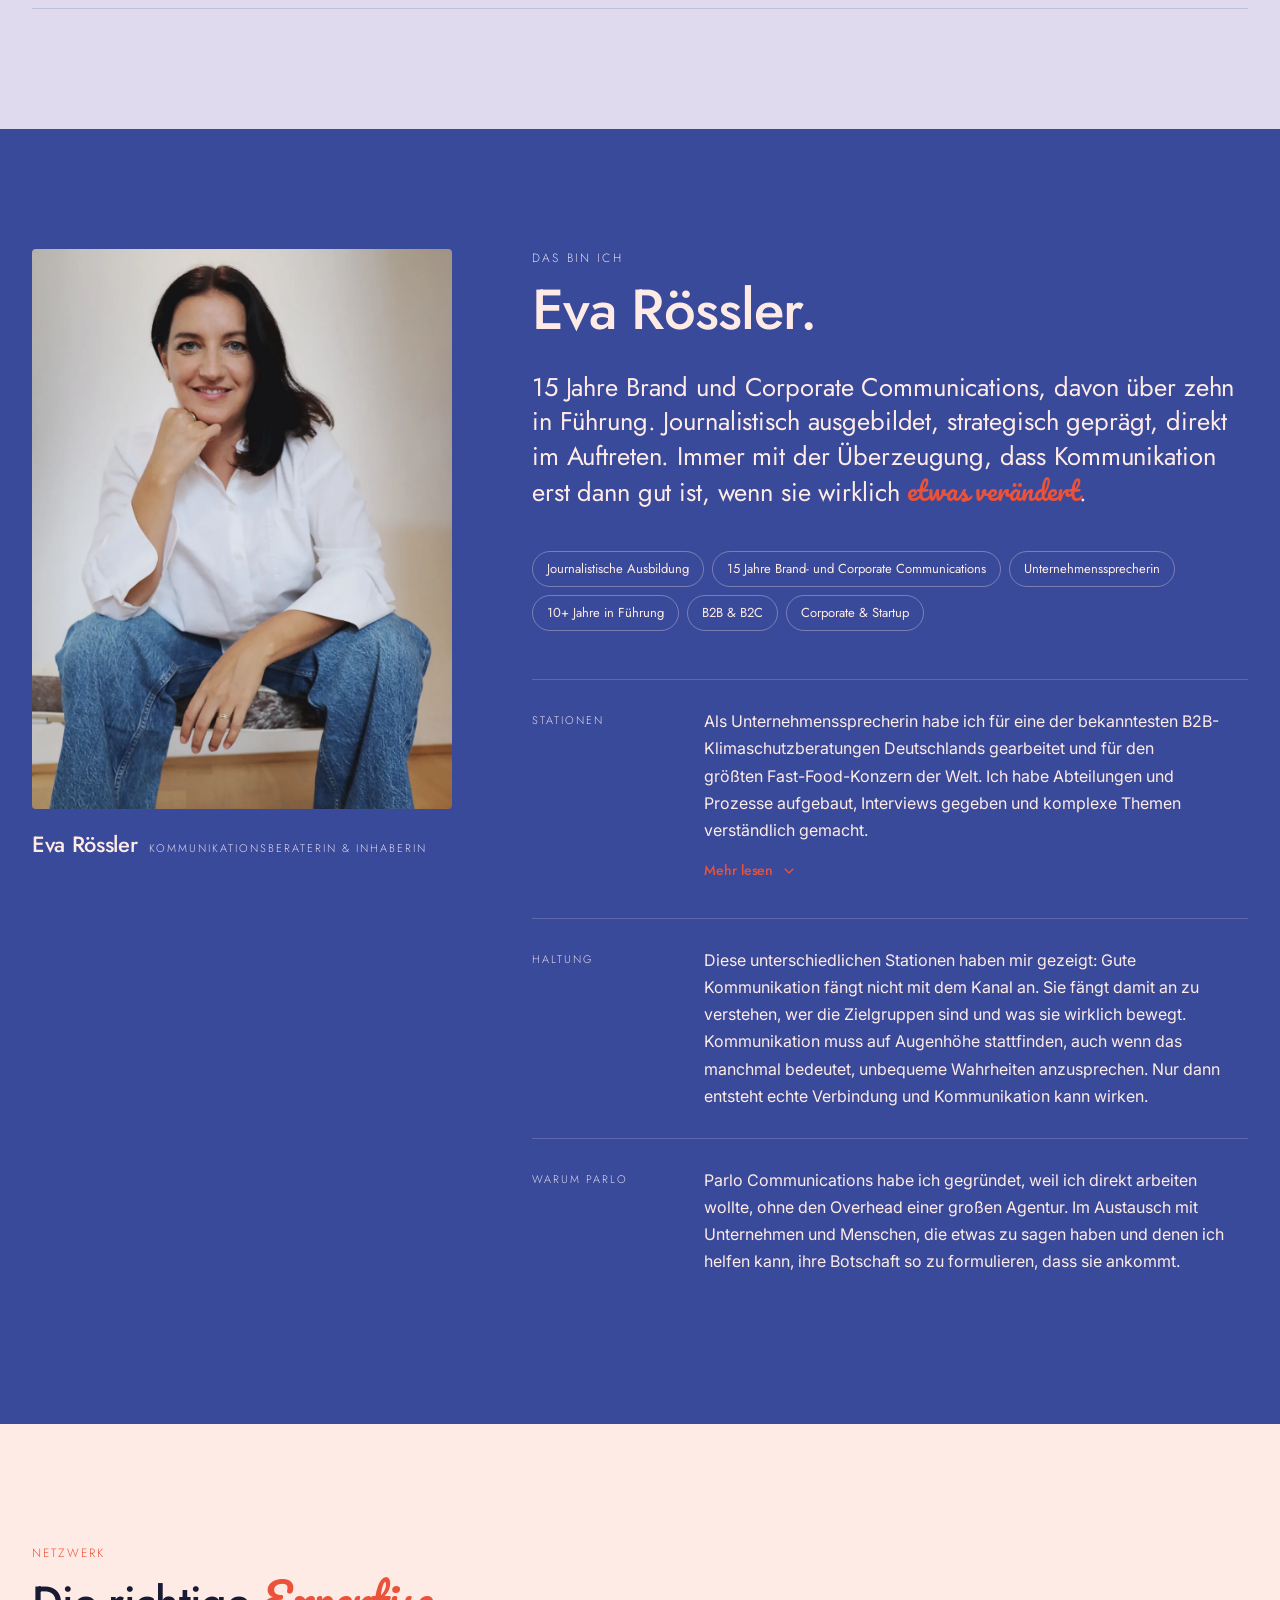
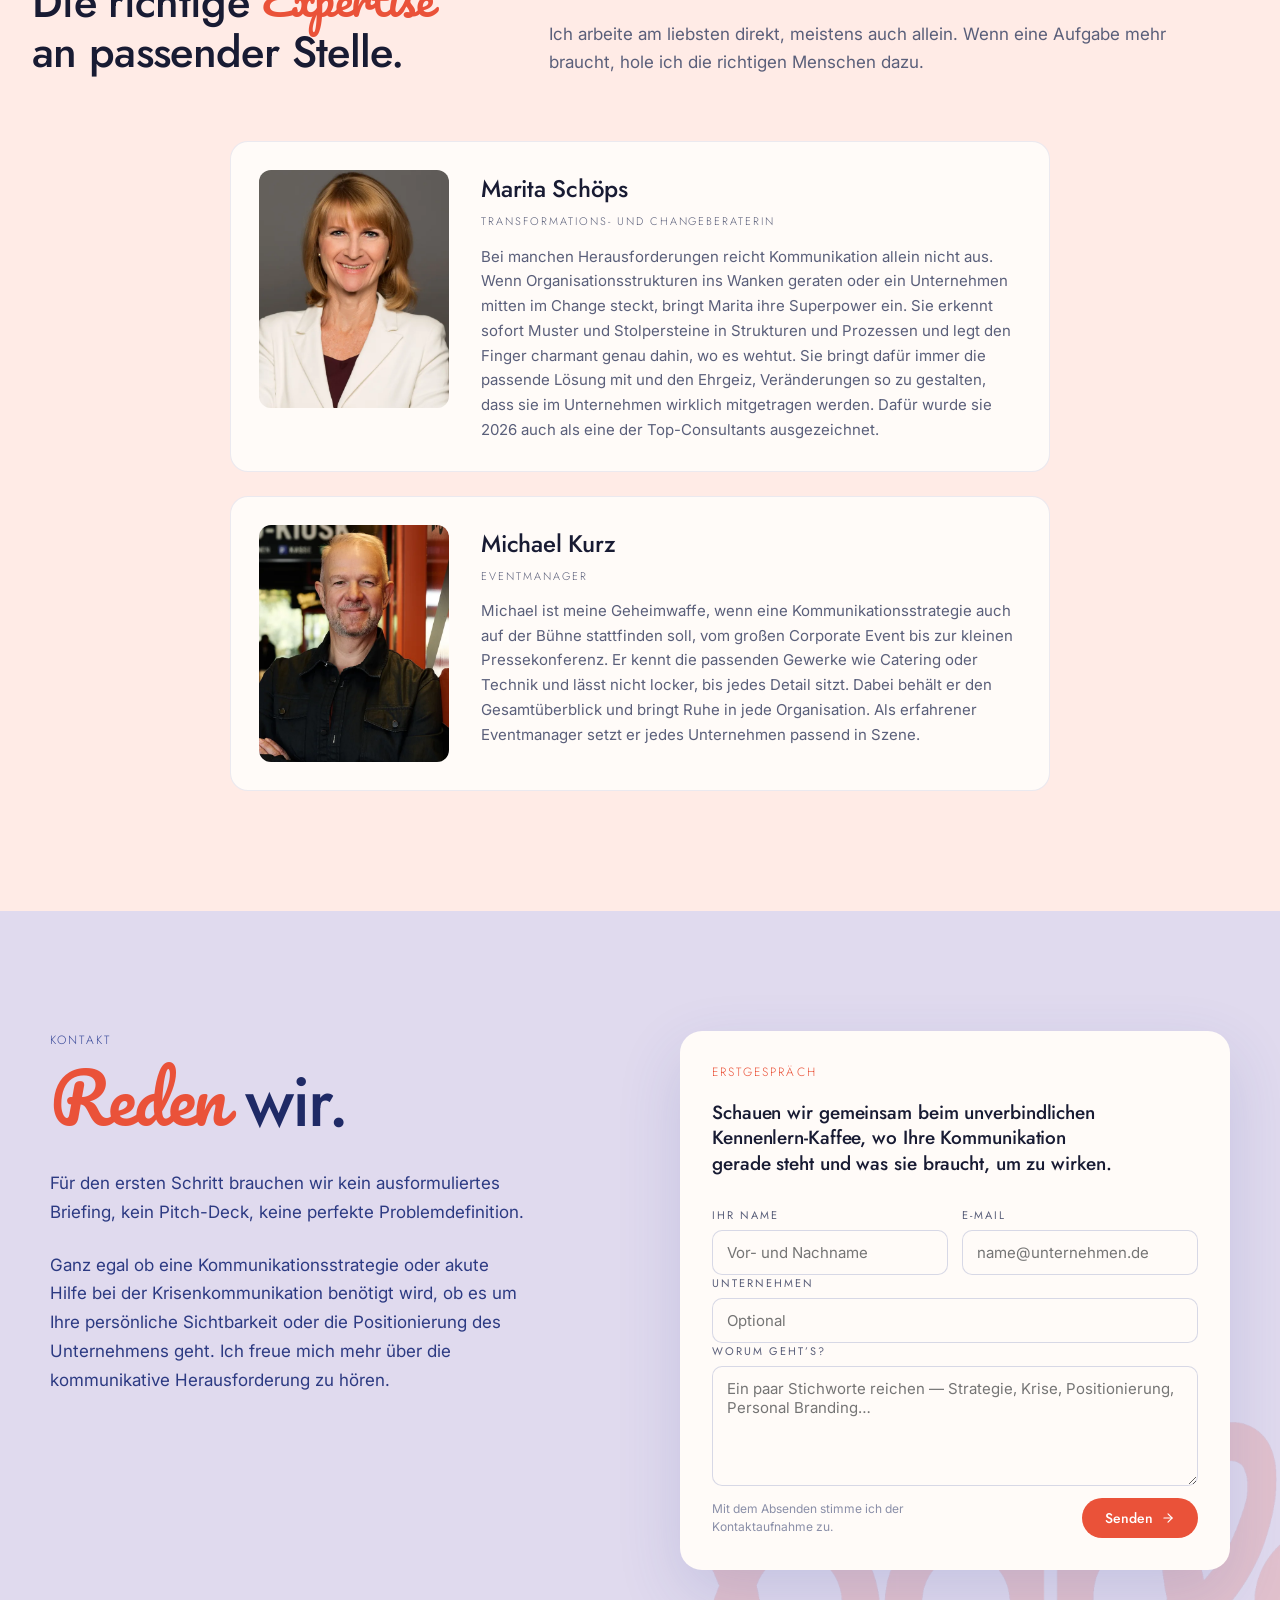
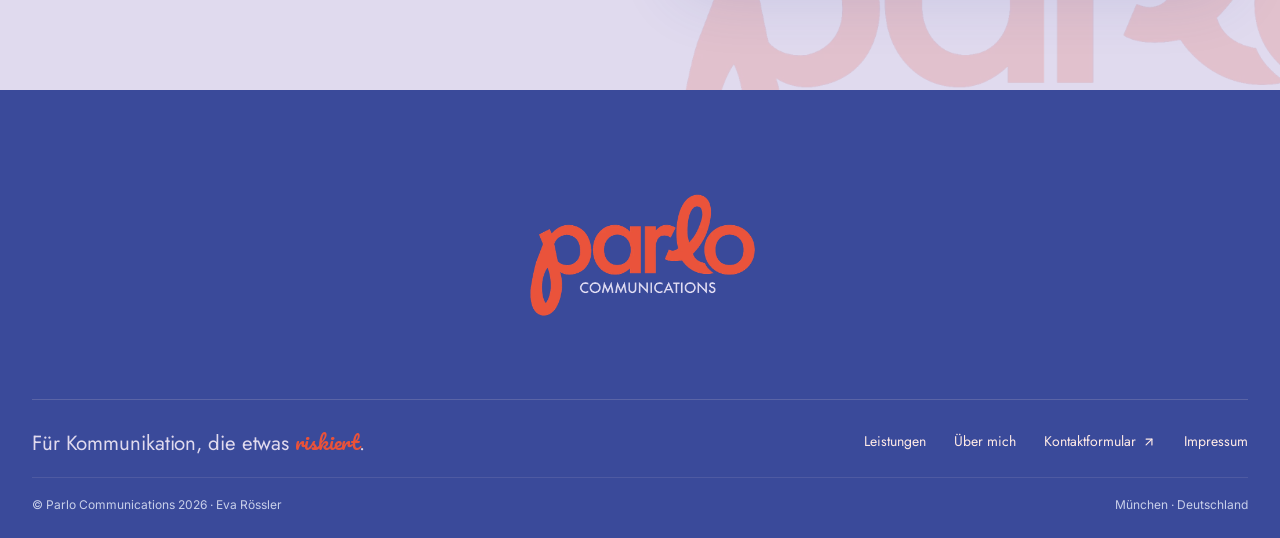
==== commit 4f31fe1b: "Bilder: WebP mit JPG/PNG-Rückfall, auf Anzeigegröße verkleinert - Alle 7 Bilder auf ca. 2x Anzeigebr" ====
--- a/index.html
+++ b/index.html
@@ -2,11 +2,28 @@
 <html lang="de">
 <head>
   <meta charset="utf-8" />
-  <title>Parlo Communications — Strategische Kommunikation · Eva Rössler</title>
   <meta name="viewport" content="width=device-width, initial-scale=1" />
-  <meta name="description" content="Parlo Communications: strategische Kommunikation, die nicht beim Konzept aufhört, sondern erst dann fertig ist, wenn sie wirkt. Eva Rössler, München." />
+  <title>Strategische Kommunikationsberatung München | Eva Rössler</title>
+  <meta name="description" content="Strategische Kommunikationsberatung in München: Kommunikationsstrategie, Positionierung und Krisenkommunikation. Jetzt Erstgespräch vereinbaren.">
+  <link rel="canonical" href="https://www.parlo-communications.de/">
+  <meta name="robots" content="index, follow, max-image-preview:large">
+  <meta name="author" content="Eva Rössler">
+
+  <meta property="og:type" content="website">
+  <meta property="og:locale" content="de_DE">
+  <meta property="og:site_name" content="Parlo Communications">
+  <meta property="og:url" content="https://www.parlo-communications.de/">
+  <meta property="og:title" content="Parlo Communications – Kommunikation, die durchdringt">
+  <meta property="og:description" content="Eva Rössler berät Unternehmen und Führungskräfte strategisch: Kommunikationsstrategie, Personal Branding, Interim Communications Lead.">
+  <meta property="og:image" content="https://www.parlo-communications.de/img/parlo-communications-og.jpg">
+  <meta property="og:image:width" content="1200">
+  <meta property="og:image:height" content="630">
+  <meta property="og:image:alt" content="Parlo Communications – Eva Rössler, strategische Kommunikationsberatung in München">
+
+  <meta name="twitter:card" content="summary_large_image">
+
   <link rel="stylesheet" href="colors_and_type.css" />
-  <link rel="icon" href="assets/parlo-wordmark-transparent.png" />
+  <link rel="icon" href="img/parlo-communications-wortmarke.png" />
   <style>
     html, body { margin: 0; padding: 0; }
     body { background: #FFEBE6; font-family: 'Inter', system-ui, sans-serif; color: #181B33; }
@@ -15,6 +32,8 @@
     html { scroll-padding-top: 72px; scroll-behavior: smooth; }
     button { font: inherit; }
     img { max-width: 100%; }
+    picture { display: contents; }
+    picture > source { display: none; }
 
     /* ---------- Header ---------- */
     .site-header {
@@ -72,6 +91,10 @@
       font-family: 'Jost', sans-serif; font-weight: 300; font-size: 12px;
       letter-spacing: 0.18em; text-transform: uppercase; margin-bottom: 12px;
     }
+    /* Eyebrow als Überschrift (SEO): Heading-Defaults neutralisieren, Optik bleibt */
+    h1.eyebrow, h2.eyebrow, h3.eyebrow {
+      margin: 0 0 12px; line-height: var(--lh-base); color: inherit; text-wrap: wrap;
+    }
 
     /* ---------- Hero ---------- */
     .hero { background: #3A4A9A; color: #FFEBE6; padding: 110px 32px; position: relative; overflow: hidden; }
@@ -80,13 +103,13 @@
       display: grid; grid-template-columns: minmax(0, 1.55fr) minmax(0, 1fr);
       gap: 72px; align-items: center;
     }
-    .hero h1 {
+    .hero .hero__quote {
       font-family: 'Jost', sans-serif; font-weight: 500;
       font-size: clamp(40px, 4.8vw, 70px); line-height: 1.08; letter-spacing: -0.02em;
       color: #FFEBE6; margin: 0 0 32px; text-wrap: balance;
     }
-    .hero h1 .quote { color: #EA5239; }
-    .hero h1 .script { font-family: 'Pacifico', cursive; color: #EA5239; font-weight: 400; letter-spacing: 0; font-size: 1.01em; }
+    .hero .hero__quote .quote { color: #EA5239; }
+    .hero .hero__quote .script { font-family: 'Pacifico', cursive; color: #EA5239; font-weight: 400; letter-spacing: 0; font-size: 1.01em; }
     .hero p.lead {
       font-family: 'Inter', sans-serif; font-size: 19px; line-height: 1.55;
       color: #E0DAEE; margin: 0 0 40px; max-width: 620px;
@@ -209,7 +232,7 @@
     .about__inner { max-width: 1280px; margin: 0 auto; }
     .about__grid { display: grid; grid-template-columns: minmax(0, 420px) minmax(0, 1fr); gap: 80px; align-items: start; }
     .about__portrait-col { position: sticky; top: 100px; }
-    .about__portrait-col img { width: 100%; aspect-ratio: 3 / 4; object-fit: cover; border-radius: 4px; display: block; }
+    .about__portrait-col img { width: 100%; height: auto; aspect-ratio: 3 / 4; object-fit: cover; border-radius: 4px; display: block; }
     .about__nameplate { margin-top: 18px; display: flex; align-items: baseline; gap: 12px; flex-wrap: wrap; }
     .about__nameplate-name { font-family: 'Jost', sans-serif; font-weight: 500; font-size: 22px; color: #FFEBE6; letter-spacing: -0.015em; }
     .about__nameplate-role {
@@ -238,6 +261,7 @@
     .about-row__label {
       font-family: 'Jost', sans-serif; font-weight: 300; font-size: 11px;
       letter-spacing: 0.18em; text-transform: uppercase; color: #E0DAEE; padding-top: 4px;
+      margin: 0; line-height: var(--lh-base); text-wrap: wrap;
     }
     .about-row p { font-family: 'Inter', sans-serif; font-size: 16px; line-height: 1.7; color: #FFEBE6; margin: 0; }
     .about-row .expand p { color: #E0DAEE; margin: 14px 0 0; padding-left: 16px; border-left: 2px solid rgba(234,82,57,.55); }
@@ -269,8 +293,8 @@
       background: #FFFBF8; border: 1px solid rgba(58,74,154,.10); border-radius: 18px; padding: 28px;
       display: grid; grid-template-columns: 190px 1fr; gap: 32px; align-items: start;
     }
-    .partner img { width: 100%; aspect-ratio: 4 / 5; border-radius: 12px; display: block; object-fit: cover; object-position: center top; }
-    .partner__name { font-family: 'Jost', sans-serif; font-weight: 500; font-size: 24px; color: #181B33; letter-spacing: -0.01em; margin-bottom: 6px; }
+    .partner img { width: 100%; height: auto; aspect-ratio: 4 / 5; border-radius: 12px; display: block; object-fit: cover; object-position: center top; }
+    .partner__name { font-family: 'Jost', sans-serif; font-weight: 500; font-size: 24px; color: #181B33; letter-spacing: -0.01em; margin: 0 0 6px; line-height: var(--lh-base); text-wrap: wrap; }
     .partner__role {
       font-family: 'Jost', sans-serif; font-weight: 300; font-size: 11px;
       letter-spacing: 0.18em; text-transform: uppercase; color: #5A5F7A;
@@ -370,8 +394,8 @@
   <header class="site-header" id="siteHeader">
     <div class="site-header__inner">
       <a class="site-header__logo" href="index.html" aria-label="Parlo Communications">
-        <img class="logo-default" src="assets/parlo-lockup-transparent.png" alt="Parlo Communications" />
-        <img class="logo-scrolled" src="assets/parlo-lockup-on-beige.png" alt="Parlo Communications" />
+        <picture><source srcset="img/parlo-communications-logo.webp" type="image/webp" /><img class="logo-default" alt="Parlo Communications" src="img/parlo-communications-logo.png" width="1000" height="707" /></picture>
+        <picture><source srcset="img/parlo-communications-logo-beige.webp" type="image/webp" /><img class="logo-scrolled" alt="" src="img/parlo-communications-logo-beige.png" width="1000" height="707" /></picture>
       </a>
       <nav class="site-nav">
         <a href="#leistungen">Leistungen</a>
@@ -389,8 +413,8 @@
     <div class="hero__inner">
       <div class="hero__grid">
         <div>
-          <div class="eyebrow" style="color:#E0DAEE;">Strategische Kommunikationsberatung · München</div>
-          <h1><span class="quote">„</span>Die meisten Unternehmen haben etwas zu sagen. Sie sagen es nur nicht so, dass es <span class="script">gehört wird</span>.<span class="quote">"</span></h1>
+          <h1 class="eyebrow" style="color:#E0DAEE;">Strategische Kommunikationsberatung · München</h1>
+          <h2 class="hero__quote"><span class="quote">„</span>Die meisten Unternehmen haben etwas zu sagen. Sie sagen es nur nicht so, dass es <span class="script">gehört wird</span>.<span class="quote">"</span></h2>
           <p class="lead">Parlo Communications steht für Kommunikation, die durchdringt.</p>
           <div class="hero__actions">
             <a class="btn btn-onblue" href="#kontakt">
@@ -406,7 +430,7 @@
         <div class="hero__portrait">
           <div class="hero__portrait-frame" aria-hidden="true"></div>
           <div class="hero__portrait-crop">
-            <img src="assets/founder/web/Eva_Roessler_Portrait_Parlo_Communications_Website.jpg" alt="Eva Rössler" />
+            <picture><source srcset="img/eva-roessler-kommunikationsberatung-muenchen.webp" type="image/webp" /><img alt="Eva Rössler, Inhaberin von Parlo Communications und Kommunikationsberaterin in München" loading="eager" fetchpriority="high" src="img/eva-roessler-kommunikationsberatung-muenchen.jpg" width="1400" height="934" /></picture>
           </div>
           <div class="hero__caption">
             <div class="hero__caption-name">Eva Rössler</div>
@@ -418,7 +442,7 @@
   </section>
 
   <section class="intro">
-    <img class="intro__wordmark" src="assets/parlo-wordmark-transparent.png" alt="" aria-hidden="true" />
+    <picture><source srcset="img/parlo-communications-wortmarke.webp" type="image/webp" /><img class="intro__wordmark" alt="" aria-hidden="true" loading="lazy" src="img/parlo-communications-wortmarke.png" width="1000" height="538" /></picture>
     <div class="intro__inner">
       <div class="eyebrow" style="color:#EA5239;">Was Parlo Communications macht</div>
       <p class="intro__statement">
@@ -458,7 +482,7 @@
 
   <section id="leistungen" class="services">
     <div class="services__inner">
-      <div class="eyebrow">Mein Angebot</div>
+      <h2 class="eyebrow">Mein Angebot</h2>
 
       <div style="margin-top:24px;">
 
@@ -525,7 +549,7 @@
     <div class="about__inner">
       <div class="about__grid">
         <div class="about__portrait-col">
-          <img src="assets/founder/web/Eva_Sessel.jpg" alt="Eva Rössler" />
+          <picture><source srcset="img/eva-roessler-kommunikationsberaterin-portraet.webp" type="image/webp" /><img alt="Eva Rössler, Kommunikationsberaterin mit 15 Jahren Erfahrung in Brand und Corporate Communications" loading="lazy" src="img/eva-roessler-kommunikationsberaterin-portraet.jpg" width="1000" height="1500" /></picture>
           <div class="about__nameplate">
             <div class="about__nameplate-name">Eva Rössler</div>
             <div class="about__nameplate-role">Kommunikationsberaterin &amp; Inhaberin</div>
@@ -552,7 +576,7 @@
           </div>
 
           <div class="about-row">
-            <div class="about-row__label">Stationen</div>
+            <h3 class="about-row__label">Stationen</h3>
             <div>
               <p>Als Unternehmenssprecherin habe ich für eine der bekanntesten B2B-Klimaschutzberatungen Deutschlands gearbeitet und für den größten Fast-Food-Konzern der Welt. Ich habe Abteilungen und Prozesse aufgebaut, Interviews gegeben und komplexe Themen verständlich gemacht.</p>
               <div class="expand" data-expand>
@@ -568,12 +592,12 @@
           </div>
 
           <div class="about-row">
-            <div class="about-row__label">Haltung</div>
+            <h3 class="about-row__label">Haltung</h3>
             <p>Diese unterschiedlichen Stationen haben mir gezeigt: Gute Kommunikation fängt nicht mit dem Kanal an. Sie fängt damit an zu verstehen, wer die Zielgruppen sind und was sie wirklich bewegt. Kommunikation muss auf Augenhöhe stattfinden, auch wenn das manchmal bedeutet, unbequeme Wahrheiten anzusprechen. Nur dann entsteht echte Verbindung und Kommunikation kann wirken.</p>
           </div>
 
           <div class="about-row">
-            <div class="about-row__label">Warum Parlo</div>
+            <h3 class="about-row__label">Warum Parlo</h3>
             <p>Parlo Communications habe ich gegründet, weil ich direkt arbeiten wollte, ohne den Overhead einer großen Agentur. Im Austausch mit Unternehmen und Menschen, die etwas zu sagen haben und denen ich helfen kann, ihre Botschaft so zu formulieren, dass sie ankommt.</p>
           </div>
         </div>
@@ -596,18 +620,18 @@
 
       <div class="network__list">
         <article class="partner">
-          <img src="assets/network/Marita.jpg" alt="Marita Schöps" />
+          <picture><source srcset="img/marita-schoeps-transformationsberaterin.webp" type="image/webp" /><img alt="Marita Schöps, Transformations- und Changeberaterin im Netzwerk von Parlo Communications" loading="lazy" src="img/marita-schoeps-transformationsberaterin.jpg" width="600" height="802" /></picture>
           <div>
-            <div class="partner__name">Marita Schöps</div>
+            <h3 class="partner__name">Marita Schöps</h3>
             <div class="partner__role">Transformations- und Changeberaterin</div>
             <p class="text">Bei manchen Herausforderungen reicht Kommunikation allein nicht aus. Wenn Organisationsstrukturen ins Wanken geraten oder ein Unternehmen mitten im Change steckt, bringt Marita ihre Superpower ein. Sie erkennt sofort Muster und Stolpersteine in Strukturen und Prozessen und legt den Finger charmant genau dahin, wo es wehtut. Sie bringt dafür immer die passende Lösung mit und den Ehrgeiz, Veränderungen so zu gestalten, dass sie im Unternehmen wirklich mitgetragen werden. Dafür wurde sie 2026 auch als eine der Top-Consultants ausgezeichnet.</p>
           </div>
         </article>
 
         <article class="partner">
-          <img src="assets/network/micele-portrait.jpg" alt="Michael Kurz" />
+          <picture><source srcset="img/michael-kurz-eventmanager.webp" type="image/webp" /><img alt="Michael Kurz, Eventmanager im Netzwerk von Parlo Communications" loading="lazy" src="img/michael-kurz-eventmanager.jpg" width="600" height="750" /></picture>
           <div>
-            <div class="partner__name">Michael Kurz</div>
+            <h3 class="partner__name">Michael Kurz</h3>
             <div class="partner__role">Eventmanager</div>
             <p class="text">Michael ist meine Geheimwaffe, wenn eine Kommunikationsstrategie auch auf der Bühne stattfinden soll, vom großen Corporate Event bis zur kleinen Pressekonferenz. Er kennt die passenden Gewerke wie Catering oder Technik und lässt nicht locker, bis jedes Detail sitzt. Dabei behält er den Gesamtüberblick und bringt Ruhe in jede Organisation. Als erfahrener Eventmanager setzt er jedes Unternehmen passend in Szene.</p>
           </div>
@@ -617,7 +641,7 @@
   </section>
 
   <section id="kontakt" class="contact">
-    <img class="contact__wordmark" src="assets/parlo-wordmark-transparent.png" alt="" aria-hidden="true" />
+    <picture><source srcset="img/parlo-communications-wortmarke.webp" type="image/webp" /><img class="contact__wordmark" alt="" aria-hidden="true" loading="lazy" src="img/parlo-communications-wortmarke.png" width="1000" height="538" /></picture>
     <div class="contact__inner">
       <div class="contact__copy">
         <div class="eyebrow">Kontakt</div>
@@ -681,7 +705,7 @@
   <footer class="site-footer">
     <div class="site-footer__inner">
       <div class="site-footer__brand">
-        <img src="assets/parlo-lockup-transparent.png" alt="Parlo Communications" />
+        <picture><source srcset="img/parlo-communications-logo.webp" type="image/webp" /><img alt="" loading="lazy" src="img/parlo-communications-logo.png" width="1000" height="707" /></picture>
       </div>
 
       <div class="site-footer__row">
@@ -735,5 +759,51 @@
       sent.hidden = false;
     });
   </script>
+  <script type="application/ld+json">
+  {
+    "@context": "https://schema.org",
+    "@type": "ProfessionalService",
+    "@id": "https://www.parlo-communications.de/#parlo",
+    "name": "Parlo Communications",
+    "description": "Strategische Kommunikationsberatung in München für Unternehmen und Führungskräfte.",
+    "url": "https://www.parlo-communications.de/",
+    "logo": "https://www.parlo-communications.de/img/parlo-communications-logo.png",
+    "image": "https://www.parlo-communications.de/img/eva-roessler-kommunikationsberatung-muenchen.jpg",
+    "email": "hello@parlo-communications.de",
+    "founder": {
+      "@type": "Person",
+      "name": "Eva Rössler",
+      "jobTitle": "Kommunikationsberaterin",
+      "sameAs": ["https://www.linkedin.com/in/eva-roessler"]
+    },
+    "address": {
+      "@type": "PostalAddress",
+      "addressLocality": "München",
+      "addressRegion": "Bayern",
+      "addressCountry": "DE"
+    },
+    "areaServed": [
+      { "@type": "City", "name": "München" },
+      { "@type": "Country", "name": "Deutschland" }
+    ],
+    "knowsAbout": [
+      "Strategische Kommunikation", "Kommunikationsstrategie", "Krisenkommunikation",
+      "Reputationsmanagement", "Personal Branding", "Executive Positioning",
+      "Markenpositionierung", "Interne Kommunikation", "Externe Kommunikation",
+      "Interim Management Kommunikation"
+    ],
+    "makesOffer": [
+      { "@type": "Offer", "itemOffered": { "@type": "Service",
+        "name": "Strategische Kommunikationsberatung",
+        "description": "Kommunikationsstrategien, die auf Unternehmensziele einzahlen – von der Medienarbeit bis zur Krisenkommunikation." } },
+      { "@type": "Offer", "itemOffered": { "@type": "Service",
+        "name": "Personal Branding & Positionierung",
+        "description": "Authentische Positionierung von Führungspersönlichkeiten, inklusive Medientraining und Präsentationstraining." } },
+      { "@type": "Offer", "itemOffered": { "@type": "Service",
+        "name": "Interim Communications Lead",
+        "description": "Aufbau von Kommunikationsabteilungen und -prozessen auf Zeit, mit geordneter Übergabe." } }
+    ]
+  }
+  </script>
 </body>
 </html>
